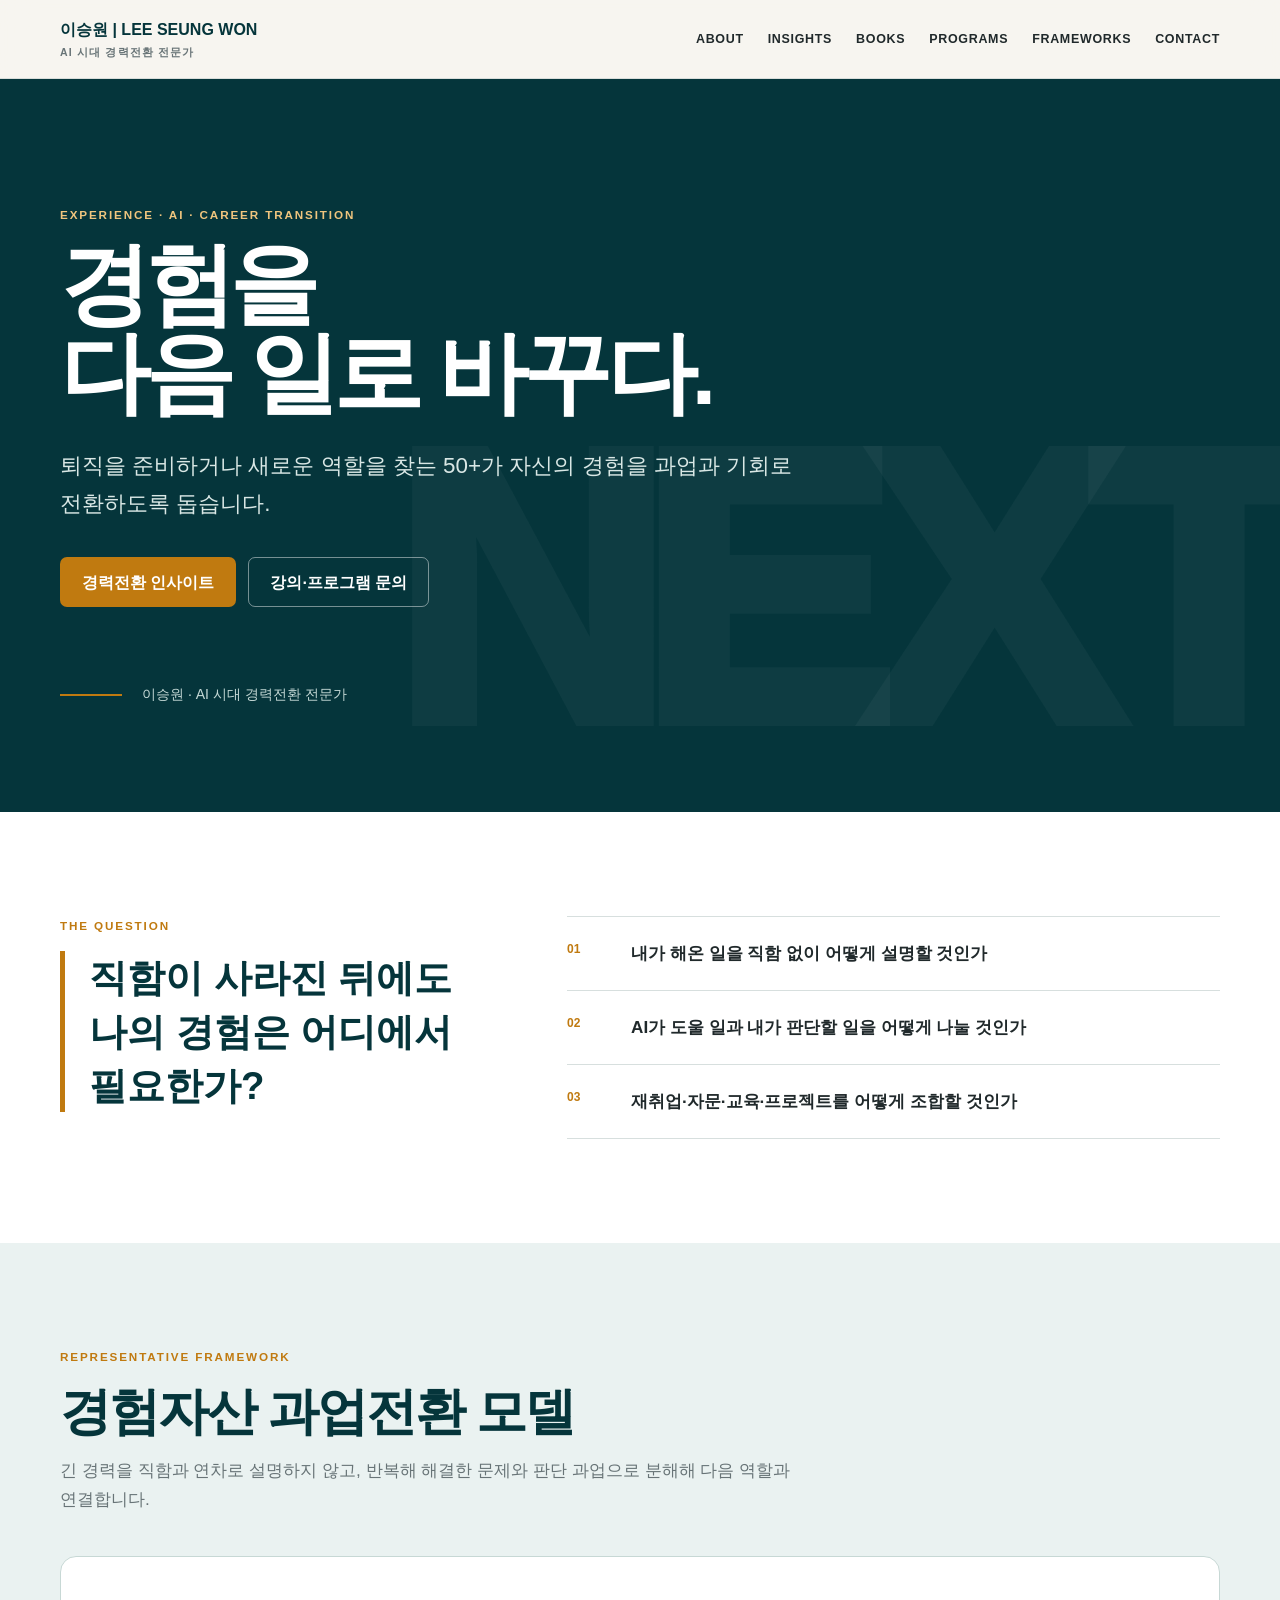
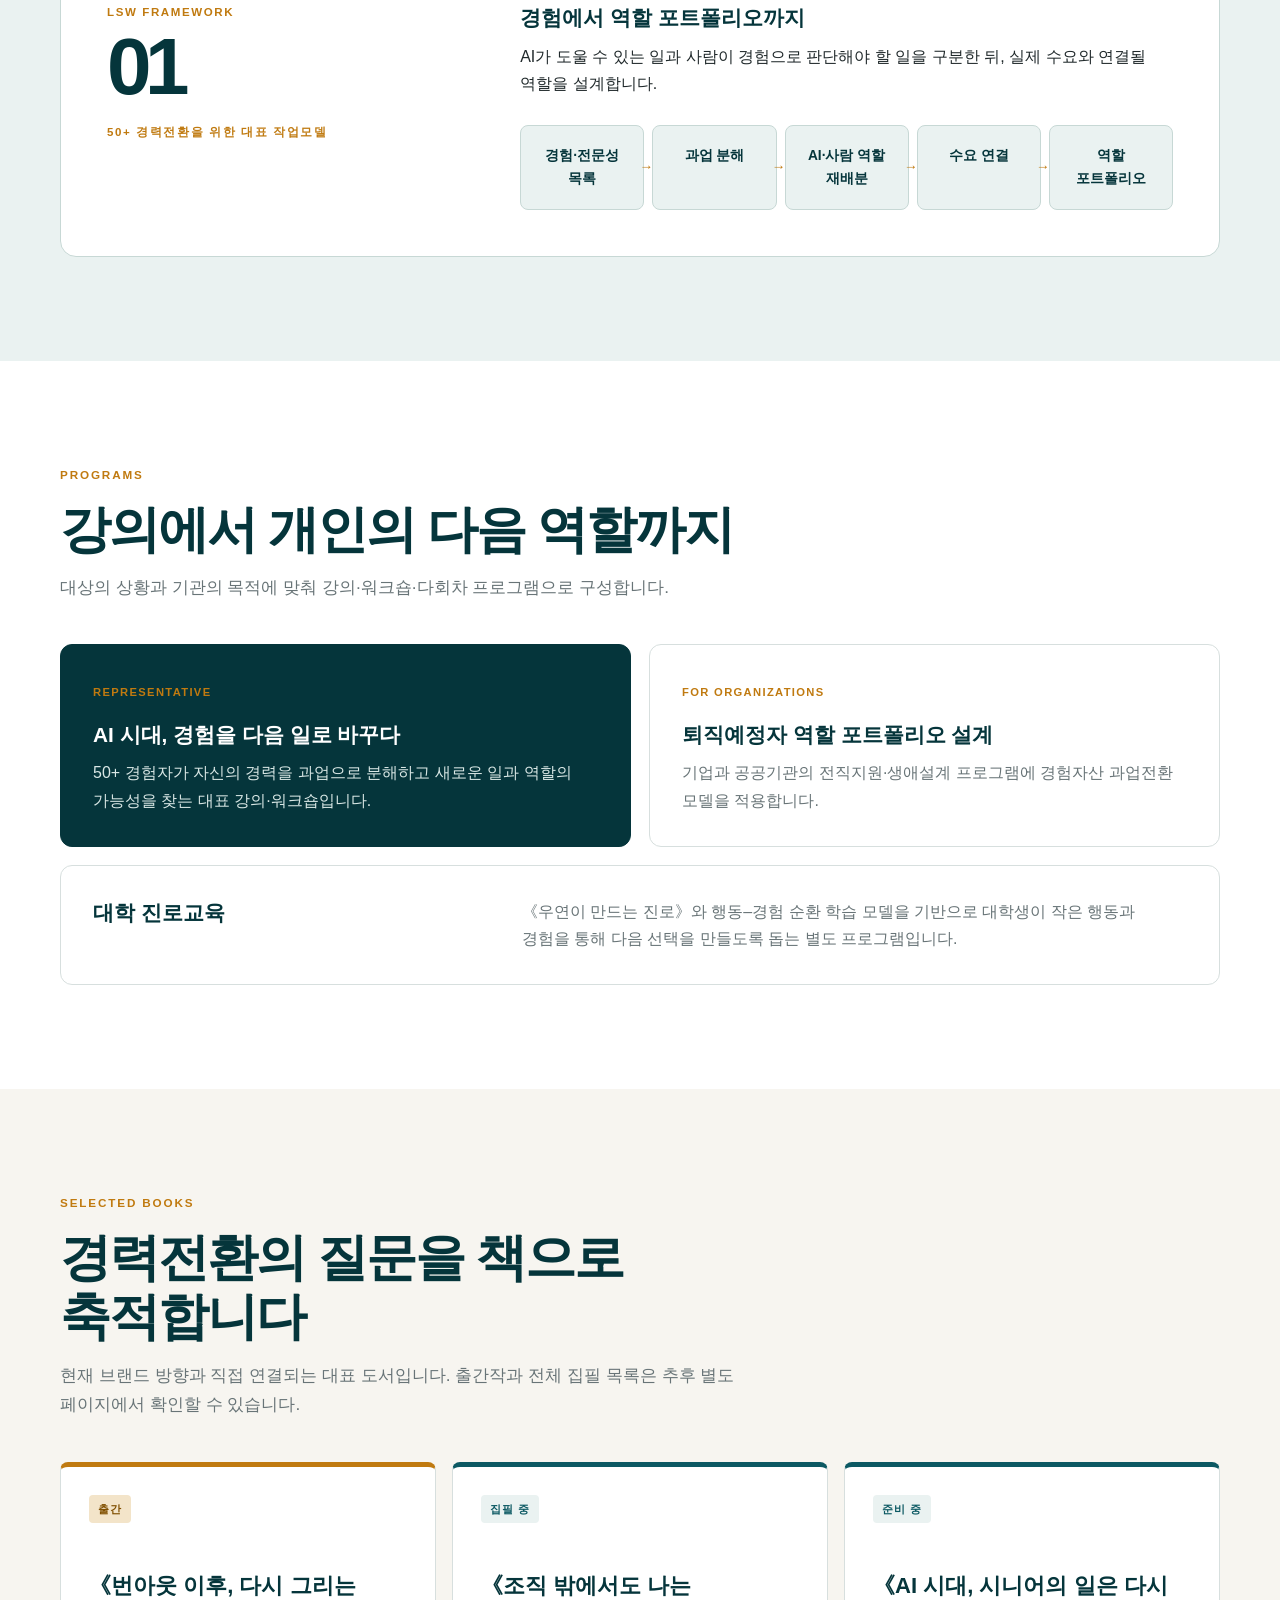
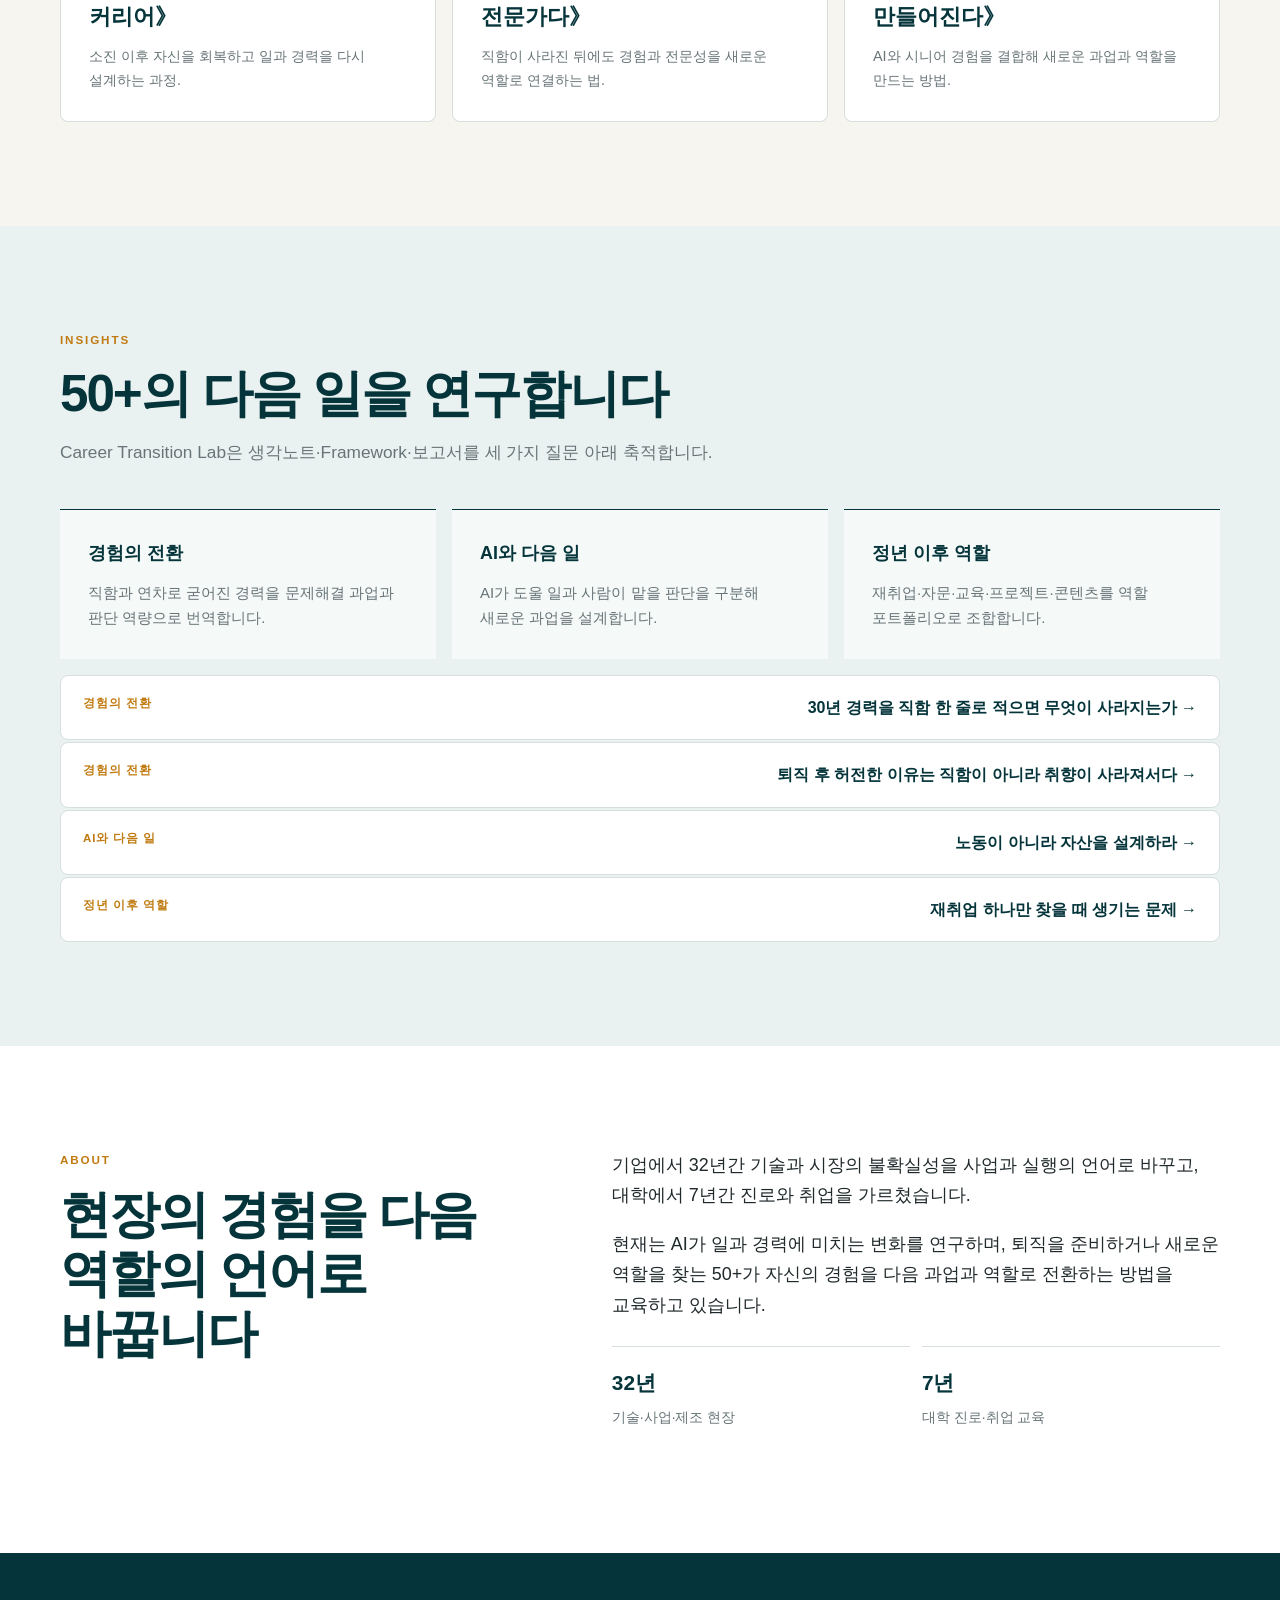
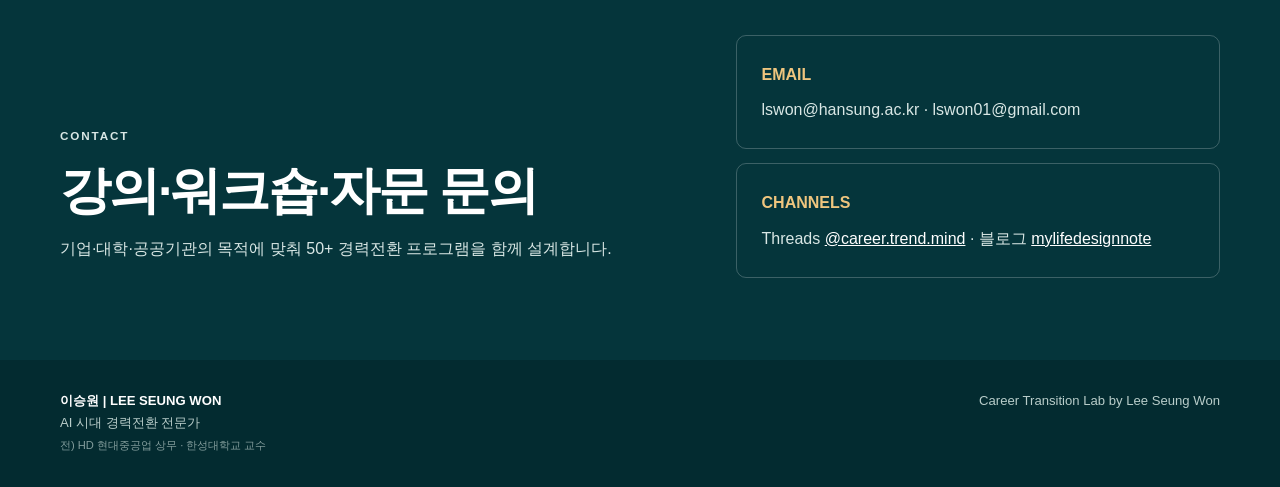
==== index.html @ f0398867 "Add confirmed contact channels to homepage Co-Authored-By: Claude Sonnet 5 <noreply@anthropic.com>" ====
<!doctype html>
<html lang="ko">
<head>
  <meta charset="utf-8">
  <meta name="viewport" content="width=device-width,initial-scale=1">
  <meta name="description" content="AI 시대, 퇴직을 준비하거나 새로운 역할을 찾는 50+가 자신의 경험을 다음 일로 전환하도록 돕는 이승원의 공식 웹사이트입니다.">
  <meta name="theme-color" content="#05353B">
  <title>이승원 | AI 시대 경력전환 전문가</title>
  <style>
    :root{--deep:#032b30;--teal:#05353b;--teal2:#0c5963;--mint:#eaf2f1;--amber:#c07a10;--amber2:#f3e4c9;--bg:#f7f5f0;--paper:#fff;--ink:#20292b;--muted:#687477;--line:#d7dfde;--max:1160px}
    *{box-sizing:border-box}html{scroll-behavior:smooth;scroll-padding-top:82px}body{margin:0;background:var(--bg);color:var(--ink);font-family:"Pretendard","Noto Sans KR","Malgun Gothic",Arial,sans-serif;line-height:1.7;word-break:keep-all}a{color:inherit;text-decoration:none}button{font:inherit}.wrap{width:min(var(--max),calc(100% - 48px));margin:auto}.skip{position:absolute;left:-9999px}.skip:focus{left:16px;top:16px;z-index:100;background:#fff;padding:10px 14px}
    header{position:sticky;top:0;z-index:20;background:rgba(247,245,240,.94);border-bottom:1px solid rgba(5,53,59,.12);backdrop-filter:blur(16px)}.nav{min-height:78px;display:flex;align-items:center;justify-content:space-between;gap:28px}.brand{color:var(--teal);font-weight:900}.brand small{display:block;color:var(--muted);font-size:.66rem;letter-spacing:.11em}nav{display:flex;gap:24px;font-size:.78rem;font-weight:800;letter-spacing:.055em}nav a{padding:28px 0 24px;border-bottom:3px solid transparent}nav a:hover,nav a:focus-visible{color:var(--teal2);border-color:var(--amber)}.menu{display:none;border:1px solid var(--line);border-radius:7px;background:transparent;padding:8px 11px;color:var(--teal);font-weight:800}
    h1,h2,h3,p{margin-top:0}h1{max-width:900px;margin-bottom:28px;font-size:clamp(3rem,7vw,6.2rem);line-height:1;letter-spacing:-.06em}h2{margin-bottom:14px;color:var(--teal);font-size:clamp(2rem,4vw,3.2rem);line-height:1.16;letter-spacing:-.04em}h3{margin-bottom:10px;color:var(--teal);font-size:1.3rem;line-height:1.4}.eyebrow{margin-bottom:15px;color:var(--amber);font-size:.73rem;font-weight:900;letter-spacing:.16em;text-transform:uppercase}.lead{max-width:760px;color:var(--muted);font-size:1.08rem}.section{padding:104px 0}.section.white{background:var(--paper)}.section.soft{background:var(--mint)}.section-head{max-width:780px;margin-bottom:42px}
    .hero{position:relative;overflow:hidden;background:var(--teal);color:#fff}.hero:after{content:"NEXT";position:absolute;right:-.02em;bottom:-.28em;color:rgba(255,255,255,.035);font-size:min(30vw,410px);font-weight:950;letter-spacing:-.08em}.hero .wrap{position:relative;z-index:1;padding-top:126px;padding-bottom:105px}.hero .eyebrow{color:#efc57e}.hero-copy{max-width:780px;margin-bottom:34px;color:#d9e7e5;font-size:clamp(1.1rem,2vw,1.4rem)}.actions{display:flex;flex-wrap:wrap;gap:12px}.btn{display:inline-flex;min-height:50px;align-items:center;justify-content:center;padding:0 21px;border:1px solid transparent;border-radius:7px;font-weight:850}.btn.primary{background:var(--amber);color:#fff}.btn.primary:hover{background:#a9670d}.btn.ghost{border-color:rgba(255,255,255,.45);color:#fff}.btn.ghost:hover{background:rgba(255,255,255,.08)}.identity{display:flex;gap:20px;align-items:center;margin-top:76px;color:#c4d8d5;font-size:.88rem}.identity:before{content:"";width:62px;height:2px;background:var(--amber)}
    .questions{display:grid;grid-template-columns:.78fr 1.22fr;gap:clamp(40px,7vw,100px);align-items:start}.big-question{padding-left:24px;border-left:5px solid var(--amber);color:var(--teal);font-size:clamp(1.7rem,3vw,2.55rem);font-weight:900;line-height:1.4}.question-list{display:grid;border-top:1px solid var(--line)}.question{display:grid;grid-template-columns:48px 1fr;gap:16px;padding:22px 0;border-bottom:1px solid var(--line)}.question b{color:var(--amber);font-size:.75rem}.question span{font-size:1.07rem;font-weight:700}
    .framework{padding:46px;background:var(--paper);border:1px solid #c7d8d5;border-radius:16px}.framework-grid{display:grid;grid-template-columns:.72fr 1.28fr;gap:46px}.framework-no{color:var(--amber);font-size:.72rem;font-weight:900;letter-spacing:.14em}.framework-no strong{display:block;margin:8px 0 20px;color:var(--teal);font-size:5rem;line-height:.9;letter-spacing:-.08em}.flow{display:grid;grid-template-columns:repeat(5,1fr);gap:8px;margin-top:28px}.step{position:relative;padding:18px 13px;background:var(--mint);border:1px solid #c7d8d5;border-radius:8px;color:var(--teal);font-size:.86rem;font-weight:850;text-align:center}.step:not(:last-child):after{content:"→";position:absolute;right:-10px;top:50%;z-index:2;transform:translateY(-50%);color:var(--amber)}
    .program-grid{display:grid;grid-template-columns:repeat(2,1fr);gap:18px}.card{padding:32px;background:var(--paper);border:1px solid var(--line);border-radius:12px}.card.primary-program{background:var(--teal);border-color:var(--teal);color:#fff}.card.primary-program h3{color:#fff}.card p{margin-bottom:0;color:var(--muted)}.card.primary-program p{color:#d9e7e5}.label{display:inline-block;margin-bottom:18px;color:var(--amber);font-size:.7rem;font-weight:900;letter-spacing:.12em}.program-wide{grid-column:1/-1;display:grid;grid-template-columns:.75fr 1.25fr;gap:30px}.program-wide h3,.program-wide p{margin:0}
    .book-grid{display:grid;grid-template-columns:repeat(3,1fr);gap:16px}.book{display:flex;min-height:260px;flex-direction:column;justify-content:space-between;padding:28px;background:var(--paper);border:1px solid var(--line);border-top:5px solid var(--teal2);border-radius:8px}.book.published{border-top-color:var(--amber)}.status{align-self:flex-start;padding:5px 9px;background:var(--mint);border-radius:4px;color:var(--teal2);font-size:.68rem;font-weight:900;letter-spacing:.08em}.published .status{background:var(--amber2);color:#815000}.book h3{margin:34px 0 0;font-size:1.38rem}.book p{margin:11px 0 0;color:var(--muted);font-size:.9rem}
    .insight-grid{display:grid;grid-template-columns:repeat(3,1fr);gap:16px}.insight{padding:28px;border-top:1px solid var(--teal);background:rgba(255,255,255,.55)}.insight b{display:block;margin-bottom:12px;color:var(--teal);font-size:1.12rem}.insight p{margin-bottom:0;color:var(--muted);font-size:.93rem}
    .insight-posts{display:grid;gap:2px;margin-top:16px}.insight-post{display:flex;justify-content:space-between;gap:16px;padding:18px 22px;background:var(--paper);border:1px solid var(--line);border-radius:8px;font-weight:800;color:var(--teal)}.insight-post span{color:var(--amber);font-weight:900;font-size:.72rem;letter-spacing:.08em}.insight-post:hover{border-color:var(--amber)}
    .about{display:grid;grid-template-columns:.85fr 1.15fr;gap:clamp(48px,8vw,110px)}.about-copy{font-size:1.12rem}.proof{display:grid;grid-template-columns:repeat(2,1fr);gap:12px;margin-top:26px}.proof div{padding:18px 0;border-top:1px solid var(--line)}.proof b{display:block;color:var(--teal);font-size:1.3rem}.proof span{color:var(--muted);font-size:.86rem}
    .contact{padding:82px 0;background:var(--teal);color:#fff}.contact-grid{display:grid;grid-template-columns:1fr .8fr;gap:70px;align-items:end}.contact h2{color:#fff}.contact p{color:#d9e7e5}.contact-box{padding:25px;border:1px solid rgba(255,255,255,.22);border-radius:10px}.contact-box b{display:block;margin-bottom:8px;color:#efc57e}.contact-box span{color:#d9e7e5}footer{padding:30px 0;background:var(--deep);color:#b9cdca;font-size:.82rem}.foot{display:flex;justify-content:space-between;gap:20px}.foot strong{color:#fff}
    @media(max-width:900px){nav{position:absolute;left:0;right:0;top:78px;display:none;flex-direction:column;gap:0;padding:12px 24px 20px;background:var(--bg);border-bottom:1px solid var(--line)}nav.open{display:flex}nav a{padding:12px 0;border-bottom:1px solid var(--line)}.menu{display:block}.questions,.framework-grid,.about,.contact-grid{grid-template-columns:1fr}.flow{grid-template-columns:1fr}.step:not(:last-child):after{content:"↓";right:auto;left:50%;top:auto;bottom:-19px;transform:translateX(-50%)}.book-grid,.insight-grid{grid-template-columns:repeat(2,1fr)}}
    @media(max-width:620px){.wrap{width:min(var(--max),calc(100% - 32px))}.section{padding:76px 0}.hero .wrap{padding-top:88px;padding-bottom:82px}.program-grid,.book-grid,.insight-grid,.proof{grid-template-columns:1fr}.program-wide{grid-column:auto;grid-template-columns:1fr}.framework{padding:27px}.framework-no strong{font-size:3.4rem}.foot{display:block}.identity{margin-top:54px}}
  </style>
</head>
<body>
  <a class="skip" href="#main">본문으로 이동</a>
  <header><div class="wrap nav">
    <a class="brand" href="#home">이승원 | LEE SEUNG WON<small>AI 시대 경력전환 전문가</small></a>
    <button class="menu" type="button" aria-controls="site-nav" aria-expanded="false">메뉴</button>
    <nav id="site-nav" aria-label="주요 메뉴"><a href="#about">ABOUT</a><a href="#insights">INSIGHTS</a><a href="#books">BOOKS</a><a href="#programs">PROGRAMS</a><a href="#framework">FRAMEWORKS</a><a href="#contact">CONTACT</a></nav>
  </div></header>
  <main id="main">
    <section class="hero" id="home"><div class="wrap">
      <p class="eyebrow">Experience · AI · Career Transition</p>
      <h1>경험을<br>다음 일로 바꾸다.</h1>
      <p class="hero-copy">퇴직을 준비하거나 새로운 역할을 찾는 50+가 자신의 경험을 과업과 기회로 전환하도록 돕습니다.</p>
      <div class="actions"><a class="btn primary" href="#insights">경력전환 인사이트</a><a class="btn ghost" href="#contact">강의·프로그램 문의</a></div>
      <div class="identity">이승원 · AI 시대 경력전환 전문가</div>
    </div></section>
    <section class="section white"><div class="wrap questions">
      <div><p class="eyebrow">The Question</p><div class="big-question">직함이 사라진 뒤에도<br>나의 경험은 어디에서 필요한가?</div></div>
      <div class="question-list">
        <div class="question"><b>01</b><span>내가 해온 일을 직함 없이 어떻게 설명할 것인가</span></div>
        <div class="question"><b>02</b><span>AI가 도울 일과 내가 판단할 일을 어떻게 나눌 것인가</span></div>
        <div class="question"><b>03</b><span>재취업·자문·교육·프로젝트를 어떻게 조합할 것인가</span></div>
      </div>
    </div></section>
    <section class="section soft" id="framework"><div class="wrap">
      <div class="section-head"><p class="eyebrow">Representative Framework</p><h2>경험자산 과업전환 모델</h2><p class="lead">긴 경력을 직함과 연차로 설명하지 않고, 반복해 해결한 문제와 판단 과업으로 분해해 다음 역할과 연결합니다.</p></div>
      <article class="framework"><div class="framework-grid"><div class="framework-no">LSW FRAMEWORK<strong>01</strong><p>50+ 경력전환을 위한 대표 작업모델</p></div><div><h3>경험에서 역할 포트폴리오까지</h3><p>AI가 도울 수 있는 일과 사람이 경험으로 판단해야 할 일을 구분한 뒤, 실제 수요와 연결될 역할을 설계합니다.</p><div class="flow"><span class="step">경험·전문성 목록</span><span class="step">과업 분해</span><span class="step">AI·사람 역할 재배분</span><span class="step">수요 연결</span><span class="step">역할 포트폴리오</span></div></div></div></article>
    </div></section>
    <section class="section white" id="programs"><div class="wrap">
      <div class="section-head"><p class="eyebrow">Programs</p><h2>강의에서 개인의 다음 역할까지</h2><p class="lead">대상의 상황과 기관의 목적에 맞춰 강의·워크숍·다회차 프로그램으로 구성합니다.</p></div>
      <div class="program-grid">
        <article class="card primary-program"><span class="label">REPRESENTATIVE</span><h3>AI 시대, 경험을 다음 일로 바꾸다</h3><p>50+ 경험자가 자신의 경력을 과업으로 분해하고 새로운 일과 역할의 가능성을 찾는 대표 강의·워크숍입니다.</p></article>
        <article class="card"><span class="label">FOR ORGANIZATIONS</span><h3>퇴직예정자 역할 포트폴리오 설계</h3><p>기업과 공공기관의 전직지원·생애설계 프로그램에 경험자산 과업전환 모델을 적용합니다.</p></article>
        <article class="card program-wide"><h3>대학 진로교육</h3><p>《우연이 만드는 진로》와 행동–경험 순환 학습 모델을 기반으로 대학생이 작은 행동과 경험을 통해 다음 선택을 만들도록 돕는 별도 프로그램입니다.</p></article>
      </div>
    </div></section>
    <section class="section" id="books"><div class="wrap">
      <div class="section-head"><p class="eyebrow">Selected Books</p><h2>경력전환의 질문을 책으로 축적합니다</h2><p class="lead">현재 브랜드 방향과 직접 연결되는 대표 도서입니다. 출간작과 전체 집필 목록은 추후 별도 페이지에서 확인할 수 있습니다.</p></div>
      <div class="book-grid">
        <article class="book published"><span class="status">출간</span><div><h3>《번아웃 이후, 다시 그리는 커리어》</h3><p>소진 이후 자신을 회복하고 일과 경력을 다시 설계하는 과정.</p></div></article>
        <article class="book"><span class="status">집필 중</span><div><h3>《조직 밖에서도 나는 전문가다》</h3><p>직함이 사라진 뒤에도 경험과 전문성을 새로운 역할로 연결하는 법.</p></div></article>
        <article class="book"><span class="status">준비 중</span><div><h3>《AI 시대, 시니어의 일은 다시 만들어진다》</h3><p>AI와 시니어 경험을 결합해 새로운 과업과 역할을 만드는 방법.</p></div></article>
      </div>
    </div></section>
    <section class="section soft" id="insights"><div class="wrap">
      <div class="section-head"><p class="eyebrow">Insights</p><h2>50+의 다음 일을 연구합니다</h2><p class="lead">Career Transition Lab은 생각노트·Framework·보고서를 세 가지 질문 아래 축적합니다.</p></div>
      <div class="insight-grid">
        <article class="insight"><b>경험의 전환</b><p>직함과 연차로 굳어진 경력을 문제해결 과업과 판단 역량으로 번역합니다.</p></article>
        <article class="insight"><b>AI와 다음 일</b><p>AI가 도울 일과 사람이 맡을 판단을 구분해 새로운 과업을 설계합니다.</p></article>
        <article class="insight"><b>정년 이후 역할</b><p>재취업·자문·교육·프로젝트·콘텐츠를 역할 포트폴리오로 조합합니다.</p></article>
      </div>
      <div class="insight-posts">
        <a class="insight-post" href="insights/career-beyond-job-title.html"><span>경험의 전환</span>30년 경력을 직함 한 줄로 적으면 무엇이 사라지는가 →</a>
        <a class="insight-post" href="insights/taste-not-title.html"><span>경험의 전환</span>퇴직 후 허전한 이유는 직함이 아니라 취향이 사라져서다 →</a>
        <a class="insight-post" href="insights/labor-to-asset.html"><span>AI와 다음 일</span>노동이 아니라 자산을 설계하라 →</a>
        <a class="insight-post" href="insights/role-portfolio.html"><span>정년 이후 역할</span>재취업 하나만 찾을 때 생기는 문제 →</a>
      </div>
    </div></section>
    <section class="section white" id="about"><div class="wrap about">
      <div><p class="eyebrow">About</p><h2>현장의 경험을 다음 역할의 언어로 바꿉니다</h2></div>
      <div class="about-copy"><p>기업에서 32년간 기술과 시장의 불확실성을 사업과 실행의 언어로 바꾸고, 대학에서 7년간 진로와 취업을 가르쳤습니다.</p><p>현재는 AI가 일과 경력에 미치는 변화를 연구하며, 퇴직을 준비하거나 새로운 역할을 찾는 50+가 자신의 경험을 다음 과업과 역할로 전환하는 방법을 교육하고 있습니다.</p><div class="proof"><div><b>32년</b><span>기술·사업·제조 현장</span></div><div><b>7년</b><span>대학 진로·취업 교육</span></div></div></div>
    </div></section>
    <section class="contact" id="contact"><div class="wrap contact-grid">
      <div><p class="eyebrow">Contact</p><h2>강의·워크숍·자문 문의</h2><p>기업·대학·공공기관의 목적에 맞춰 50+ 경력전환 프로그램을 함께 설계합니다.</p></div>
      <div style="display:grid;gap:14px">
        <div class="contact-box"><b>EMAIL</b><span>lswon@hansung.ac.kr · lswon01@gmail.com</span></div>
        <div class="contact-box"><b>CHANNELS</b><span>Threads <a href="https://www.threads.com/@career.trend.mind" style="color:#fff;text-decoration:underline">@career.trend.mind</a> · 블로그 <a href="https://blog.naver.com/mylifedesignnote" style="color:#fff;text-decoration:underline">mylifedesignnote</a></span></div>
      </div>
    </div></section>
  </main>
  <footer><div class="wrap foot"><div><strong>이승원 | LEE SEUNG WON</strong><br>AI 시대 경력전환 전문가<br><span style="opacity:.7;font-size:.85em">전) HD 현대중공업 상무 · 한성대학교 교수</span></div><div>Career Transition Lab by Lee Seung Won</div></div></footer>
  <script>
    const button=document.querySelector('.menu');const nav=document.querySelector('#site-nav');
    button.addEventListener('click',()=>{const open=nav.classList.toggle('open');button.setAttribute('aria-expanded',String(open));});
    nav.addEventListener('click',e=>{if(e.target.tagName==='A'){nav.classList.remove('open');button.setAttribute('aria-expanded','false');}});
  </script>
</body>
</html>
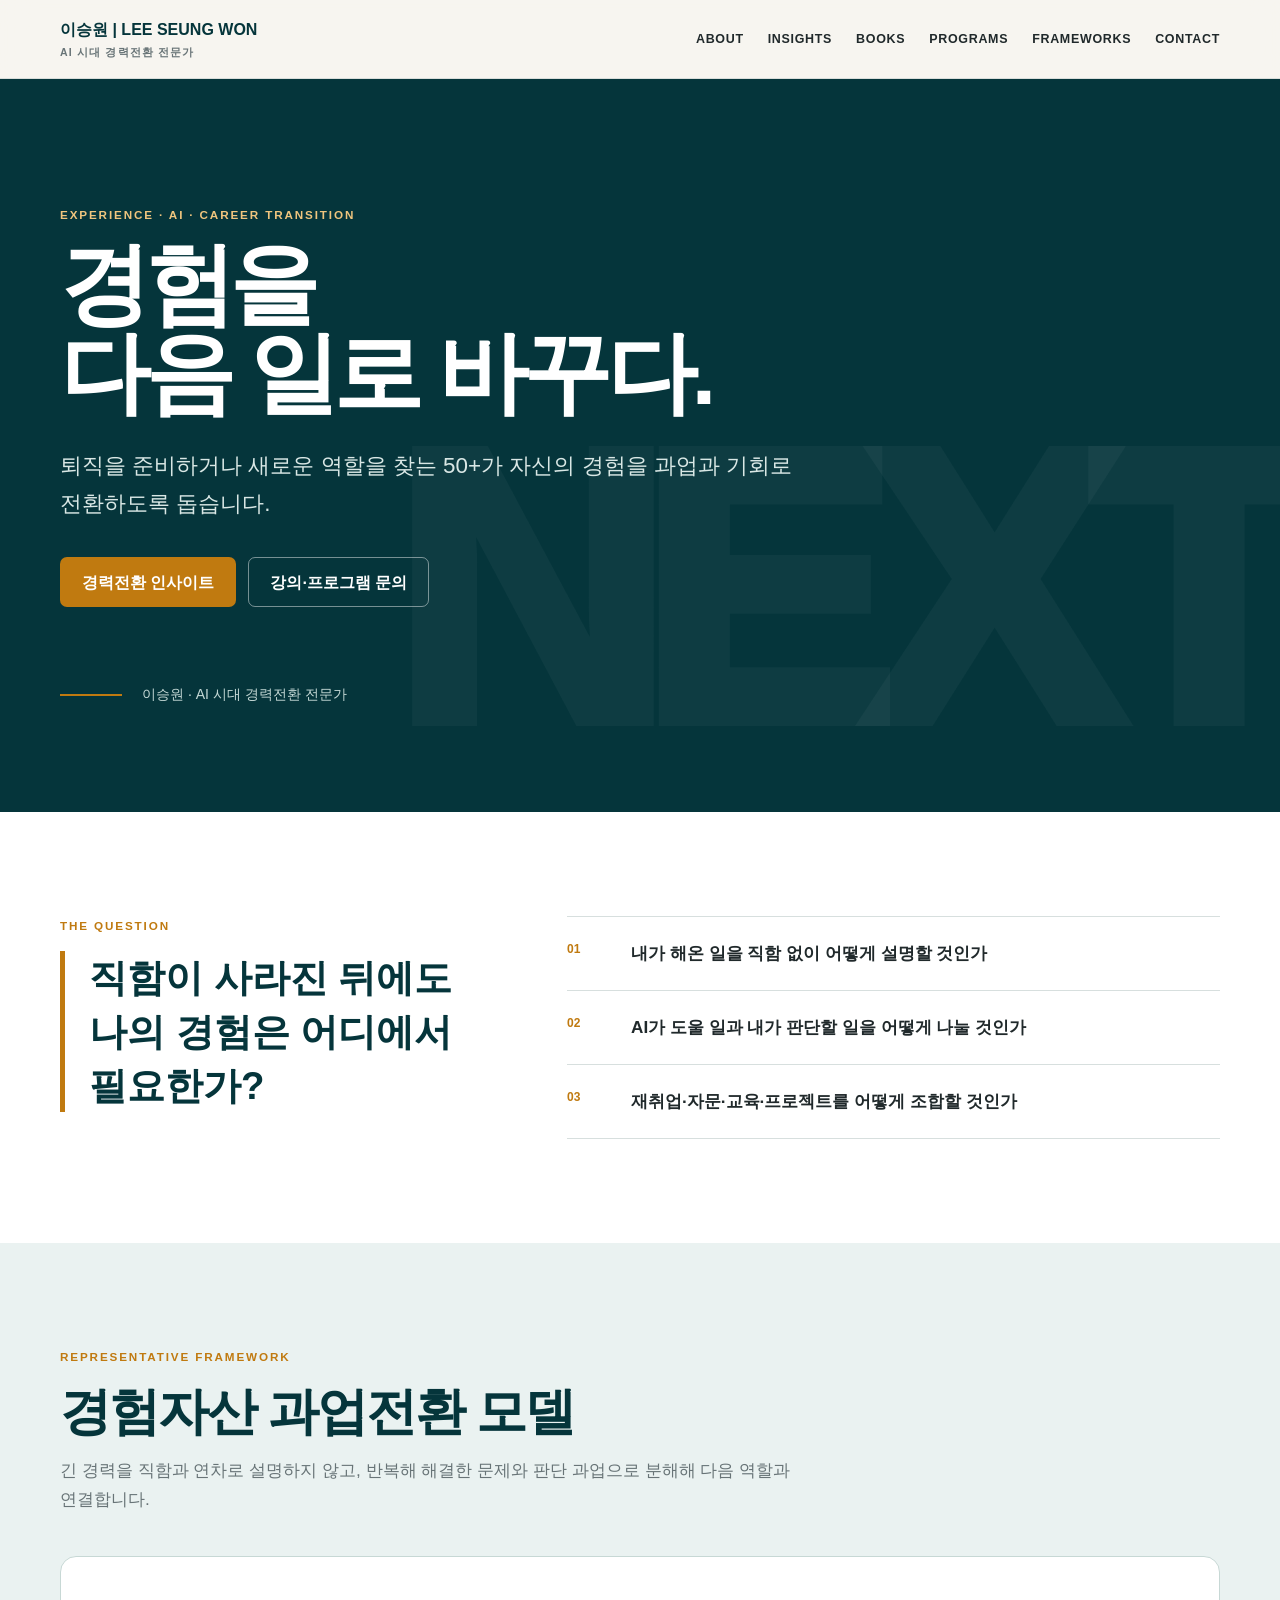
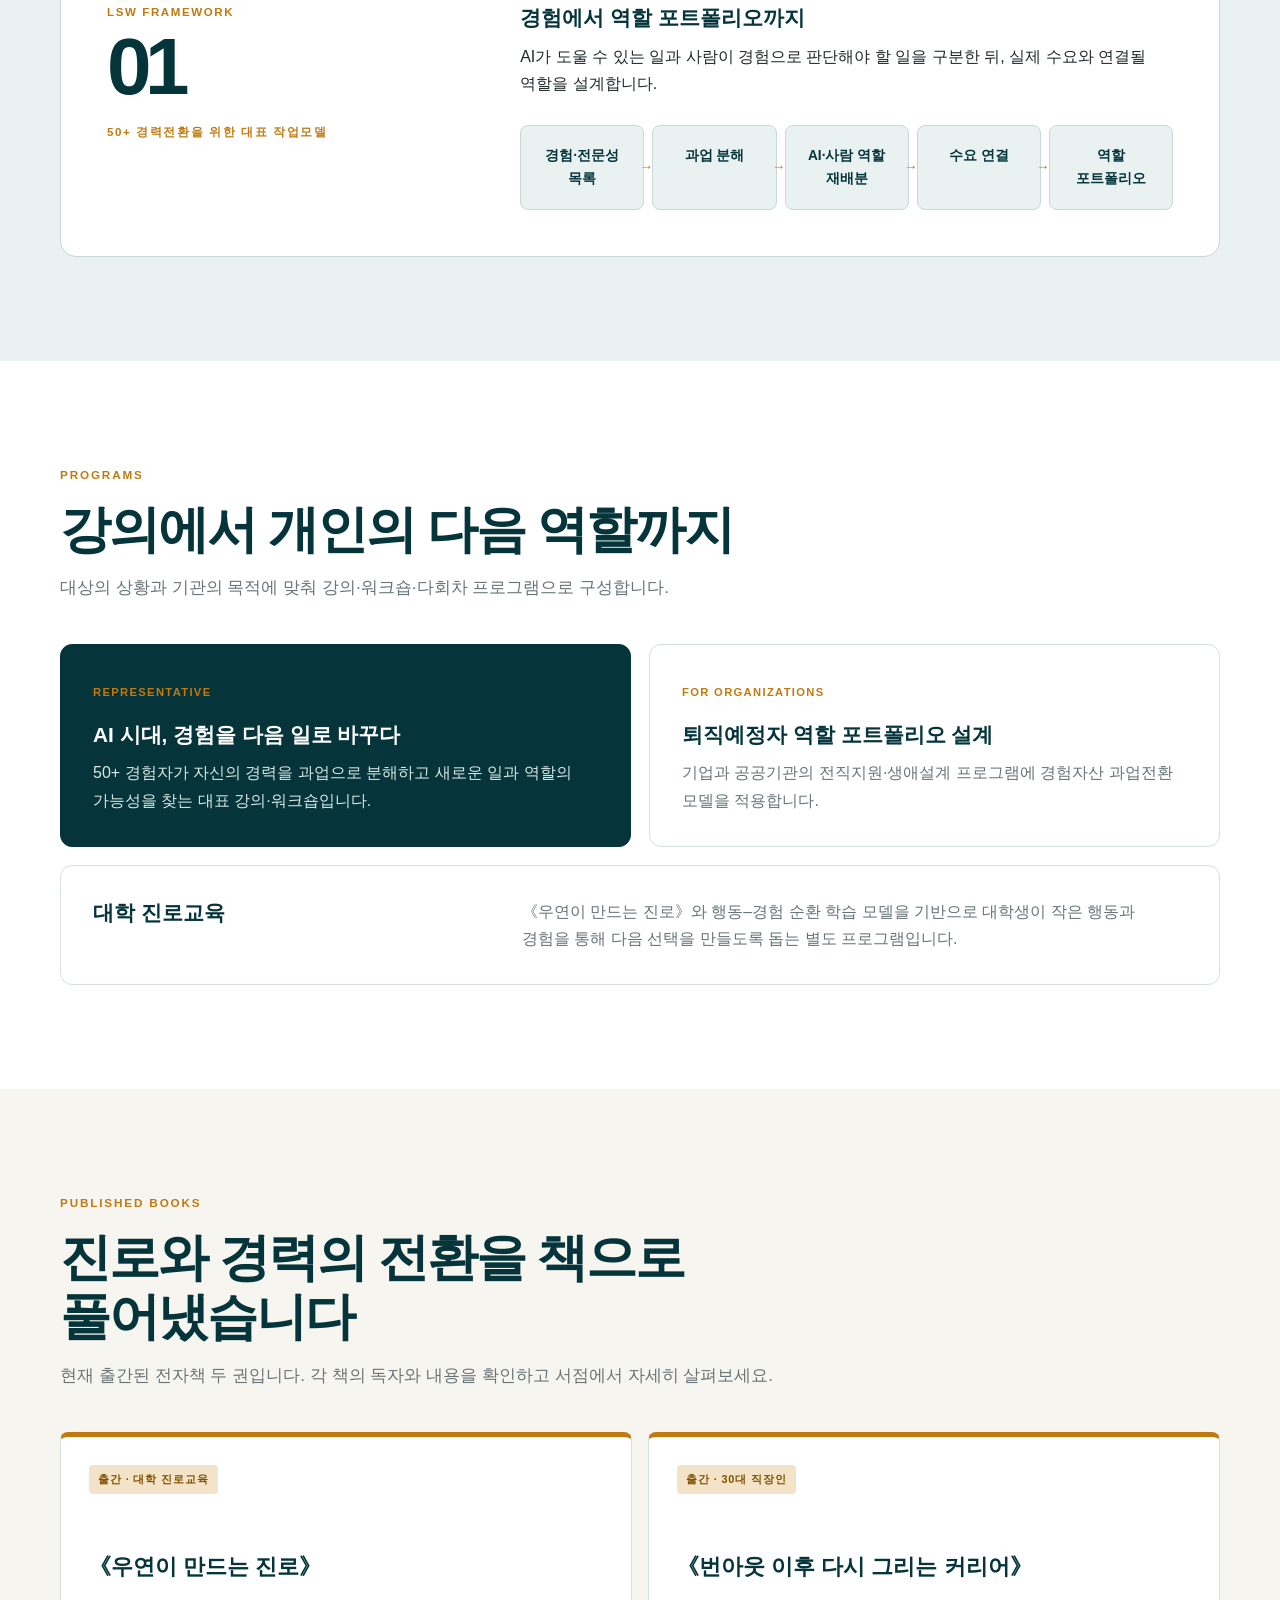
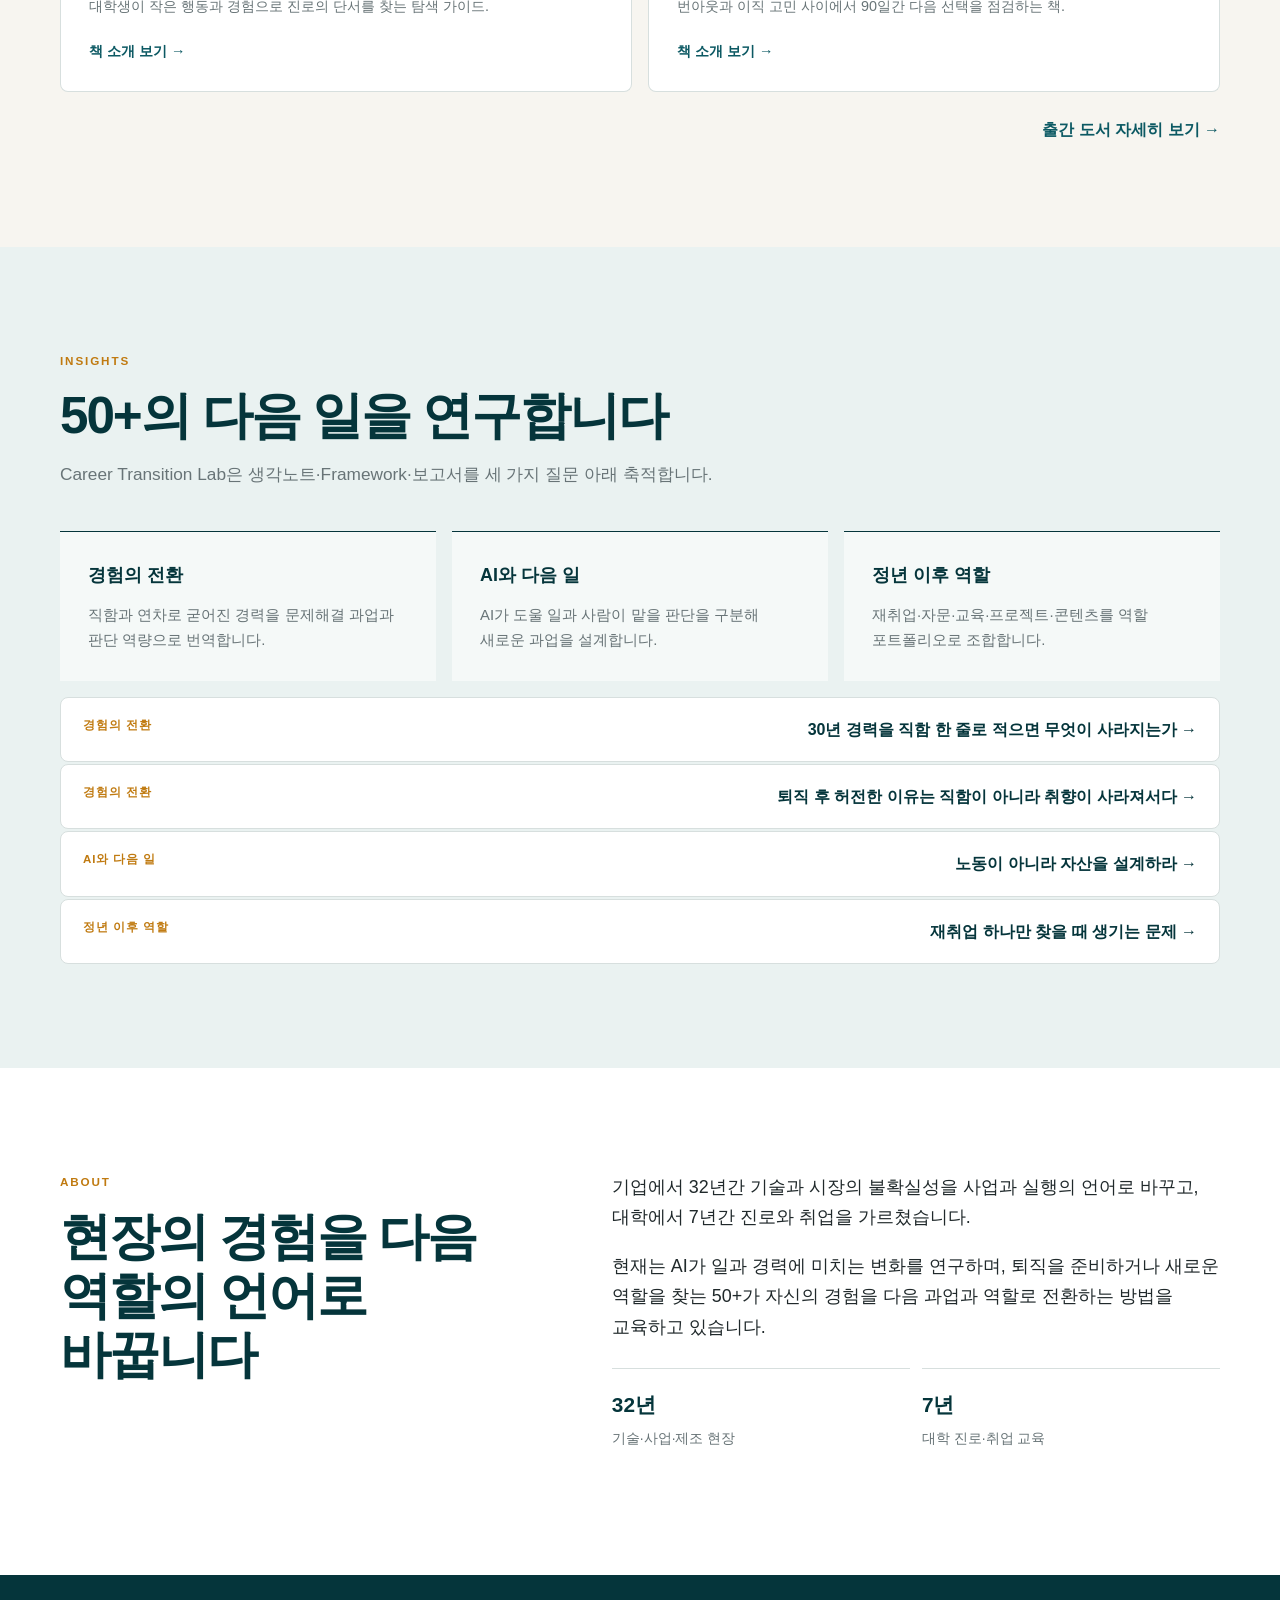
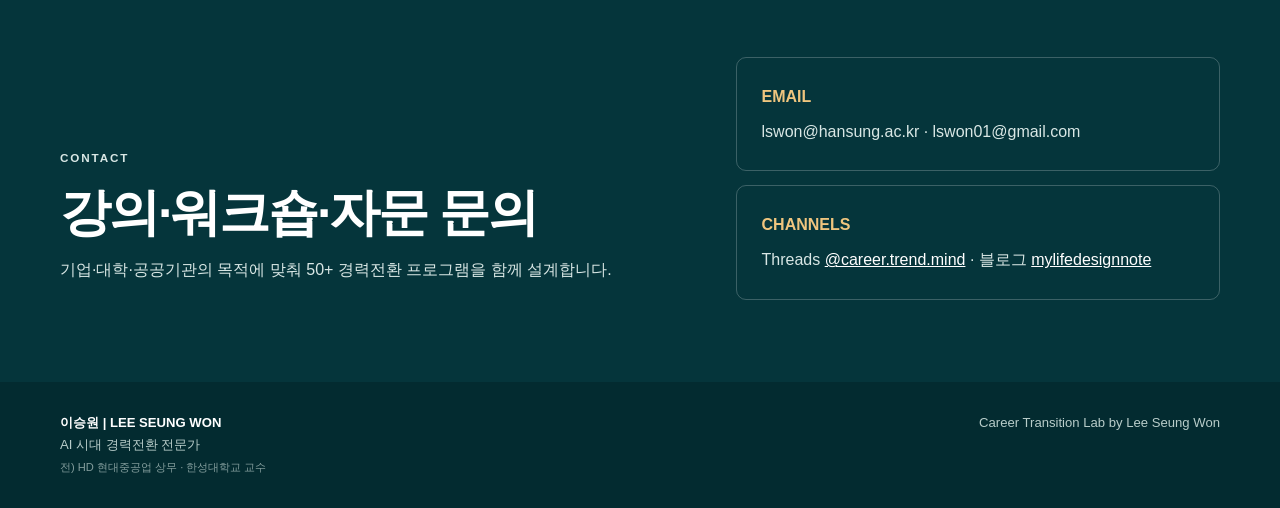
==== commit 869bea98: "Add published book pages and purchase links" ====
--- a/index.html
+++ b/index.html
@@ -15,7 +15,7 @@
     .questions{display:grid;grid-template-columns:.78fr 1.22fr;gap:clamp(40px,7vw,100px);align-items:start}.big-question{padding-left:24px;border-left:5px solid var(--amber);color:var(--teal);font-size:clamp(1.7rem,3vw,2.55rem);font-weight:900;line-height:1.4}.question-list{display:grid;border-top:1px solid var(--line)}.question{display:grid;grid-template-columns:48px 1fr;gap:16px;padding:22px 0;border-bottom:1px solid var(--line)}.question b{color:var(--amber);font-size:.75rem}.question span{font-size:1.07rem;font-weight:700}
     .framework{padding:46px;background:var(--paper);border:1px solid #c7d8d5;border-radius:16px}.framework-grid{display:grid;grid-template-columns:.72fr 1.28fr;gap:46px}.framework-no{color:var(--amber);font-size:.72rem;font-weight:900;letter-spacing:.14em}.framework-no strong{display:block;margin:8px 0 20px;color:var(--teal);font-size:5rem;line-height:.9;letter-spacing:-.08em}.flow{display:grid;grid-template-columns:repeat(5,1fr);gap:8px;margin-top:28px}.step{position:relative;padding:18px 13px;background:var(--mint);border:1px solid #c7d8d5;border-radius:8px;color:var(--teal);font-size:.86rem;font-weight:850;text-align:center}.step:not(:last-child):after{content:"→";position:absolute;right:-10px;top:50%;z-index:2;transform:translateY(-50%);color:var(--amber)}
     .program-grid{display:grid;grid-template-columns:repeat(2,1fr);gap:18px}.card{padding:32px;background:var(--paper);border:1px solid var(--line);border-radius:12px}.card.primary-program{background:var(--teal);border-color:var(--teal);color:#fff}.card.primary-program h3{color:#fff}.card p{margin-bottom:0;color:var(--muted)}.card.primary-program p{color:#d9e7e5}.label{display:inline-block;margin-bottom:18px;color:var(--amber);font-size:.7rem;font-weight:900;letter-spacing:.12em}.program-wide{grid-column:1/-1;display:grid;grid-template-columns:.75fr 1.25fr;gap:30px}.program-wide h3,.program-wide p{margin:0}
-    .book-grid{display:grid;grid-template-columns:repeat(3,1fr);gap:16px}.book{display:flex;min-height:260px;flex-direction:column;justify-content:space-between;padding:28px;background:var(--paper);border:1px solid var(--line);border-top:5px solid var(--teal2);border-radius:8px}.book.published{border-top-color:var(--amber)}.status{align-self:flex-start;padding:5px 9px;background:var(--mint);border-radius:4px;color:var(--teal2);font-size:.68rem;font-weight:900;letter-spacing:.08em}.published .status{background:var(--amber2);color:#815000}.book h3{margin:34px 0 0;font-size:1.38rem}.book p{margin:11px 0 0;color:var(--muted);font-size:.9rem}
+    .book-grid{display:grid;grid-template-columns:repeat(2,1fr);gap:16px}.book{display:flex;min-height:260px;flex-direction:column;justify-content:space-between;padding:28px;background:var(--paper);border:1px solid var(--line);border-top:5px solid var(--teal2);border-radius:8px}.book.published{border-top-color:var(--amber)}.status{align-self:flex-start;padding:5px 9px;background:var(--mint);border-radius:4px;color:var(--teal2);font-size:.68rem;font-weight:900;letter-spacing:.08em}.published .status{background:var(--amber2);color:#815000}.book h3{margin:34px 0 0;font-size:1.38rem}.book p{margin:11px 0 0;color:var(--muted);font-size:.9rem}.book strong{display:block;margin-top:20px;color:var(--teal2);font-size:.9rem}.book:hover,.book:focus-visible{border-color:var(--amber);box-shadow:0 8px 24px #032b3014}.books-more{margin:24px 0 0;text-align:right;color:var(--teal2);font-weight:850}.books-more a:hover,.books-more a:focus-visible{text-decoration:underline}
     .insight-grid{display:grid;grid-template-columns:repeat(3,1fr);gap:16px}.insight{padding:28px;border-top:1px solid var(--teal);background:rgba(255,255,255,.55)}.insight b{display:block;margin-bottom:12px;color:var(--teal);font-size:1.12rem}.insight p{margin-bottom:0;color:var(--muted);font-size:.93rem}
     .insight-posts{display:grid;gap:2px;margin-top:16px}.insight-post{display:flex;justify-content:space-between;gap:16px;padding:18px 22px;background:var(--paper);border:1px solid var(--line);border-radius:8px;font-weight:800;color:var(--teal)}.insight-post span{color:var(--amber);font-weight:900;font-size:.72rem;letter-spacing:.08em}.insight-post:hover{border-color:var(--amber)}
     .about{display:grid;grid-template-columns:.85fr 1.15fr;gap:clamp(48px,8vw,110px)}.about-copy{font-size:1.12rem}.proof{display:grid;grid-template-columns:repeat(2,1fr);gap:12px;margin-top:26px}.proof div{padding:18px 0;border-top:1px solid var(--line)}.proof b{display:block;color:var(--teal);font-size:1.3rem}.proof span{color:var(--muted);font-size:.86rem}
@@ -29,7 +29,7 @@
   <header><div class="wrap nav">
     <a class="brand" href="#home">이승원 | LEE SEUNG WON<small>AI 시대 경력전환 전문가</small></a>
     <button class="menu" type="button" aria-controls="site-nav" aria-expanded="false">메뉴</button>
-    <nav id="site-nav" aria-label="주요 메뉴"><a href="#about">ABOUT</a><a href="#insights">INSIGHTS</a><a href="#books">BOOKS</a><a href="#programs">PROGRAMS</a><a href="#framework">FRAMEWORKS</a><a href="#contact">CONTACT</a></nav>
+    <nav id="site-nav" aria-label="주요 메뉴"><a href="#about">ABOUT</a><a href="#insights">INSIGHTS</a><a href="books/index.html">BOOKS</a><a href="#programs">PROGRAMS</a><a href="#framework">FRAMEWORKS</a><a href="#contact">CONTACT</a></nav>
   </div></header>
   <main id="main">
     <section class="hero" id="home"><div class="wrap">
@@ -60,12 +60,12 @@
       </div>
     </div></section>
     <section class="section" id="books"><div class="wrap">
-      <div class="section-head"><p class="eyebrow">Selected Books</p><h2>경력전환의 질문을 책으로 축적합니다</h2><p class="lead">현재 브랜드 방향과 직접 연결되는 대표 도서입니다. 출간작과 전체 집필 목록은 추후 별도 페이지에서 확인할 수 있습니다.</p></div>
+      <div class="section-head"><p class="eyebrow">Published Books</p><h2>진로와 경력의 전환을 책으로 풀어냈습니다</h2><p class="lead">현재 출간된 전자책 두 권입니다. 각 책의 독자와 내용을 확인하고 서점에서 자세히 살펴보세요.</p></div>
       <div class="book-grid">
-        <article class="book published"><span class="status">출간</span><div><h3>《번아웃 이후, 다시 그리는 커리어》</h3><p>소진 이후 자신을 회복하고 일과 경력을 다시 설계하는 과정.</p></div></article>
-        <article class="book"><span class="status">집필 중</span><div><h3>《조직 밖에서도 나는 전문가다》</h3><p>직함이 사라진 뒤에도 경험과 전문성을 새로운 역할로 연결하는 법.</p></div></article>
-        <article class="book"><span class="status">준비 중</span><div><h3>《AI 시대, 시니어의 일은 다시 만들어진다》</h3><p>AI와 시니어 경험을 결합해 새로운 과업과 역할을 만드는 방법.</p></div></article>
+        <a class="book published" href="books/serendipity-career.html"><span class="status">출간 · 대학 진로교육</span><div><h3>《우연이 만드는 진로》</h3><p>대학생이 작은 행동과 경험으로 진로의 단서를 찾는 탐색 가이드.</p><strong>책 소개 보기 →</strong></div></a>
+        <a class="book published" href="books/career-after-burnout.html"><span class="status">출간 · 30대 직장인</span><div><h3>《번아웃 이후 다시 그리는 커리어》</h3><p>번아웃과 이직 고민 사이에서 90일간 다음 선택을 점검하는 책.</p><strong>책 소개 보기 →</strong></div></a>
       </div>
+      <p class="books-more"><a href="books/index.html">출간 도서 자세히 보기 →</a></p>
     </div></section>
     <section class="section soft" id="insights"><div class="wrap">
       <div class="section-head"><p class="eyebrow">Insights</p><h2>50+의 다음 일을 연구합니다</h2><p class="lead">Career Transition Lab은 생각노트·Framework·보고서를 세 가지 질문 아래 축적합니다.</p></div>
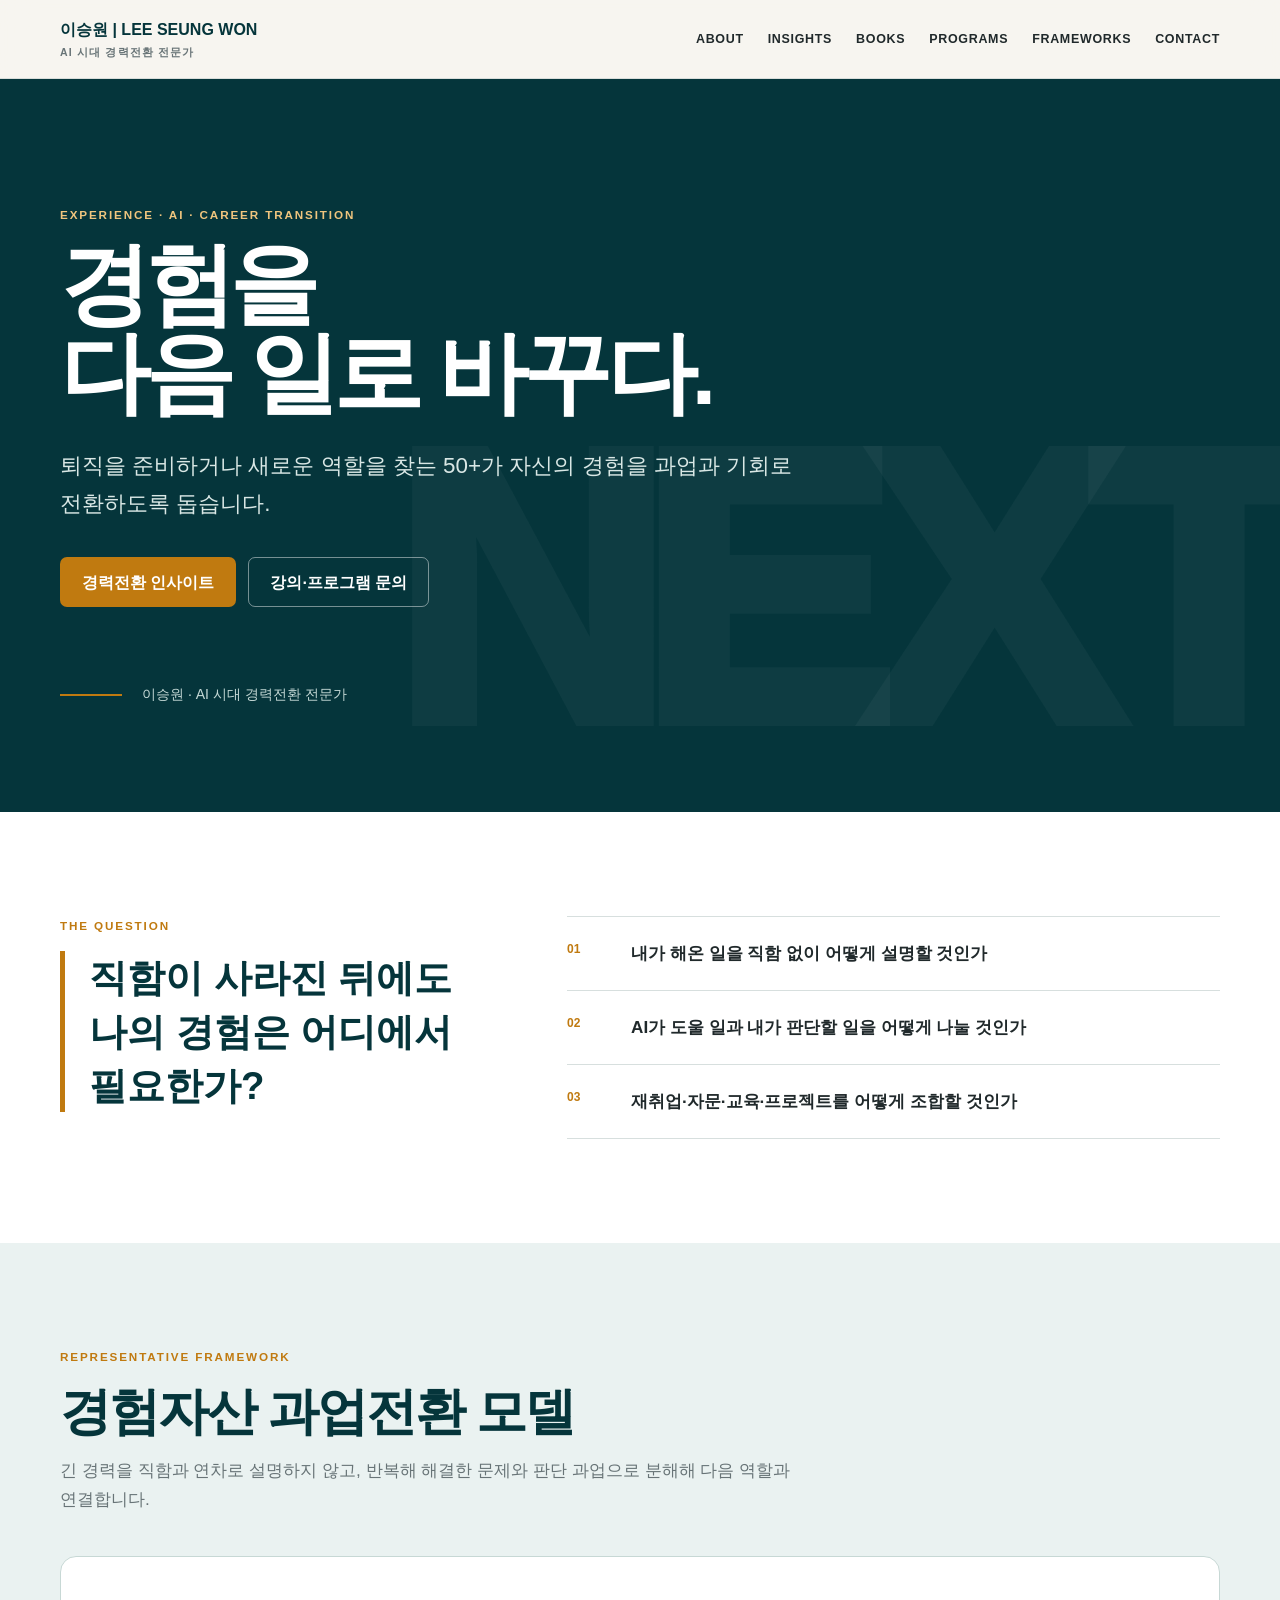
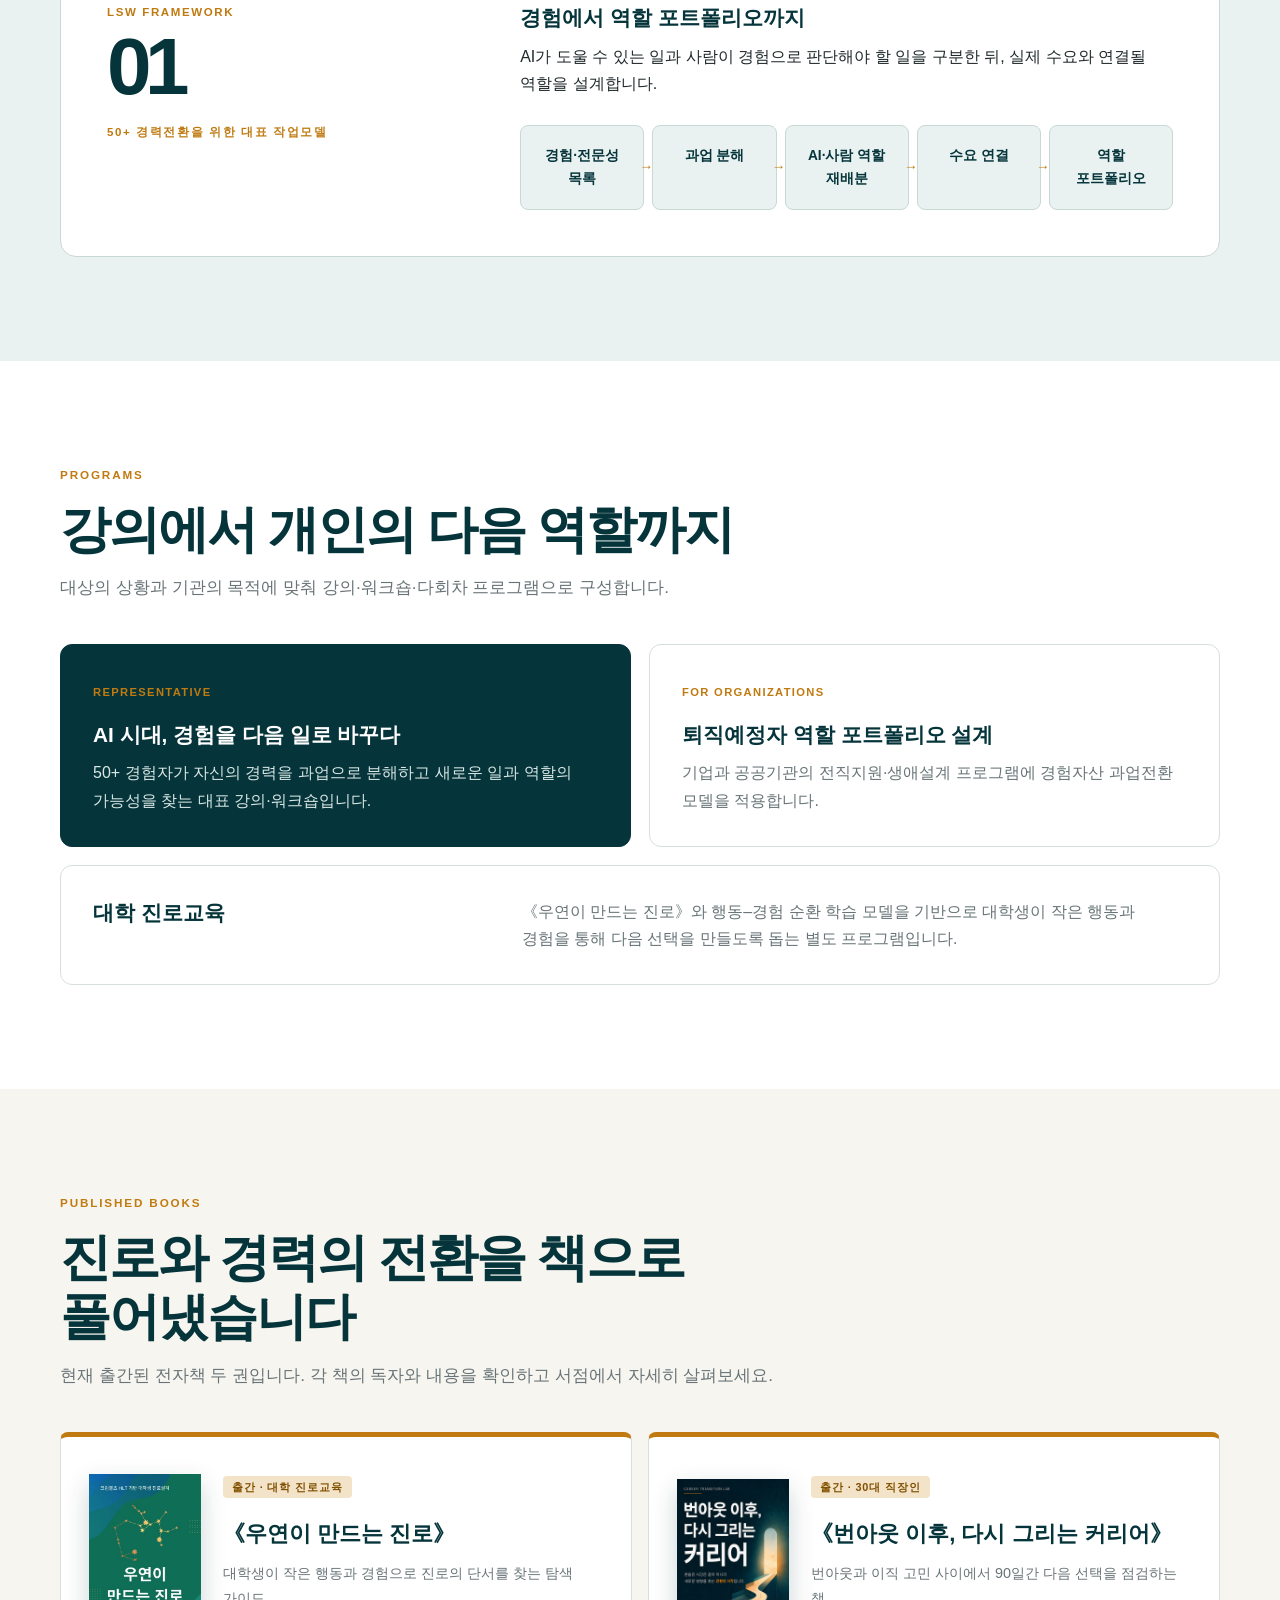
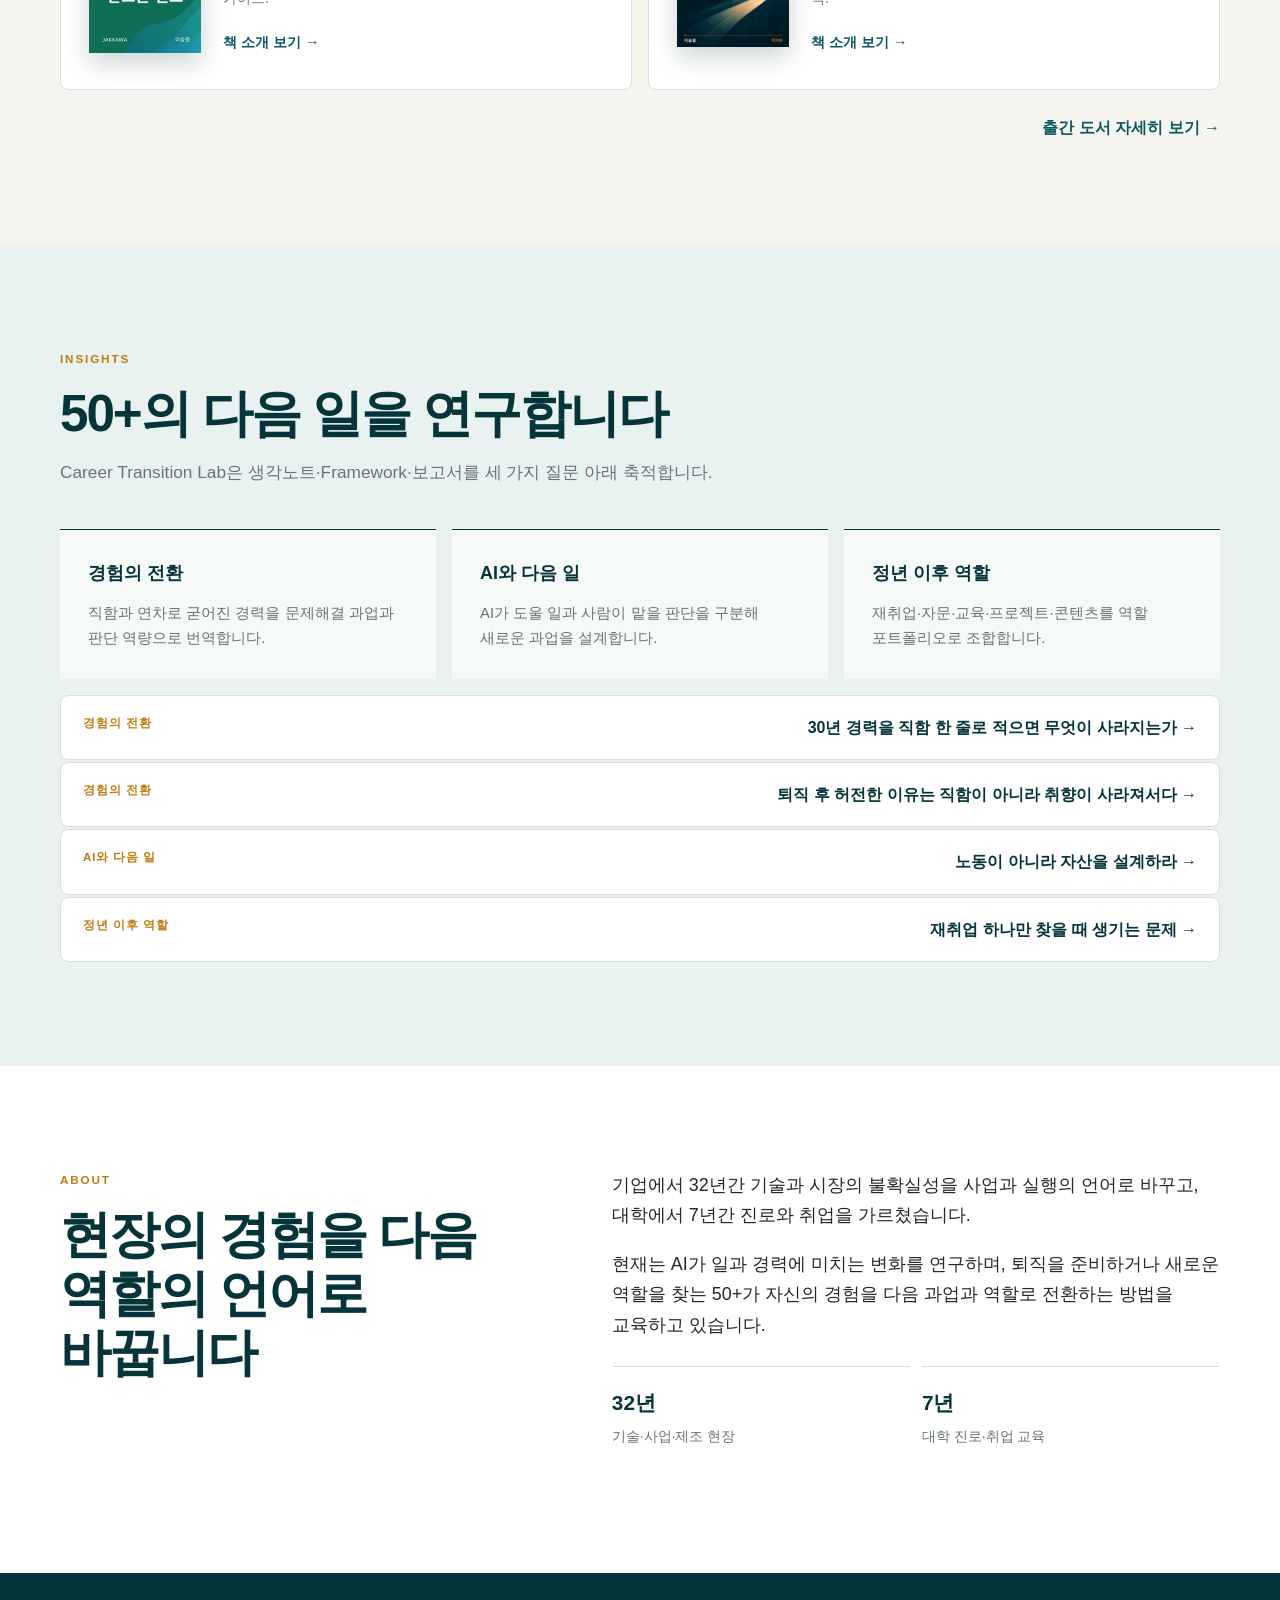
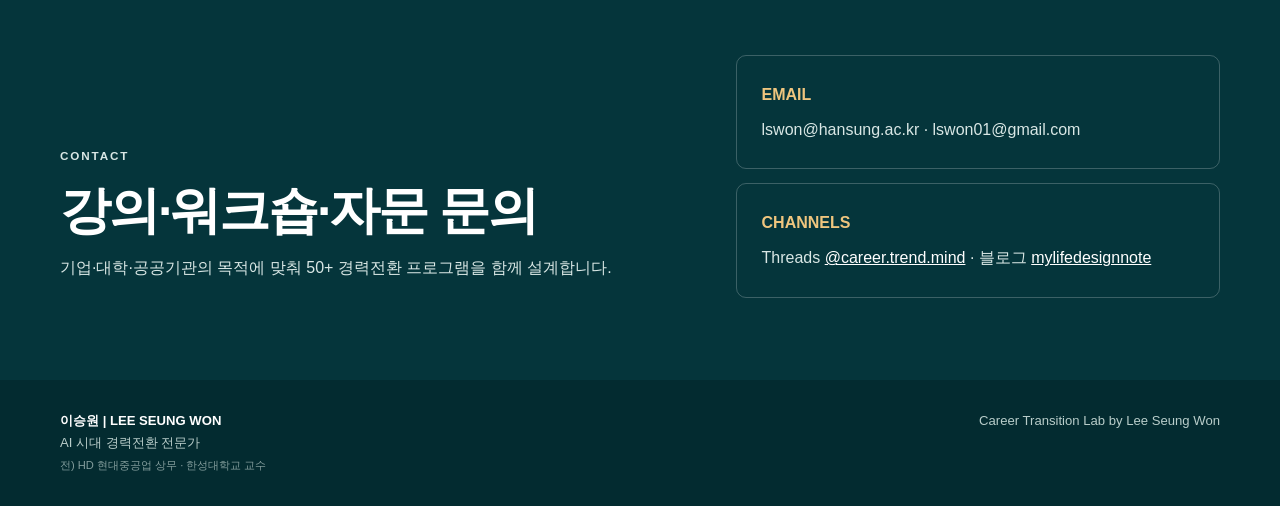
==== commit 7e0a4a74: "Add published book covers to website" ====
--- a/index.html
+++ b/index.html
@@ -22,7 +22,7 @@
     .contact{padding:82px 0;background:var(--teal);color:#fff}.contact-grid{display:grid;grid-template-columns:1fr .8fr;gap:70px;align-items:end}.contact h2{color:#fff}.contact p{color:#d9e7e5}.contact-box{padding:25px;border:1px solid rgba(255,255,255,.22);border-radius:10px}.contact-box b{display:block;margin-bottom:8px;color:#efc57e}.contact-box span{color:#d9e7e5}footer{padding:30px 0;background:var(--deep);color:#b9cdca;font-size:.82rem}.foot{display:flex;justify-content:space-between;gap:20px}.foot strong{color:#fff}
     @media(max-width:900px){nav{position:absolute;left:0;right:0;top:78px;display:none;flex-direction:column;gap:0;padding:12px 24px 20px;background:var(--bg);border-bottom:1px solid var(--line)}nav.open{display:flex}nav a{padding:12px 0;border-bottom:1px solid var(--line)}.menu{display:block}.questions,.framework-grid,.about,.contact-grid{grid-template-columns:1fr}.flow{grid-template-columns:1fr}.step:not(:last-child):after{content:"↓";right:auto;left:50%;top:auto;bottom:-19px;transform:translateX(-50%)}.book-grid,.insight-grid{grid-template-columns:repeat(2,1fr)}}
     @media(max-width:620px){.wrap{width:min(var(--max),calc(100% - 32px))}.section{padding:76px 0}.hero .wrap{padding-top:88px;padding-bottom:82px}.program-grid,.book-grid,.insight-grid,.proof{grid-template-columns:1fr}.program-wide{grid-column:auto;grid-template-columns:1fr}.framework{padding:27px}.framework-no strong{font-size:3.4rem}.foot{display:block}.identity{margin-top:54px}}
-  </style>
+  .book.published{display:grid;grid-template-columns:112px minmax(0,1fr);gap:22px;align-items:center;min-height:258px}.book-cover{display:block;width:112px;height:auto;box-shadow:0 10px 24px #032b3033}.book h3{margin-top:20px}@media(max-width:620px){.book.published{grid-template-columns:92px minmax(0,1fr);gap:15px;padding:20px}.book-cover{width:92px}.book h3{font-size:1.16rem;margin-top:16px}.book p{font-size:.82rem}}</style>
 </head>
 <body>
   <a class="skip" href="#main">본문으로 이동</a>
@@ -62,8 +62,8 @@
     <section class="section" id="books"><div class="wrap">
       <div class="section-head"><p class="eyebrow">Published Books</p><h2>진로와 경력의 전환을 책으로 풀어냈습니다</h2><p class="lead">현재 출간된 전자책 두 권입니다. 각 책의 독자와 내용을 확인하고 서점에서 자세히 살펴보세요.</p></div>
       <div class="book-grid">
-        <a class="book published" href="books/serendipity-career.html"><span class="status">출간 · 대학 진로교육</span><div><h3>《우연이 만드는 진로》</h3><p>대학생이 작은 행동과 경험으로 진로의 단서를 찾는 탐색 가이드.</p><strong>책 소개 보기 →</strong></div></a>
-        <a class="book published" href="books/career-after-burnout.html"><span class="status">출간 · 30대 직장인</span><div><h3>《번아웃 이후 다시 그리는 커리어》</h3><p>번아웃과 이직 고민 사이에서 90일간 다음 선택을 점검하는 책.</p><strong>책 소개 보기 →</strong></div></a>
+        <a class="book published" href="books/serendipity-career.html"><img class="book-cover" src="books/img/serendipity-career.jpg" alt="《우연이 만드는 진로》 표지" width="370" height="590"><div><span class="status">출간 · 대학 진로교육</span><h3>《우연이 만드는 진로》</h3><p>대학생이 작은 행동과 경험으로 진로의 단서를 찾는 탐색 가이드.</p><strong>책 소개 보기 →</strong></div></a>
+        <a class="book published" href="books/career-after-burnout.html"><img class="book-cover" src="books/img/career-after-burnout.jpg" alt="《번아웃 이후, 다시 그리는 커리어》 표지" width="480" height="720"><div><span class="status">출간 · 30대 직장인</span><h3>《번아웃 이후, 다시 그리는 커리어》</h3><p>번아웃과 이직 고민 사이에서 90일간 다음 선택을 점검하는 책.</p><strong>책 소개 보기 →</strong></div></a>
       </div>
       <p class="books-more"><a href="books/index.html">출간 도서 자세히 보기 →</a></p>
     </div></section>
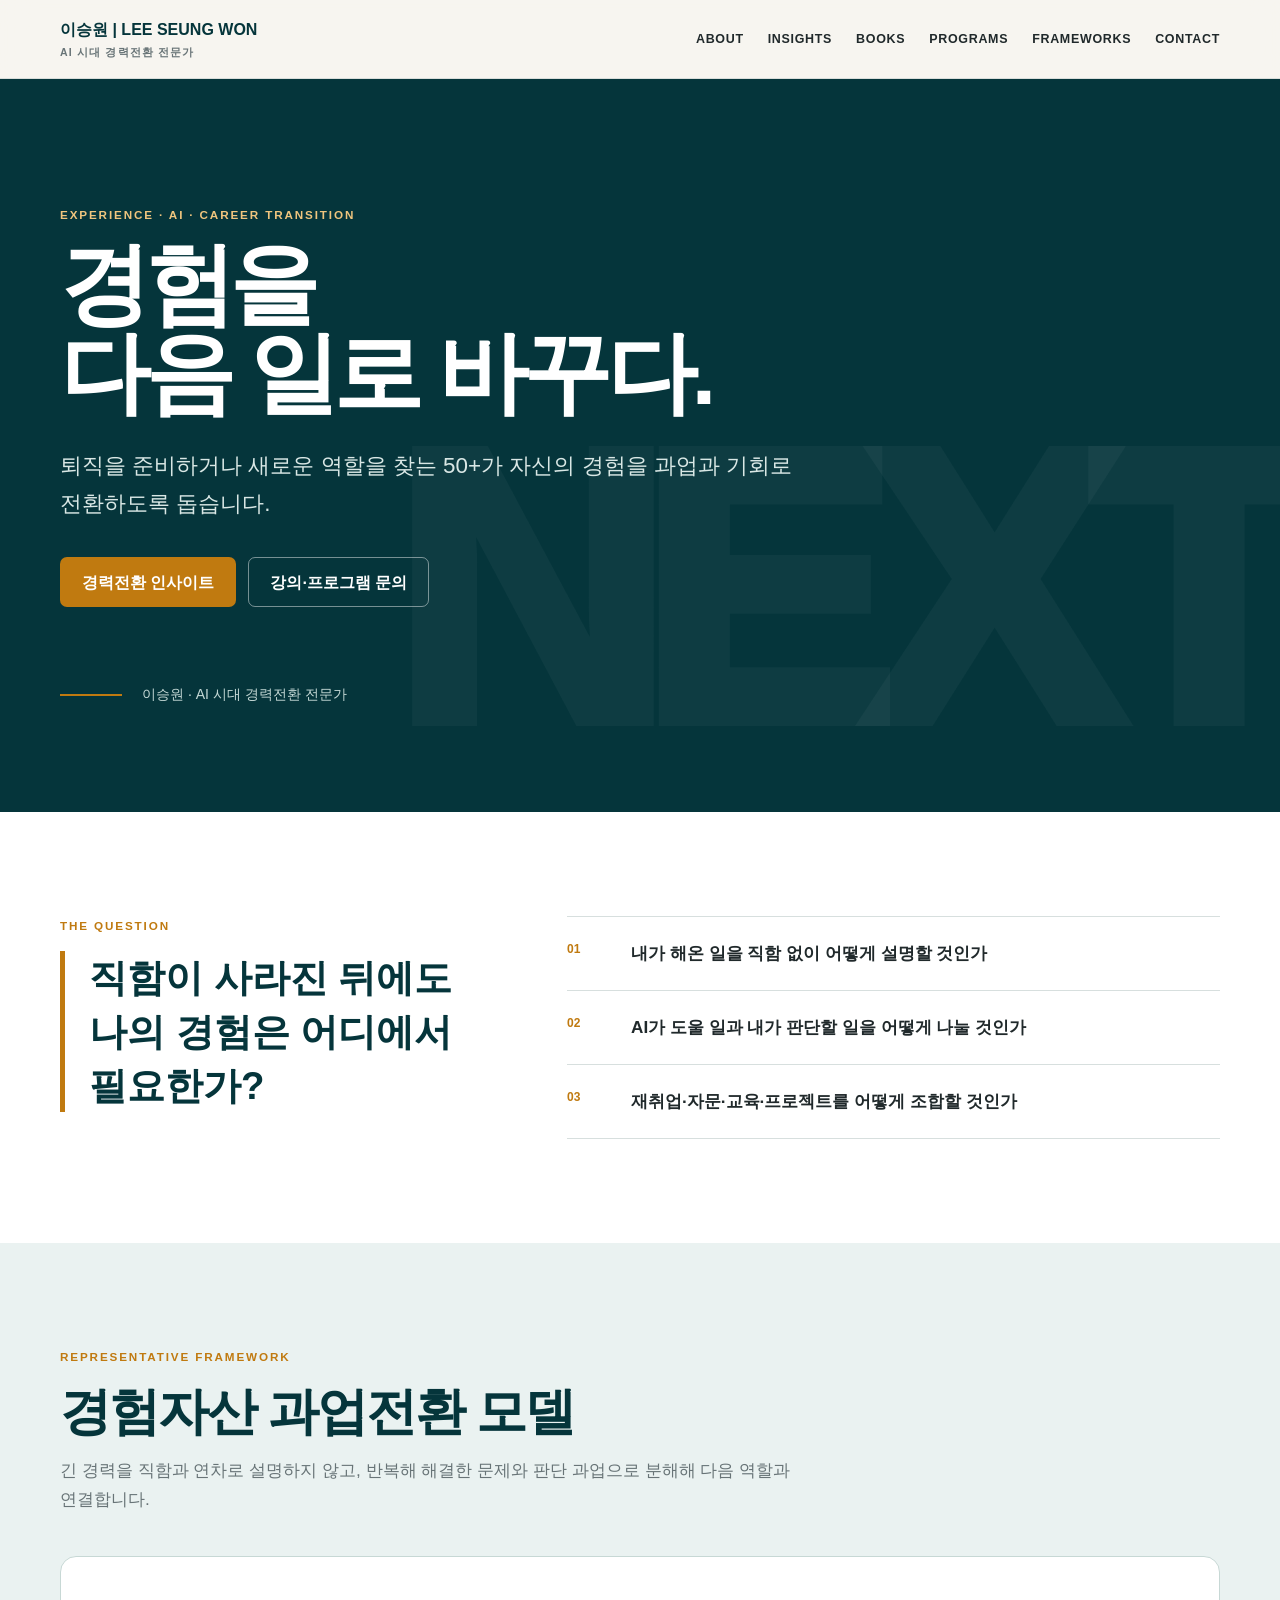
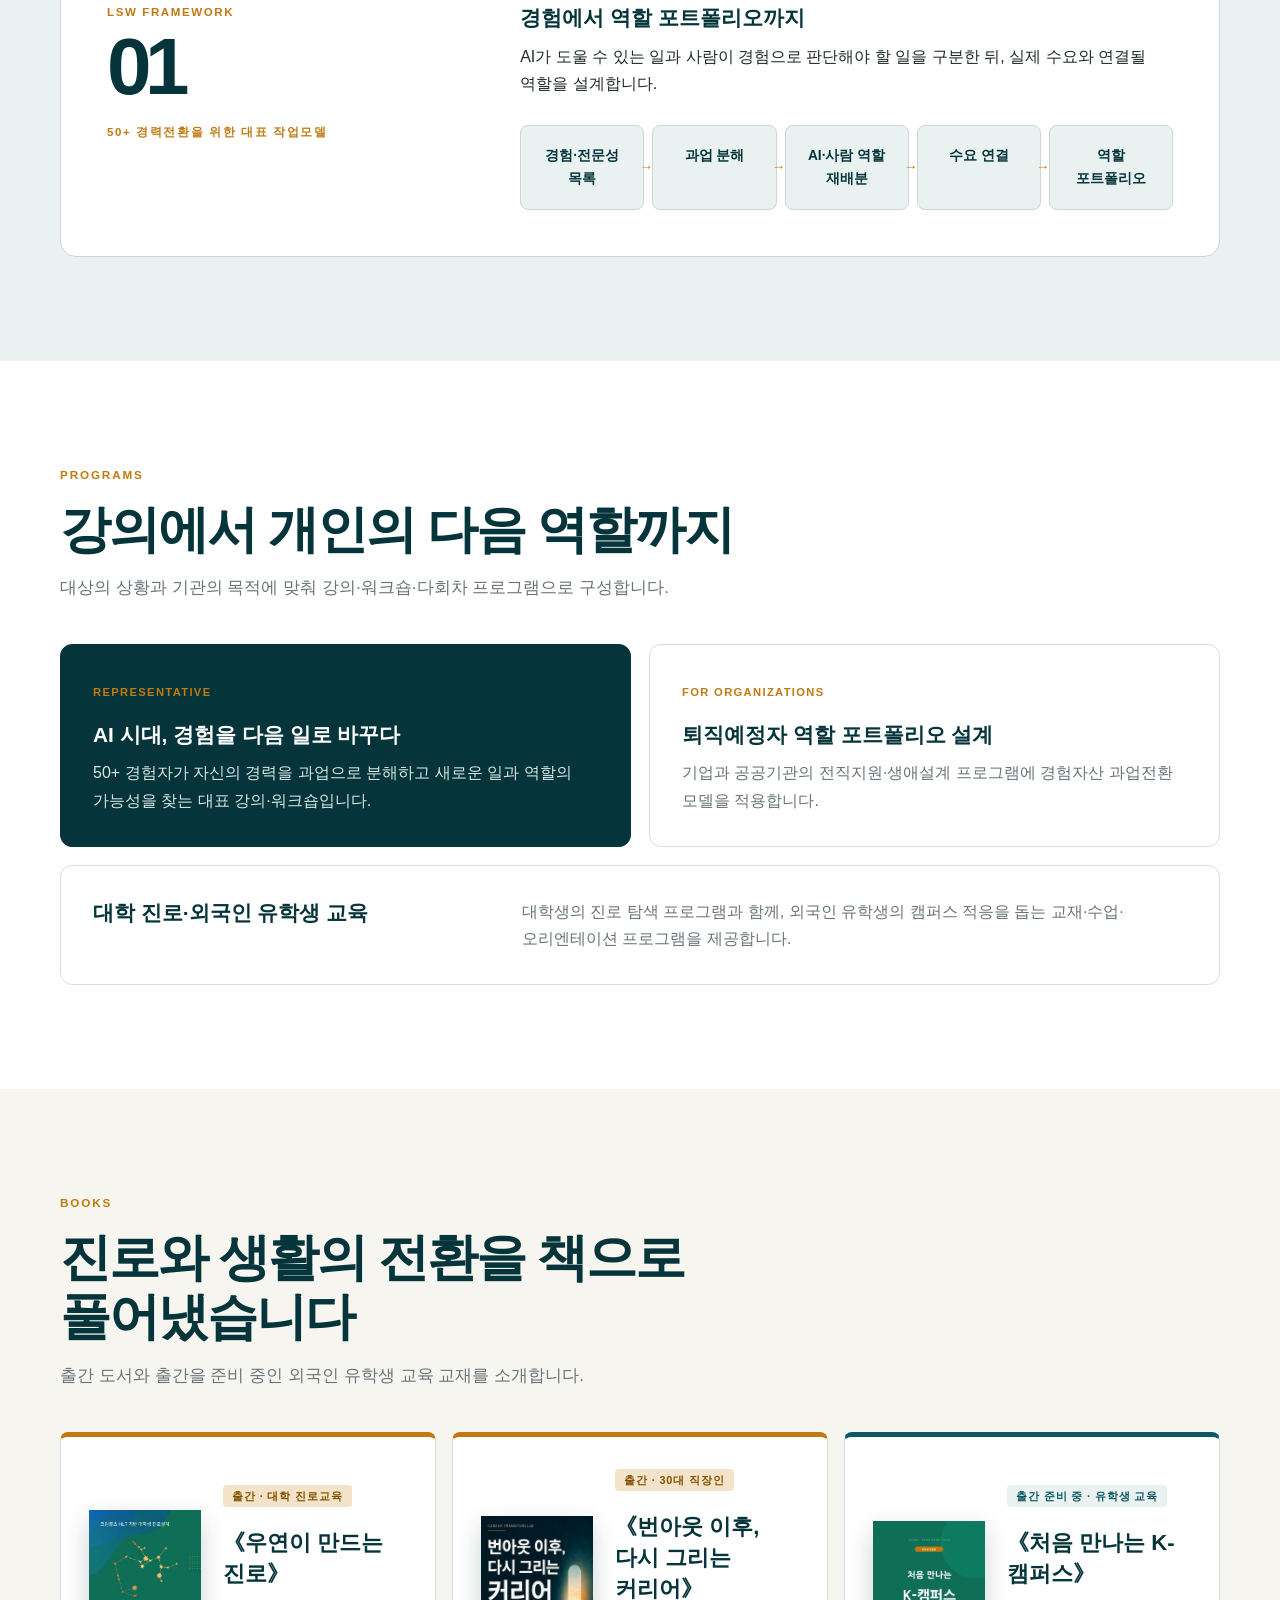
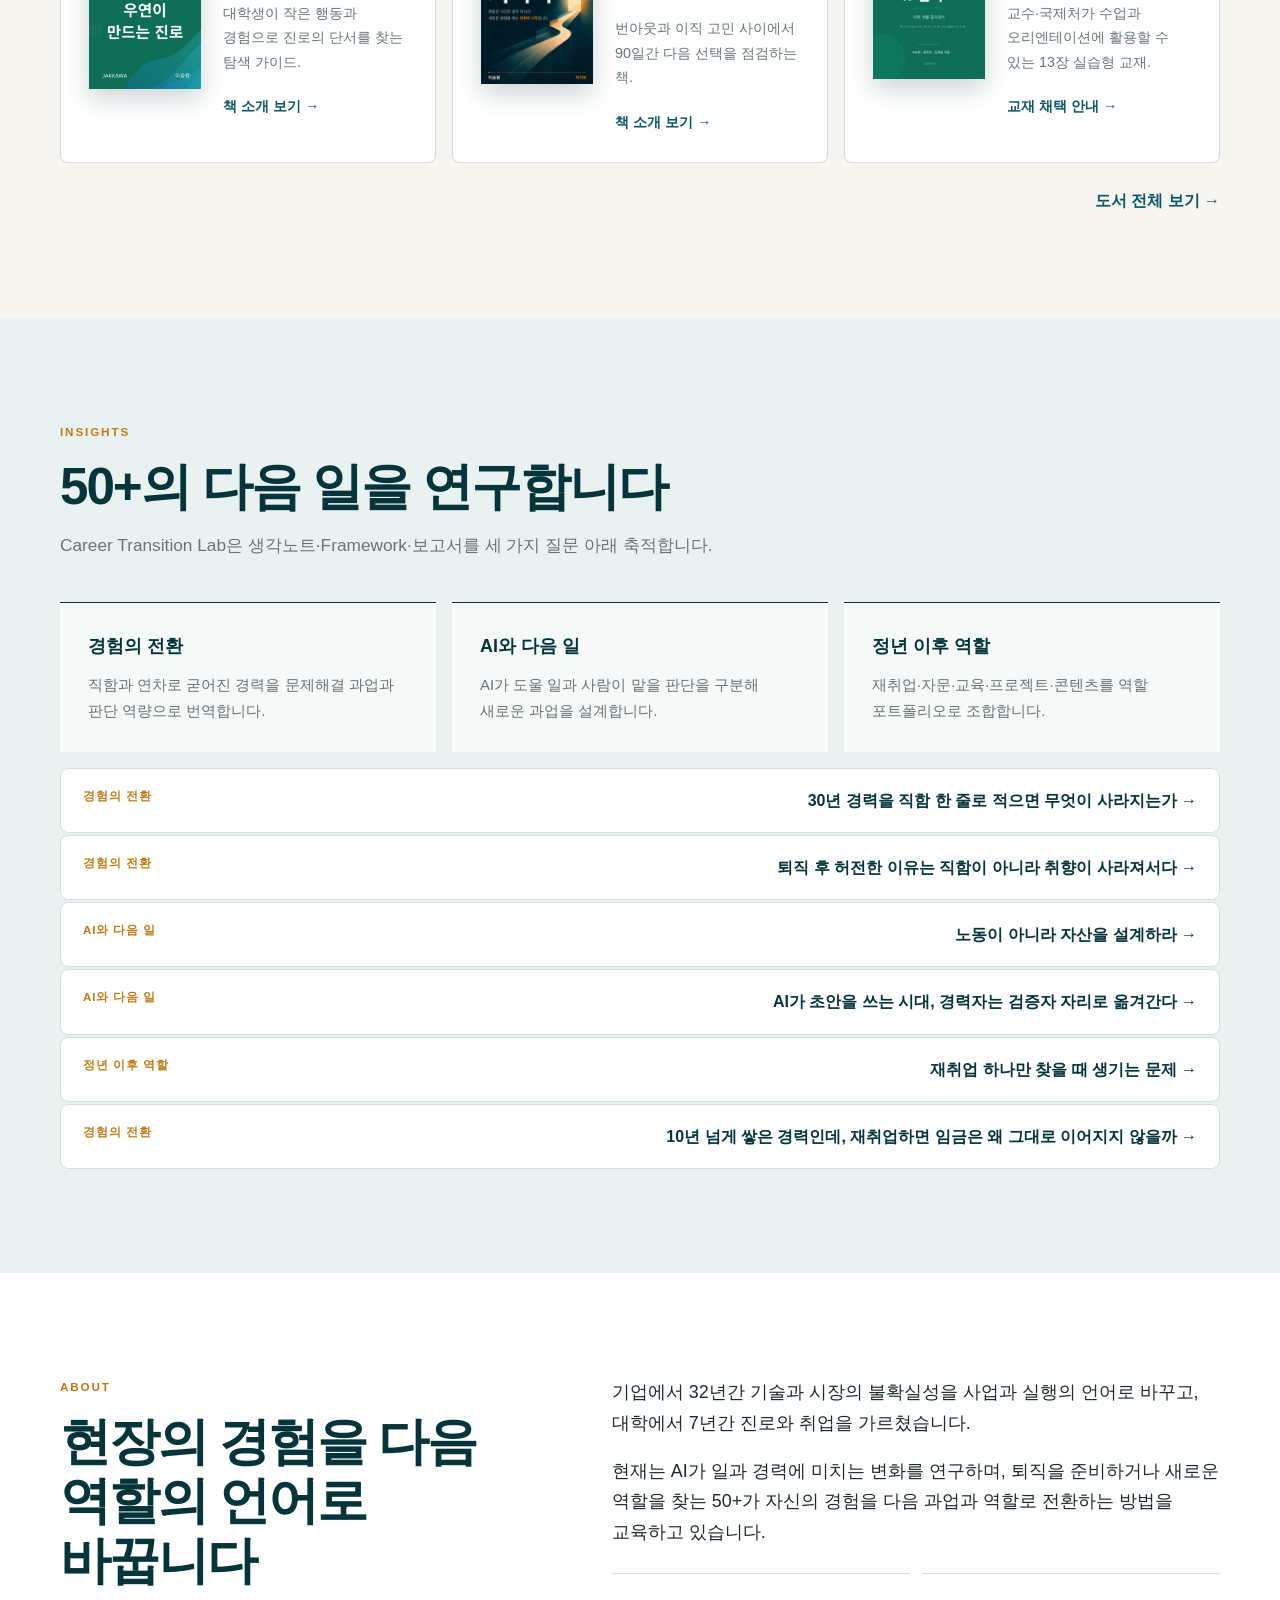
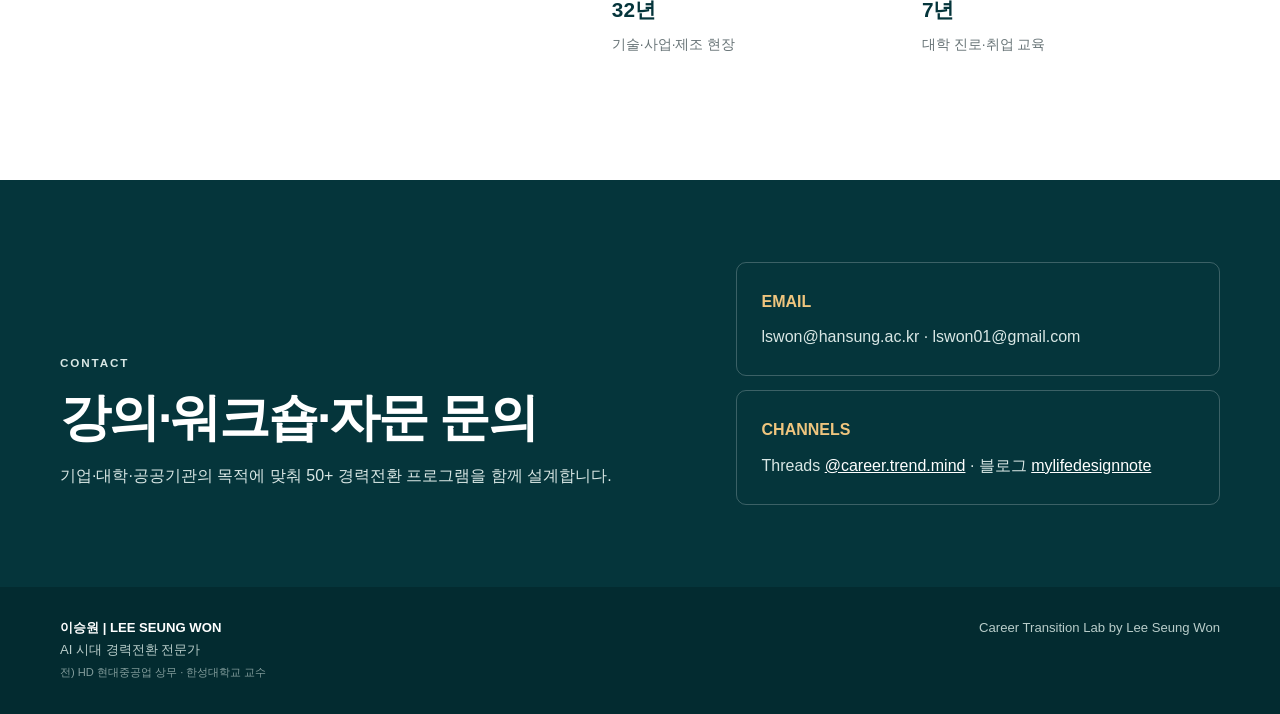
==== commit e19ac5ed: "Add two new Insights and international student guide details - Insights: "AI가 초안을 쓰는 시대, 경력자는 검증자 자리" ====
--- a/index.html
+++ b/index.html
@@ -15,14 +15,14 @@
     .questions{display:grid;grid-template-columns:.78fr 1.22fr;gap:clamp(40px,7vw,100px);align-items:start}.big-question{padding-left:24px;border-left:5px solid var(--amber);color:var(--teal);font-size:clamp(1.7rem,3vw,2.55rem);font-weight:900;line-height:1.4}.question-list{display:grid;border-top:1px solid var(--line)}.question{display:grid;grid-template-columns:48px 1fr;gap:16px;padding:22px 0;border-bottom:1px solid var(--line)}.question b{color:var(--amber);font-size:.75rem}.question span{font-size:1.07rem;font-weight:700}
     .framework{padding:46px;background:var(--paper);border:1px solid #c7d8d5;border-radius:16px}.framework-grid{display:grid;grid-template-columns:.72fr 1.28fr;gap:46px}.framework-no{color:var(--amber);font-size:.72rem;font-weight:900;letter-spacing:.14em}.framework-no strong{display:block;margin:8px 0 20px;color:var(--teal);font-size:5rem;line-height:.9;letter-spacing:-.08em}.flow{display:grid;grid-template-columns:repeat(5,1fr);gap:8px;margin-top:28px}.step{position:relative;padding:18px 13px;background:var(--mint);border:1px solid #c7d8d5;border-radius:8px;color:var(--teal);font-size:.86rem;font-weight:850;text-align:center}.step:not(:last-child):after{content:"→";position:absolute;right:-10px;top:50%;z-index:2;transform:translateY(-50%);color:var(--amber)}
     .program-grid{display:grid;grid-template-columns:repeat(2,1fr);gap:18px}.card{padding:32px;background:var(--paper);border:1px solid var(--line);border-radius:12px}.card.primary-program{background:var(--teal);border-color:var(--teal);color:#fff}.card.primary-program h3{color:#fff}.card p{margin-bottom:0;color:var(--muted)}.card.primary-program p{color:#d9e7e5}.label{display:inline-block;margin-bottom:18px;color:var(--amber);font-size:.7rem;font-weight:900;letter-spacing:.12em}.program-wide{grid-column:1/-1;display:grid;grid-template-columns:.75fr 1.25fr;gap:30px}.program-wide h3,.program-wide p{margin:0}
-    .book-grid{display:grid;grid-template-columns:repeat(2,1fr);gap:16px}.book{display:flex;min-height:260px;flex-direction:column;justify-content:space-between;padding:28px;background:var(--paper);border:1px solid var(--line);border-top:5px solid var(--teal2);border-radius:8px}.book.published{border-top-color:var(--amber)}.status{align-self:flex-start;padding:5px 9px;background:var(--mint);border-radius:4px;color:var(--teal2);font-size:.68rem;font-weight:900;letter-spacing:.08em}.published .status{background:var(--amber2);color:#815000}.book h3{margin:34px 0 0;font-size:1.38rem}.book p{margin:11px 0 0;color:var(--muted);font-size:.9rem}.book strong{display:block;margin-top:20px;color:var(--teal2);font-size:.9rem}.book:hover,.book:focus-visible{border-color:var(--amber);box-shadow:0 8px 24px #032b3014}.books-more{margin:24px 0 0;text-align:right;color:var(--teal2);font-weight:850}.books-more a:hover,.books-more a:focus-visible{text-decoration:underline}
+    .book-grid{display:grid;grid-template-columns:repeat(3,1fr);gap:16px}.book{display:flex;min-height:260px;flex-direction:column;justify-content:space-between;padding:28px;background:var(--paper);border:1px solid var(--line);border-top:5px solid var(--teal2);border-radius:8px}.book.published{border-top-color:var(--amber)}.status{align-self:flex-start;padding:5px 9px;background:var(--mint);border-radius:4px;color:var(--teal2);font-size:.68rem;font-weight:900;letter-spacing:.08em}.published .status{background:var(--amber2);color:#815000}.book h3{margin:34px 0 0;font-size:1.38rem}.book p{margin:11px 0 0;color:var(--muted);font-size:.9rem}.book strong{display:block;margin-top:20px;color:var(--teal2);font-size:.9rem}.book:hover,.book:focus-visible{border-color:var(--amber);box-shadow:0 8px 24px #032b3014}.books-more{margin:24px 0 0;text-align:right;color:var(--teal2);font-weight:850}.books-more a:hover,.books-more a:focus-visible{text-decoration:underline}
     .insight-grid{display:grid;grid-template-columns:repeat(3,1fr);gap:16px}.insight{padding:28px;border-top:1px solid var(--teal);background:rgba(255,255,255,.55)}.insight b{display:block;margin-bottom:12px;color:var(--teal);font-size:1.12rem}.insight p{margin-bottom:0;color:var(--muted);font-size:.93rem}
     .insight-posts{display:grid;gap:2px;margin-top:16px}.insight-post{display:flex;justify-content:space-between;gap:16px;padding:18px 22px;background:var(--paper);border:1px solid var(--line);border-radius:8px;font-weight:800;color:var(--teal)}.insight-post span{color:var(--amber);font-weight:900;font-size:.72rem;letter-spacing:.08em}.insight-post:hover{border-color:var(--amber)}
     .about{display:grid;grid-template-columns:.85fr 1.15fr;gap:clamp(48px,8vw,110px)}.about-copy{font-size:1.12rem}.proof{display:grid;grid-template-columns:repeat(2,1fr);gap:12px;margin-top:26px}.proof div{padding:18px 0;border-top:1px solid var(--line)}.proof b{display:block;color:var(--teal);font-size:1.3rem}.proof span{color:var(--muted);font-size:.86rem}
     .contact{padding:82px 0;background:var(--teal);color:#fff}.contact-grid{display:grid;grid-template-columns:1fr .8fr;gap:70px;align-items:end}.contact h2{color:#fff}.contact p{color:#d9e7e5}.contact-box{padding:25px;border:1px solid rgba(255,255,255,.22);border-radius:10px}.contact-box b{display:block;margin-bottom:8px;color:#efc57e}.contact-box span{color:#d9e7e5}footer{padding:30px 0;background:var(--deep);color:#b9cdca;font-size:.82rem}.foot{display:flex;justify-content:space-between;gap:20px}.foot strong{color:#fff}
     @media(max-width:900px){nav{position:absolute;left:0;right:0;top:78px;display:none;flex-direction:column;gap:0;padding:12px 24px 20px;background:var(--bg);border-bottom:1px solid var(--line)}nav.open{display:flex}nav a{padding:12px 0;border-bottom:1px solid var(--line)}.menu{display:block}.questions,.framework-grid,.about,.contact-grid{grid-template-columns:1fr}.flow{grid-template-columns:1fr}.step:not(:last-child):after{content:"↓";right:auto;left:50%;top:auto;bottom:-19px;transform:translateX(-50%)}.book-grid,.insight-grid{grid-template-columns:repeat(2,1fr)}}
     @media(max-width:620px){.wrap{width:min(var(--max),calc(100% - 32px))}.section{padding:76px 0}.hero .wrap{padding-top:88px;padding-bottom:82px}.program-grid,.book-grid,.insight-grid,.proof{grid-template-columns:1fr}.program-wide{grid-column:auto;grid-template-columns:1fr}.framework{padding:27px}.framework-no strong{font-size:3.4rem}.foot{display:block}.identity{margin-top:54px}}
-  .book.published{display:grid;grid-template-columns:112px minmax(0,1fr);gap:22px;align-items:center;min-height:258px}.book-cover{display:block;width:112px;height:auto;box-shadow:0 10px 24px #032b3033}.book h3{margin-top:20px}@media(max-width:620px){.book.published{grid-template-columns:92px minmax(0,1fr);gap:15px;padding:20px}.book-cover{width:92px}.book h3{font-size:1.16rem;margin-top:16px}.book p{font-size:.82rem}}</style>
+  .book.published,.book.forthcoming{display:grid;grid-template-columns:112px minmax(0,1fr);gap:22px;align-items:center;min-height:258px}.book-cover{display:block;width:112px;height:auto;box-shadow:0 10px 24px #032b3033}.book h3{margin-top:20px}@media(max-width:620px){.book.published,.book.forthcoming{grid-template-columns:92px minmax(0,1fr);gap:15px;padding:20px}.book-cover{width:92px}.book h3{font-size:1.16rem;margin-top:16px}.book p{font-size:.82rem}}</style>
 </head>
 <body>
   <a class="skip" href="#main">본문으로 이동</a>
@@ -56,16 +56,17 @@
       <div class="program-grid">
         <article class="card primary-program"><span class="label">REPRESENTATIVE</span><h3>AI 시대, 경험을 다음 일로 바꾸다</h3><p>50+ 경험자가 자신의 경력을 과업으로 분해하고 새로운 일과 역할의 가능성을 찾는 대표 강의·워크숍입니다.</p></article>
         <article class="card"><span class="label">FOR ORGANIZATIONS</span><h3>퇴직예정자 역할 포트폴리오 설계</h3><p>기업과 공공기관의 전직지원·생애설계 프로그램에 경험자산 과업전환 모델을 적용합니다.</p></article>
-        <article class="card program-wide"><h3>대학 진로교육</h3><p>《우연이 만드는 진로》와 행동–경험 순환 학습 모델을 기반으로 대학생이 작은 행동과 경험을 통해 다음 선택을 만들도록 돕는 별도 프로그램입니다.</p></article>
+        <article class="card program-wide"><h3>대학 진로·외국인 유학생 교육</h3><p>대학생의 진로 탐색 프로그램과 함께, 외국인 유학생의 캠퍼스 적응을 돕는 교재·수업·오리엔테이션 프로그램을 제공합니다.</p></article>
       </div>
     </div></section>
     <section class="section" id="books"><div class="wrap">
-      <div class="section-head"><p class="eyebrow">Published Books</p><h2>진로와 경력의 전환을 책으로 풀어냈습니다</h2><p class="lead">현재 출간된 전자책 두 권입니다. 각 책의 독자와 내용을 확인하고 서점에서 자세히 살펴보세요.</p></div>
+      <div class="section-head"><p class="eyebrow">Books</p><h2>진로와 생활의 전환을 책으로 풀어냈습니다</h2><p class="lead">출간 도서와 출간을 준비 중인 외국인 유학생 교육 교재를 소개합니다.</p></div>
       <div class="book-grid">
         <a class="book published" href="books/serendipity-career.html"><img class="book-cover" src="books/img/serendipity-career.jpg" alt="《우연이 만드는 진로》 표지" width="370" height="590"><div><span class="status">출간 · 대학 진로교육</span><h3>《우연이 만드는 진로》</h3><p>대학생이 작은 행동과 경험으로 진로의 단서를 찾는 탐색 가이드.</p><strong>책 소개 보기 →</strong></div></a>
         <a class="book published" href="books/career-after-burnout.html"><img class="book-cover" src="books/img/career-after-burnout.jpg" alt="《번아웃 이후, 다시 그리는 커리어》 표지" width="480" height="720"><div><span class="status">출간 · 30대 직장인</span><h3>《번아웃 이후, 다시 그리는 커리어》</h3><p>번아웃과 이직 고민 사이에서 90일간 다음 선택을 점검하는 책.</p><strong>책 소개 보기 →</strong></div></a>
+        <a class="book forthcoming" href="books/international-student-guide.html"><img class="book-cover" src="books/img/k-campus-guide.jpg" alt="《처음 만나는 K-캠퍼스》 표지" width="500" height="707"><div><span class="status">출간 준비 중 · 유학생 교육</span><h3>《처음 만나는 K-캠퍼스》</h3><p>교수·국제처가 수업과 오리엔테이션에 활용할 수 있는 13장 실습형 교재.</p><strong>교재 채택 안내 →</strong></div></a>
       </div>
-      <p class="books-more"><a href="books/index.html">출간 도서 자세히 보기 →</a></p>
+      <p class="books-more"><a href="books/index.html">도서 전체 보기 →</a></p>
     </div></section>
     <section class="section soft" id="insights"><div class="wrap">
       <div class="section-head"><p class="eyebrow">Insights</p><h2>50+의 다음 일을 연구합니다</h2><p class="lead">Career Transition Lab은 생각노트·Framework·보고서를 세 가지 질문 아래 축적합니다.</p></div>
@@ -78,7 +79,9 @@
         <a class="insight-post" href="insights/career-beyond-job-title.html"><span>경험의 전환</span>30년 경력을 직함 한 줄로 적으면 무엇이 사라지는가 →</a>
         <a class="insight-post" href="insights/taste-not-title.html"><span>경험의 전환</span>퇴직 후 허전한 이유는 직함이 아니라 취향이 사라져서다 →</a>
         <a class="insight-post" href="insights/labor-to-asset.html"><span>AI와 다음 일</span>노동이 아니라 자산을 설계하라 →</a>
+        <a class="insight-post" href="insights/ai-verifier-role.html"><span>AI와 다음 일</span>AI가 초안을 쓰는 시대, 경력자는 검증자 자리로 옮겨간다 →</a>
         <a class="insight-post" href="insights/role-portfolio.html"><span>정년 이후 역할</span>재취업 하나만 찾을 때 생기는 문제 →</a>
+        <a class="insight-post" href="insights/career-wage-gap.html"><span>경험의 전환</span>10년 넘게 쌓은 경력인데, 재취업하면 임금은 왜 그대로 이어지지 않을까 →</a>
       </div>
     </div></section>
     <section class="section white" id="about"><div class="wrap about">
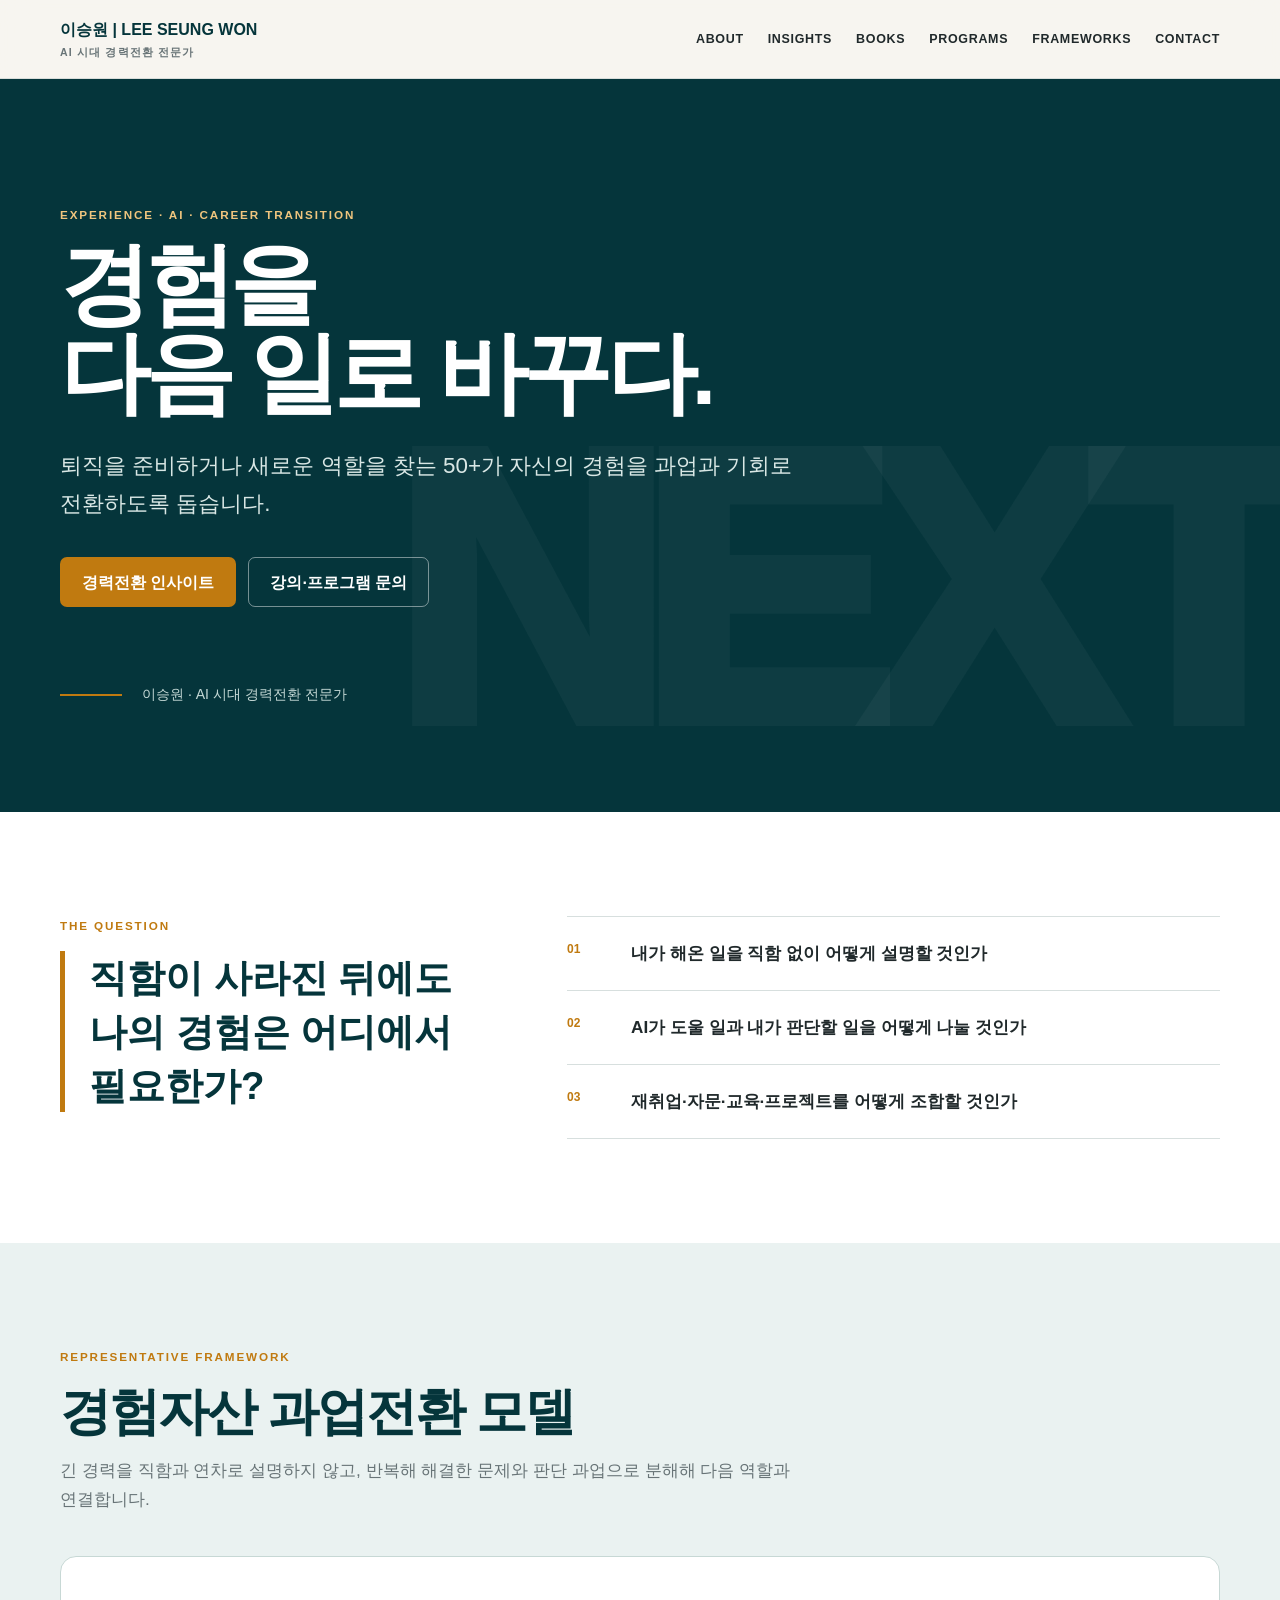
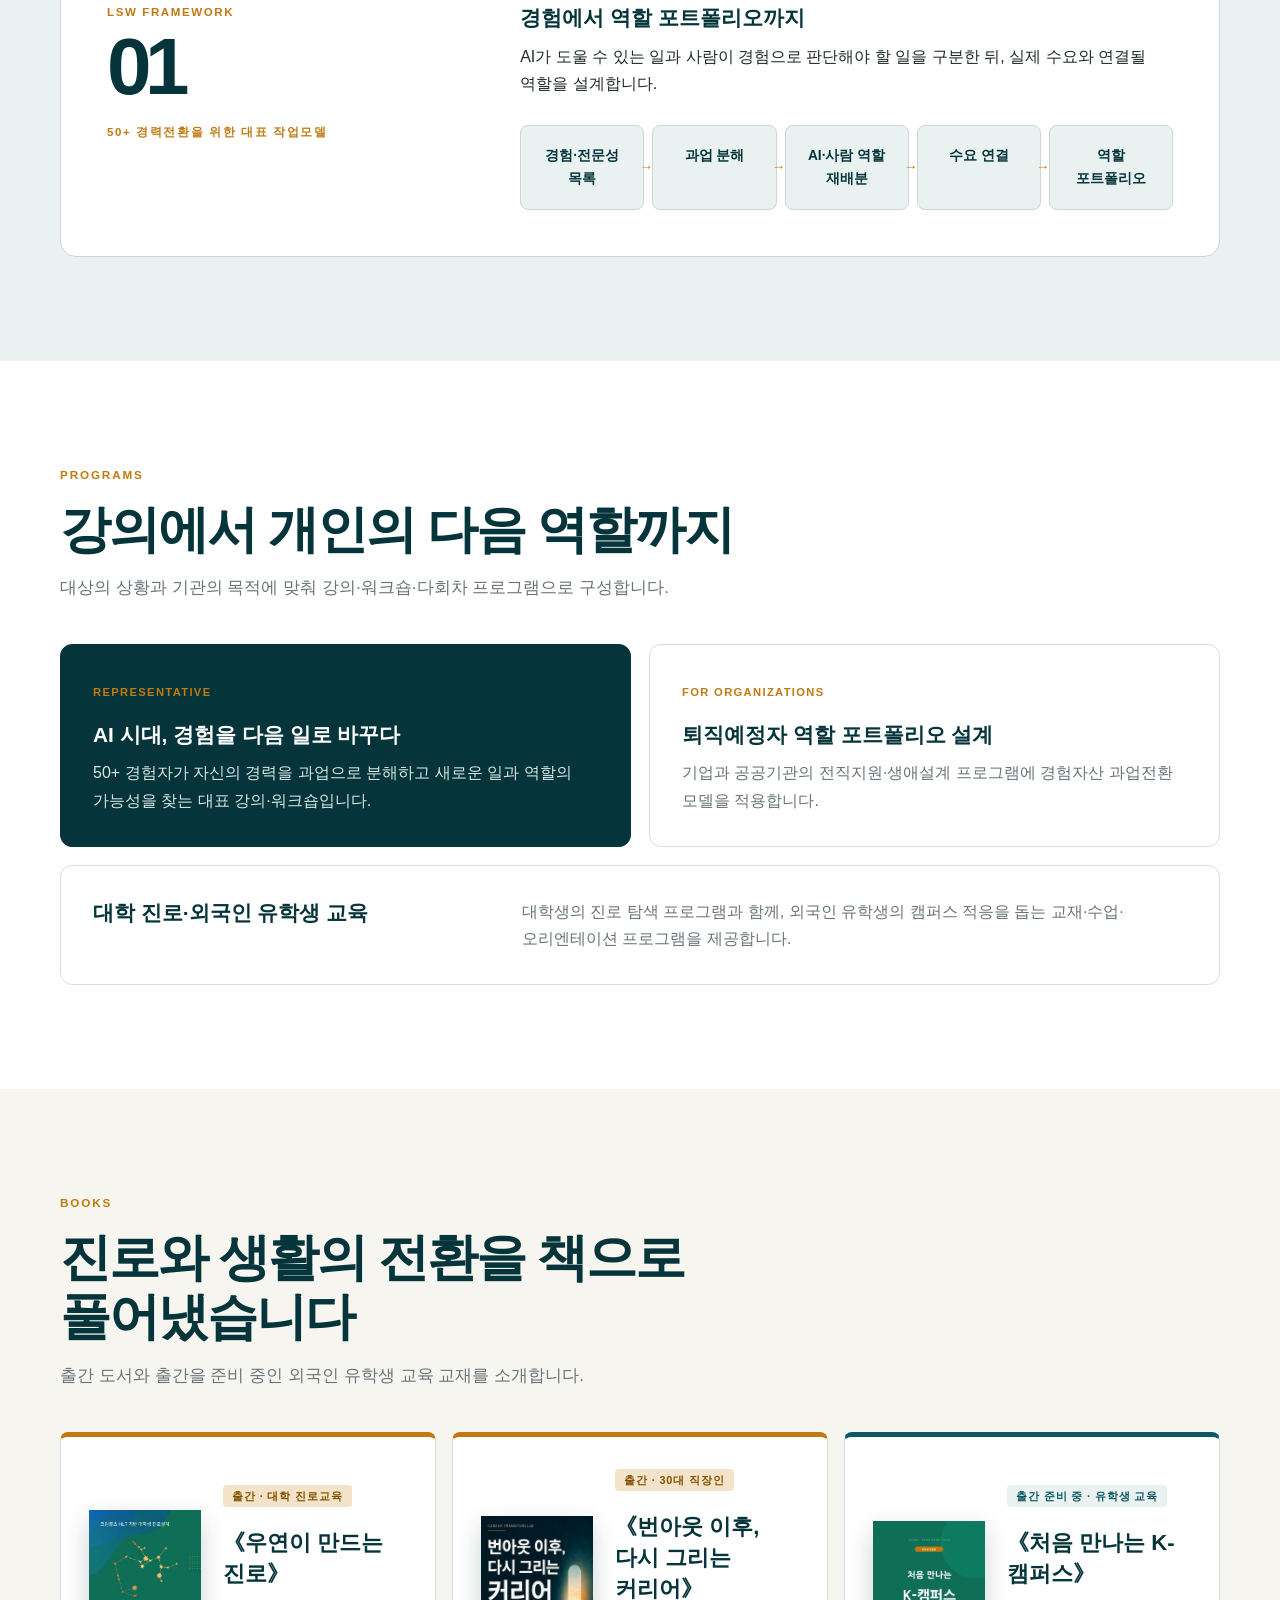
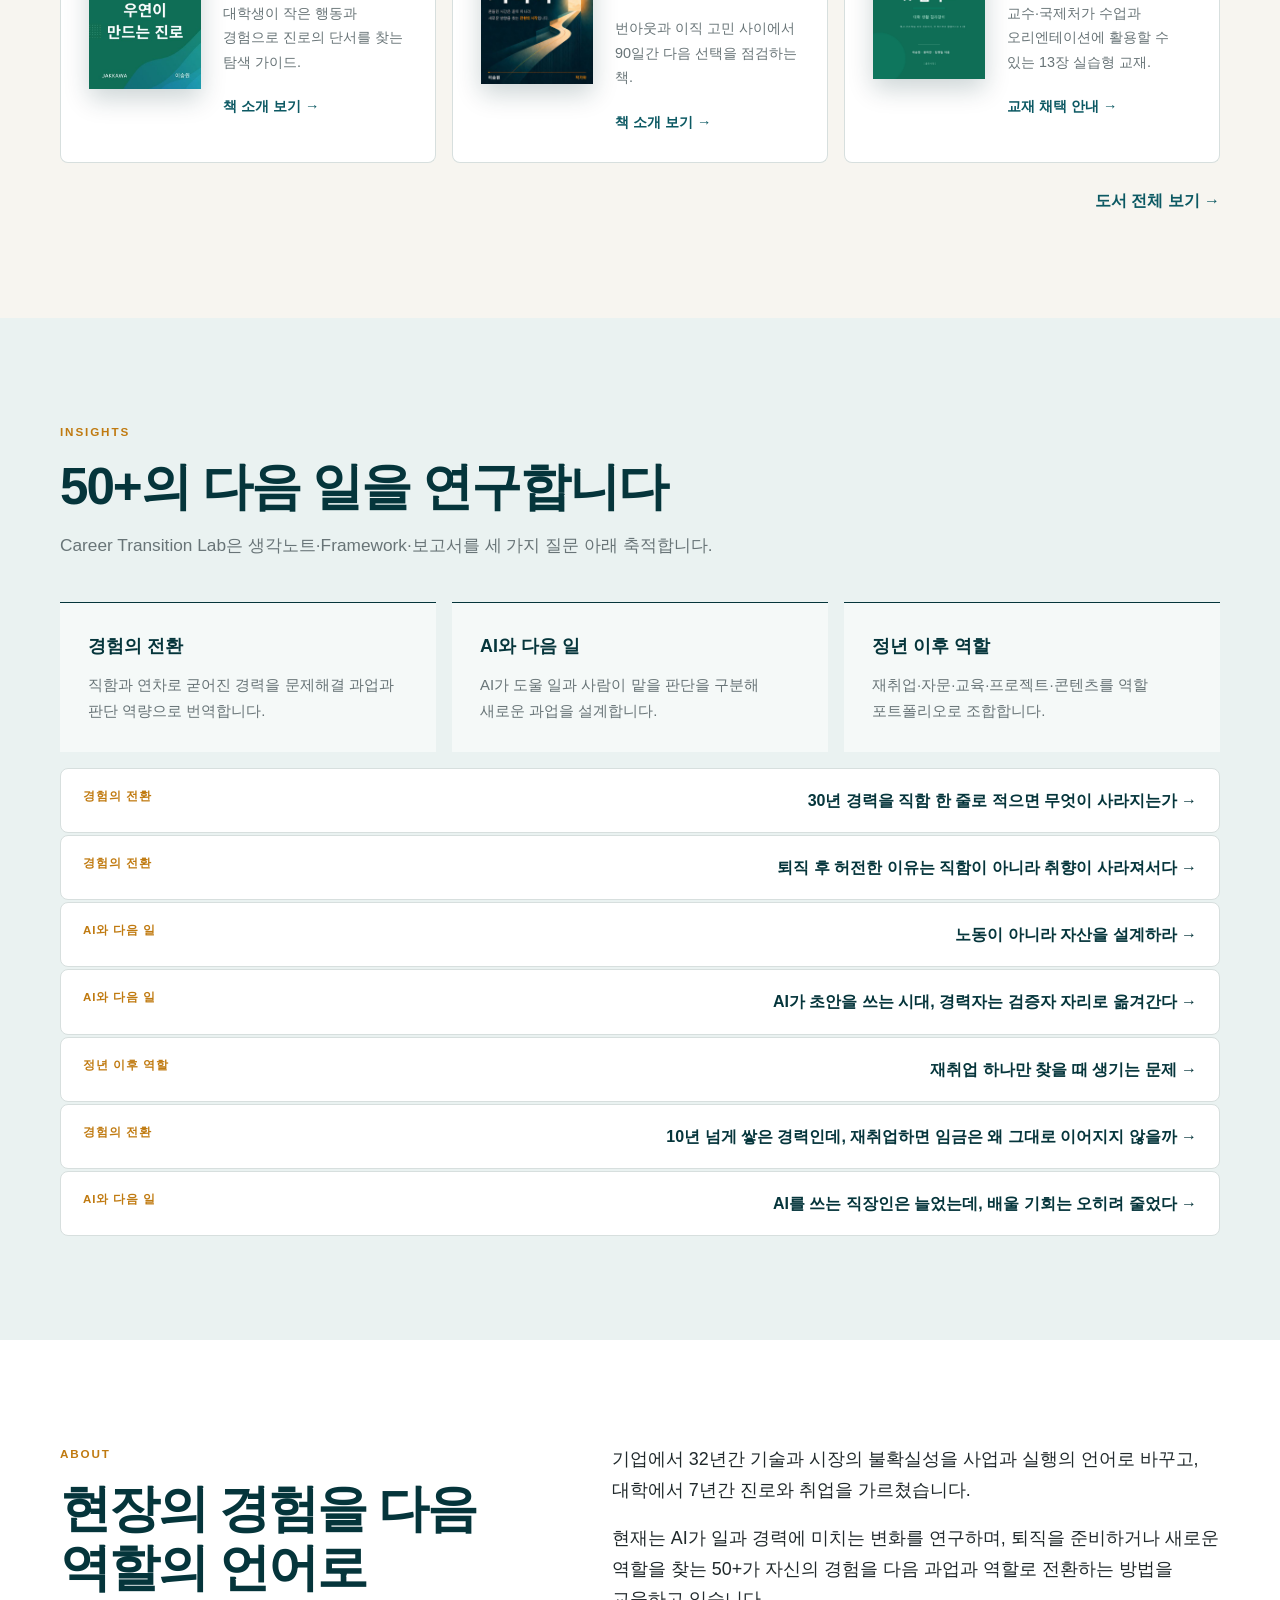
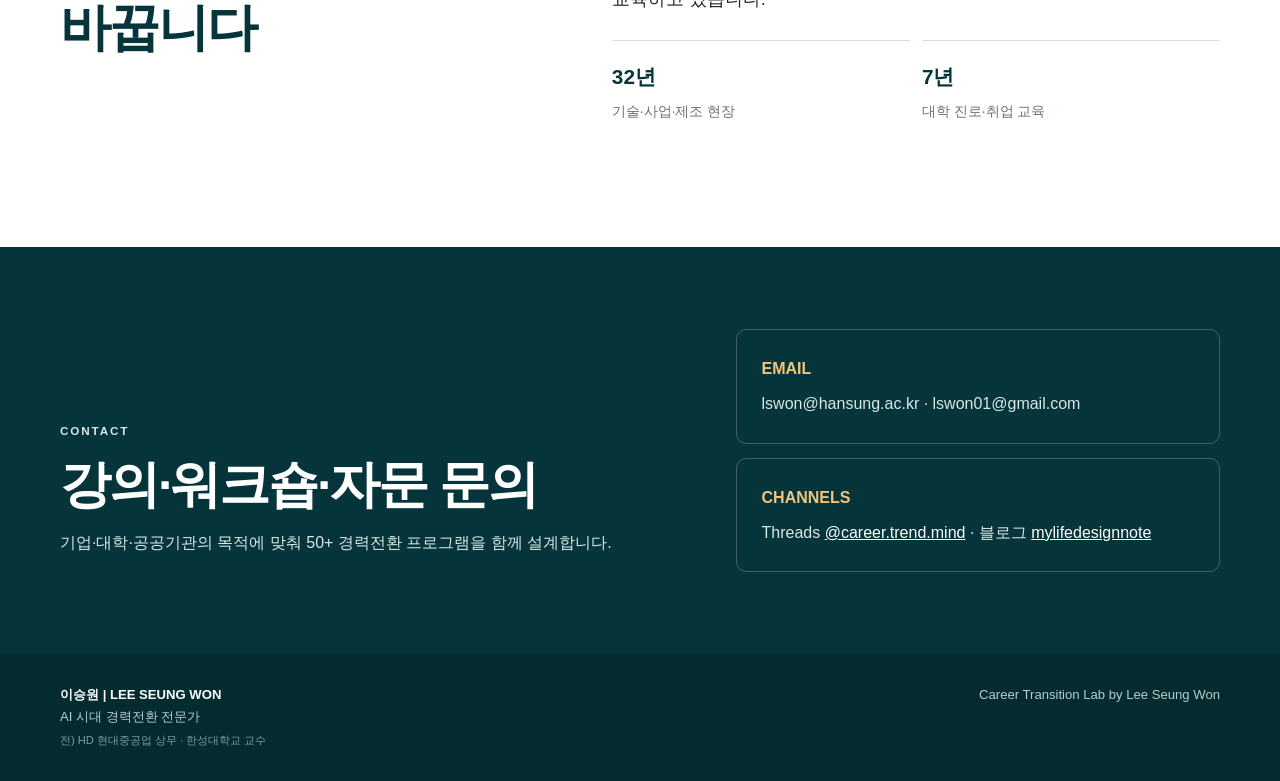
==== commit ef381b17: "Publish AI learning gap insight" ====
--- a/index.html
+++ b/index.html
@@ -82,6 +82,7 @@
         <a class="insight-post" href="insights/ai-verifier-role.html"><span>AI와 다음 일</span>AI가 초안을 쓰는 시대, 경력자는 검증자 자리로 옮겨간다 →</a>
         <a class="insight-post" href="insights/role-portfolio.html"><span>정년 이후 역할</span>재취업 하나만 찾을 때 생기는 문제 →</a>
         <a class="insight-post" href="insights/career-wage-gap.html"><span>경험의 전환</span>10년 넘게 쌓은 경력인데, 재취업하면 임금은 왜 그대로 이어지지 않을까 →</a>
+        <a class="insight-post" href="insights/261001_ai-learning-gap.html"><span>AI와 다음 일</span>AI를 쓰는 직장인은 늘었는데, 배울 기회는 오히려 줄었다 →</a>
       </div>
     </div></section>
     <section class="section white" id="about"><div class="wrap about">
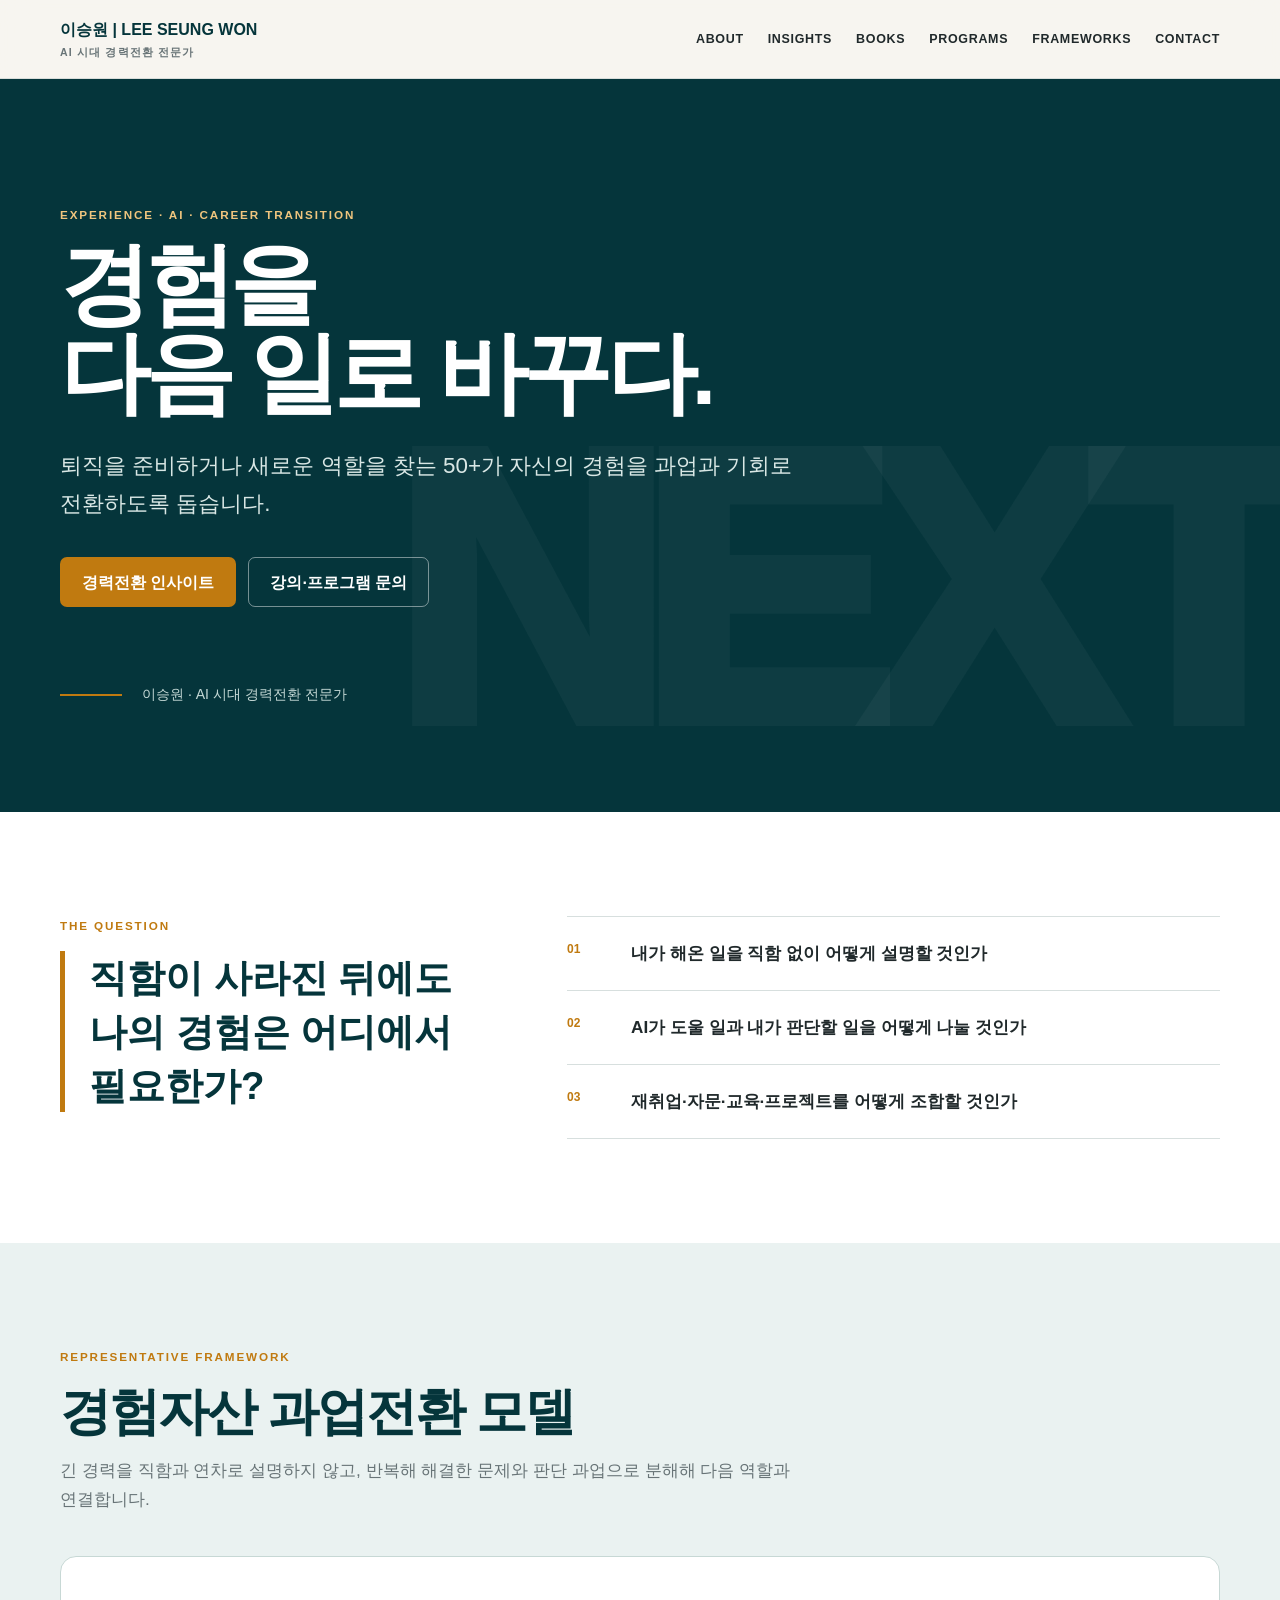
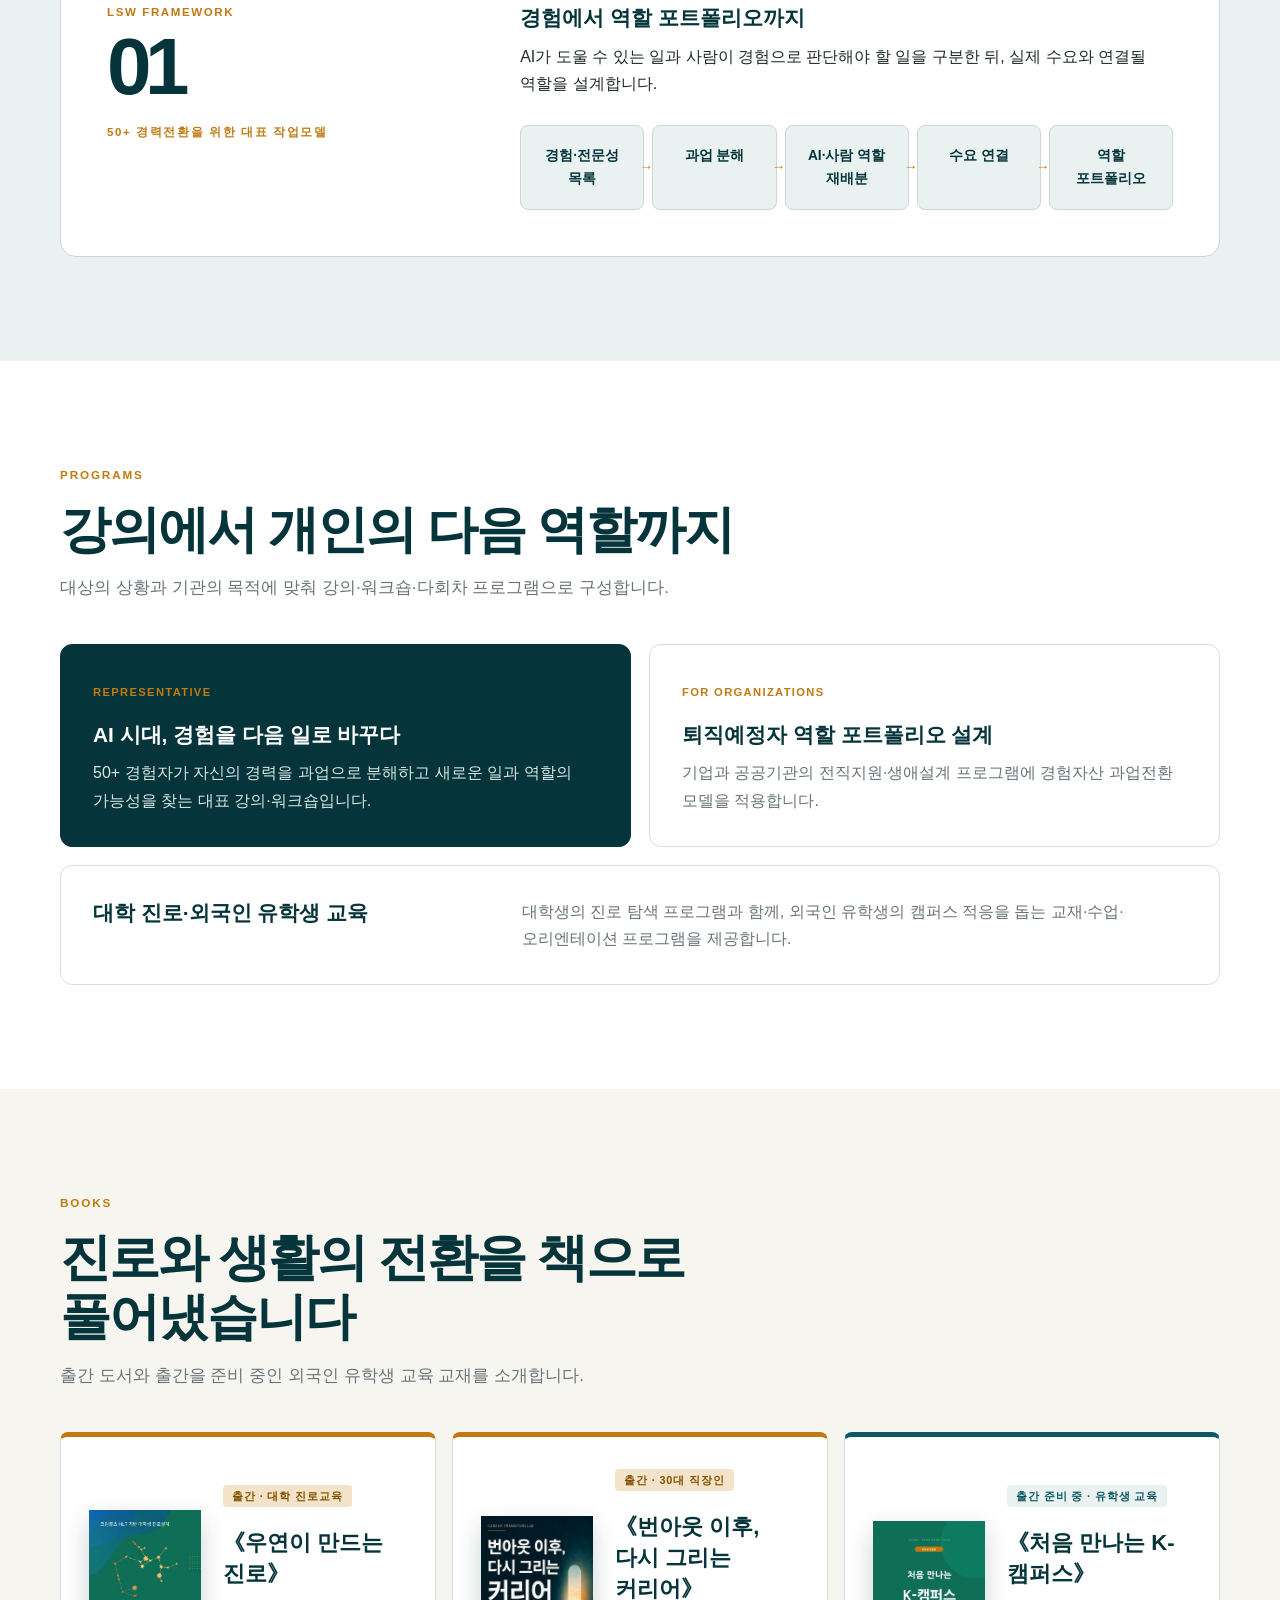
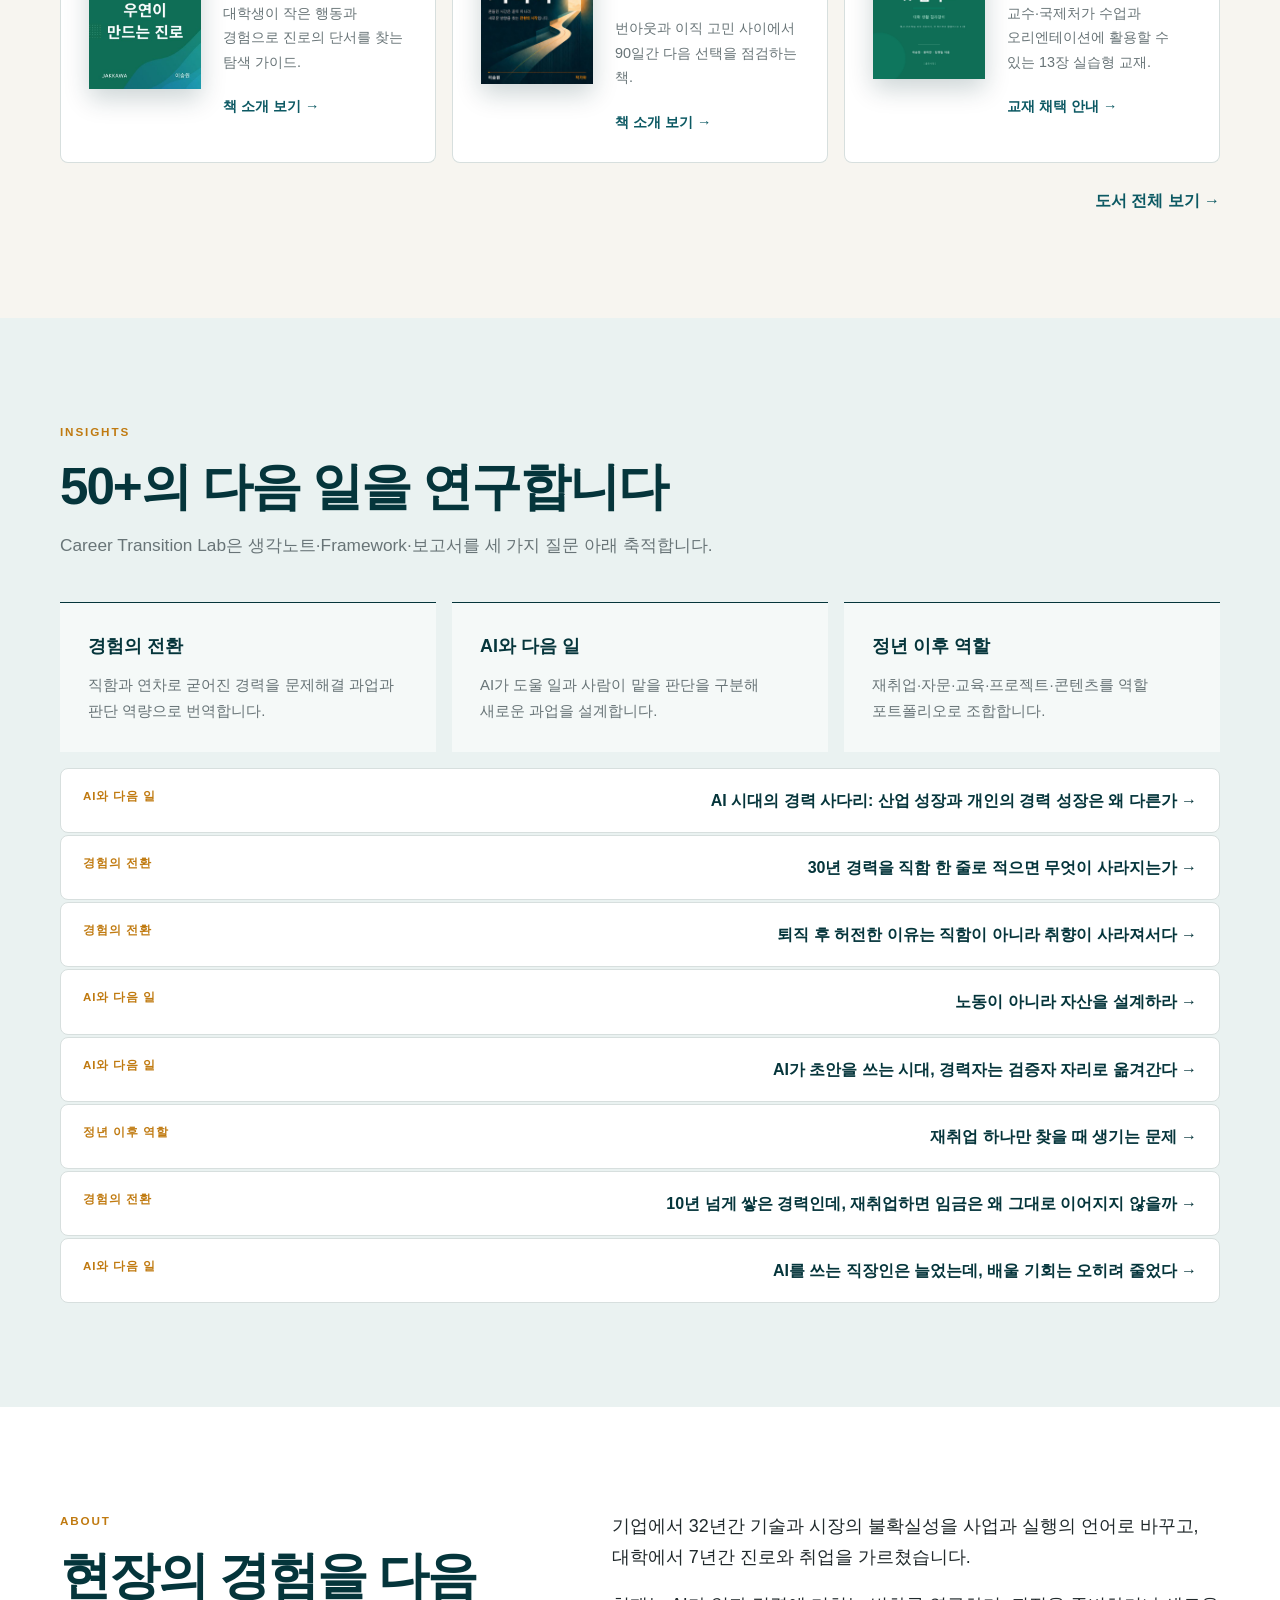
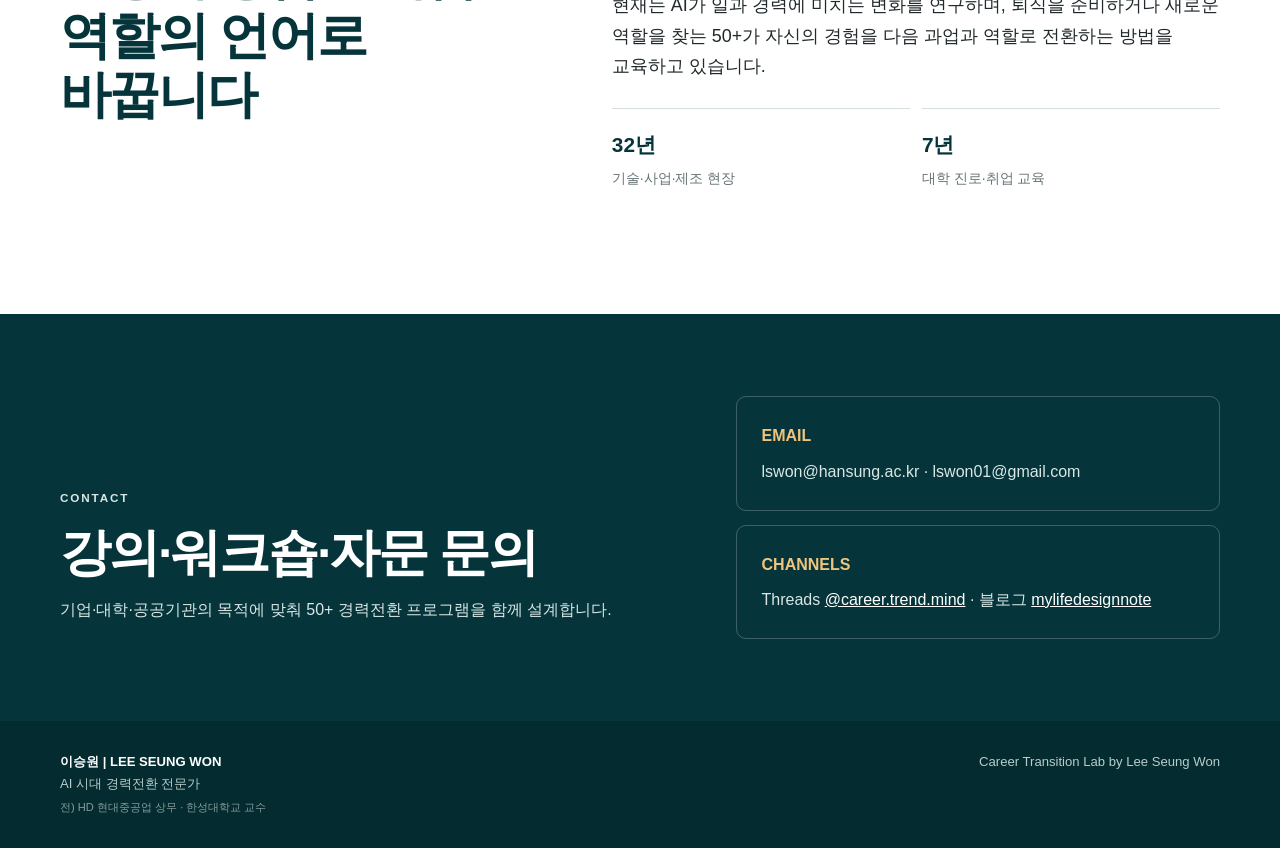
==== commit 25e65dec: "Publish insight on AI and career mobility" ====
--- a/index.html
+++ b/index.html
@@ -76,6 +76,7 @@
         <article class="insight"><b>정년 이후 역할</b><p>재취업·자문·교육·프로젝트·콘텐츠를 역할 포트폴리오로 조합합니다.</p></article>
       </div>
       <div class="insight-posts">
+        <a class="insight-post" href="insights/261027_ai-career-ladder.html"><span>AI와 다음 일</span>AI 시대의 경력 사다리: 산업 성장과 개인의 경력 성장은 왜 다른가 →</a>
         <a class="insight-post" href="insights/career-beyond-job-title.html"><span>경험의 전환</span>30년 경력을 직함 한 줄로 적으면 무엇이 사라지는가 →</a>
         <a class="insight-post" href="insights/taste-not-title.html"><span>경험의 전환</span>퇴직 후 허전한 이유는 직함이 아니라 취향이 사라져서다 →</a>
         <a class="insight-post" href="insights/labor-to-asset.html"><span>AI와 다음 일</span>노동이 아니라 자산을 설계하라 →</a>
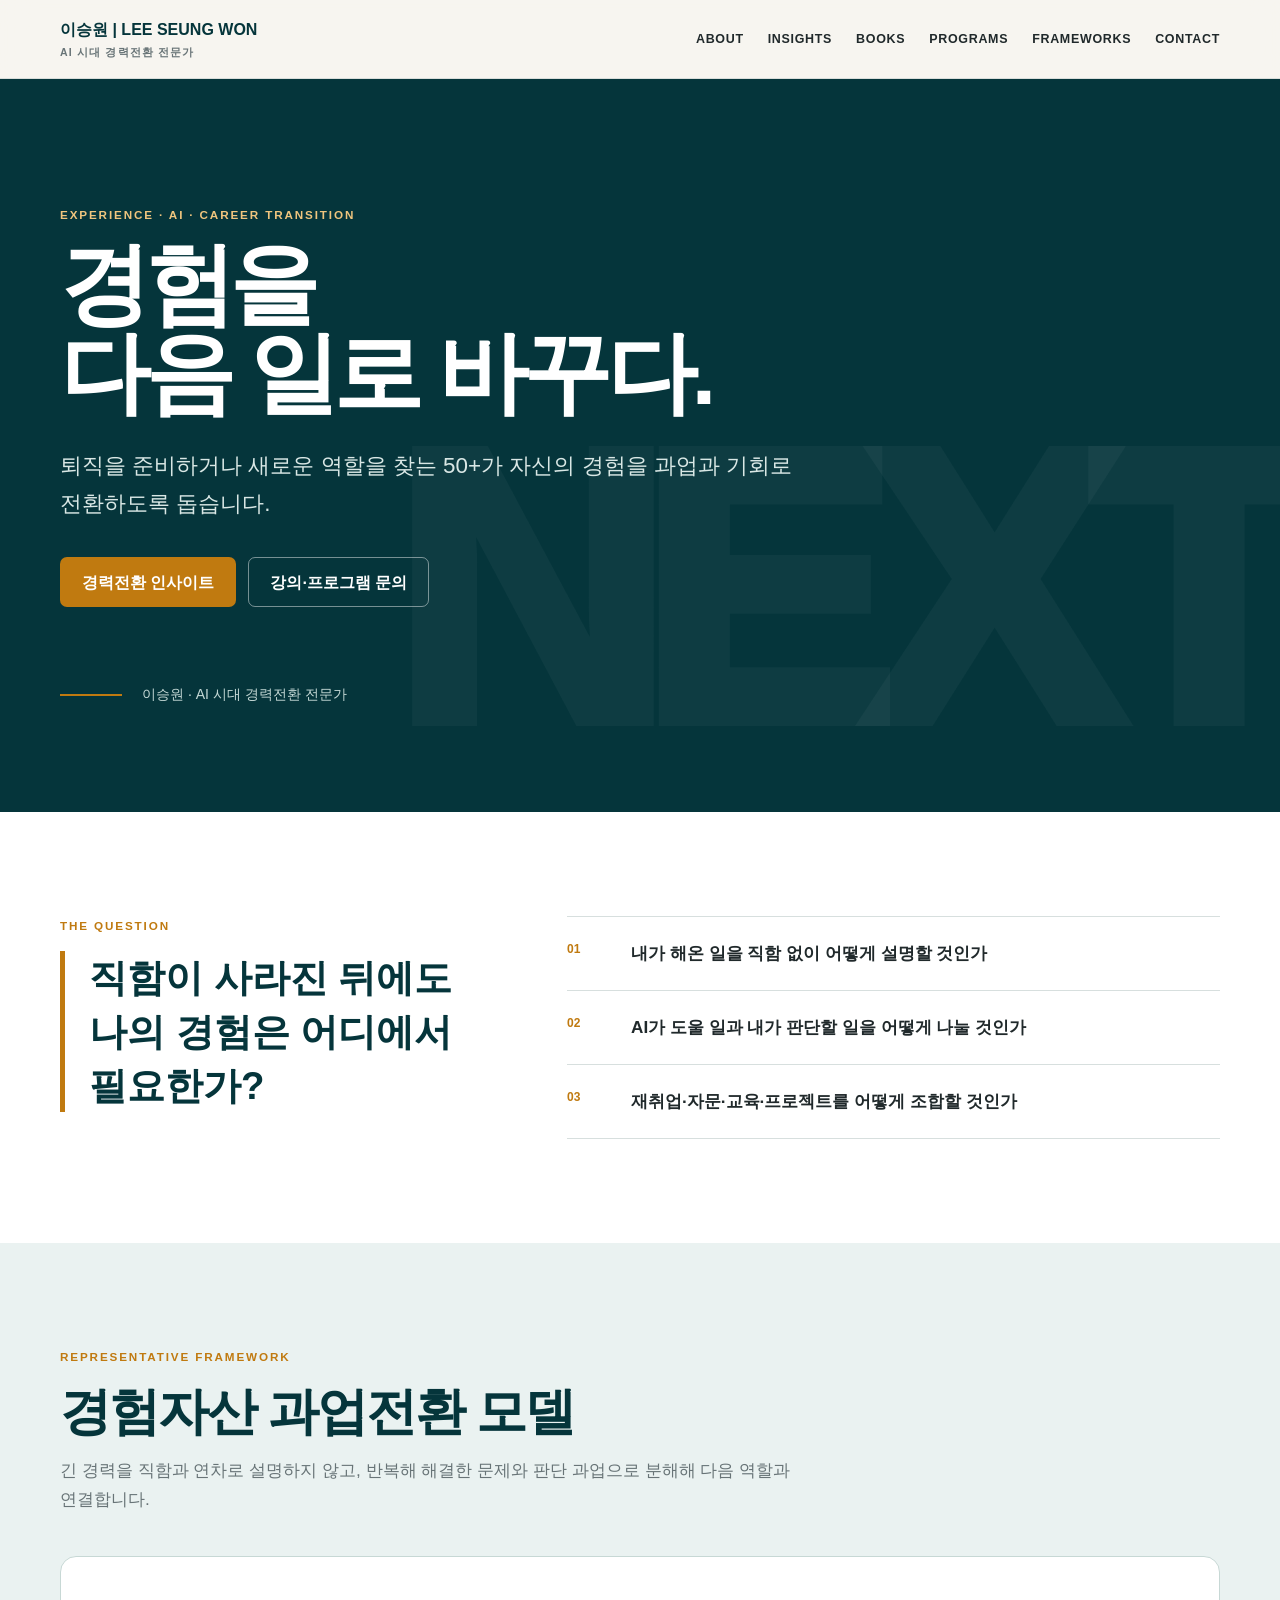
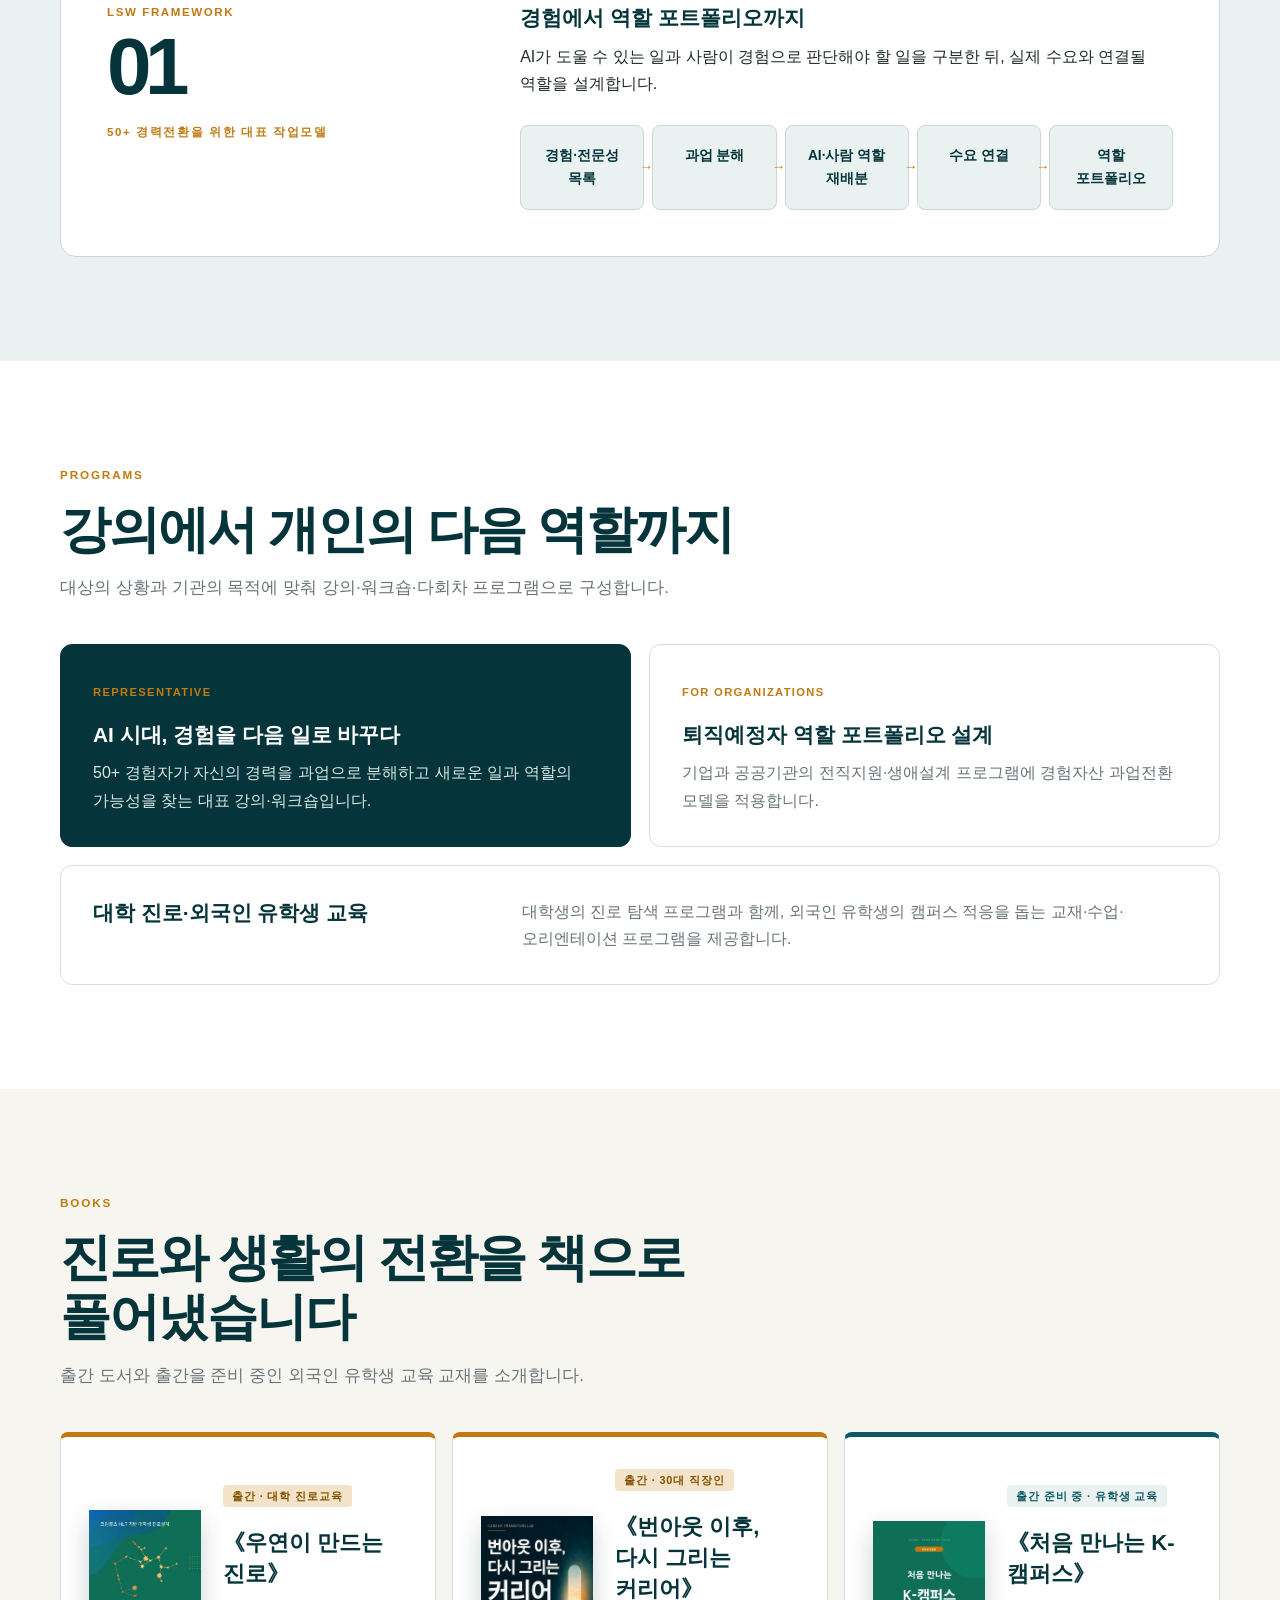
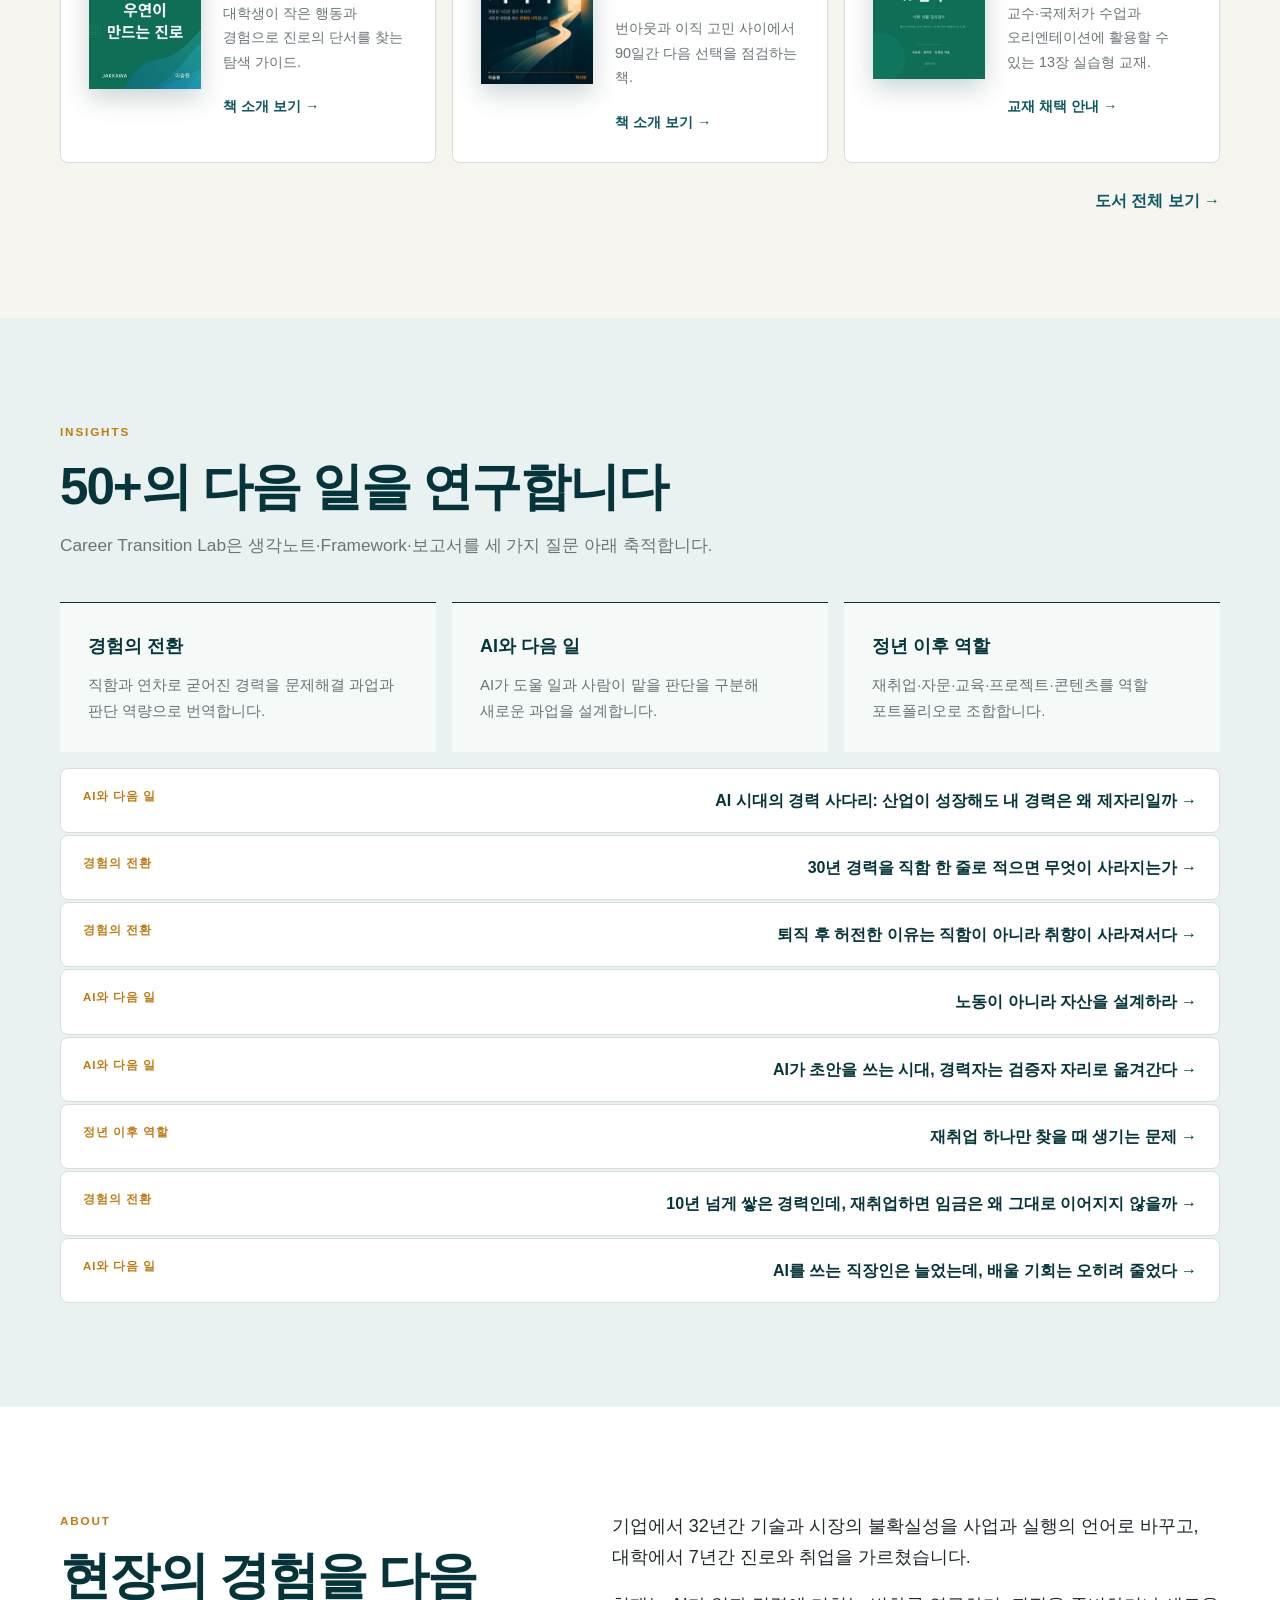
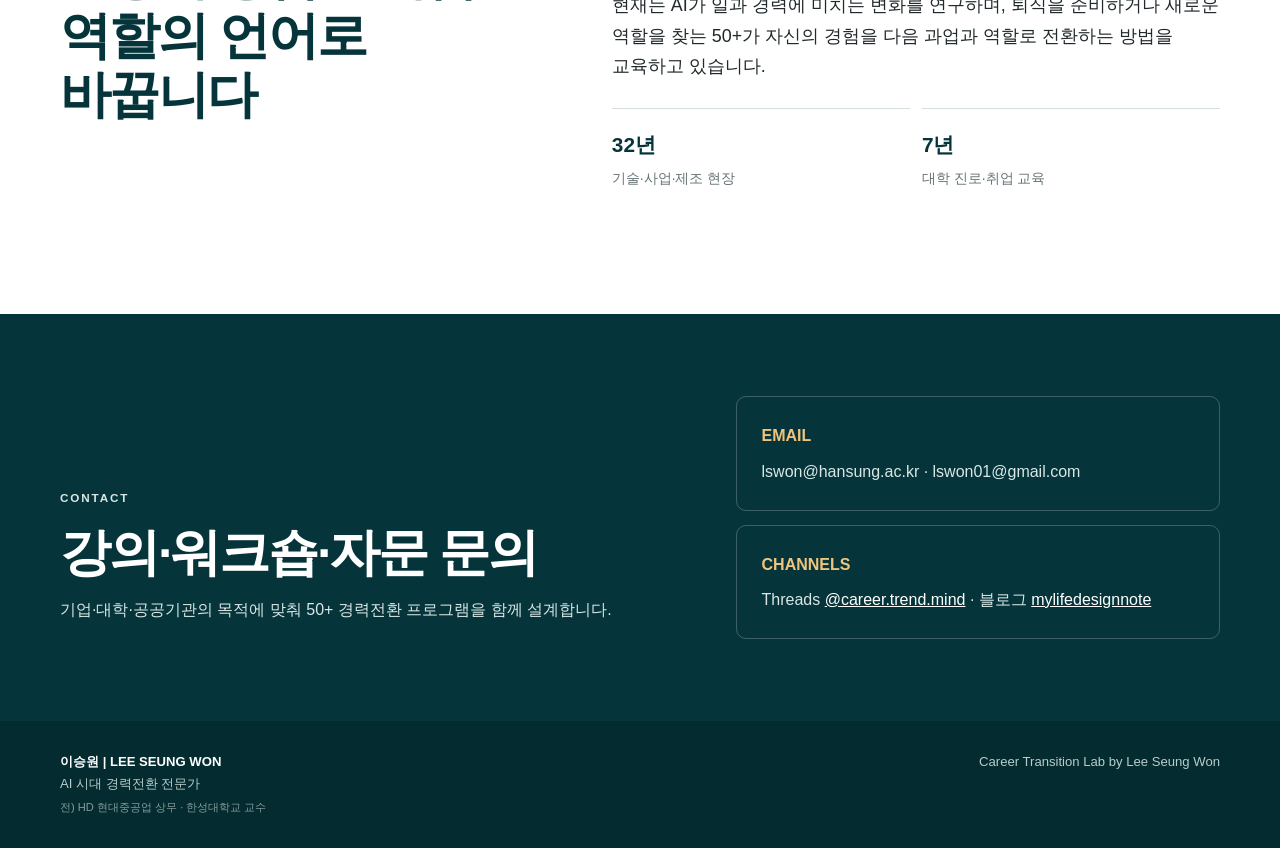
==== commit d65fc133: "Polish Korean insight for readers and update listing title" ====
--- a/index.html
+++ b/index.html
@@ -76,7 +76,7 @@
         <article class="insight"><b>정년 이후 역할</b><p>재취업·자문·교육·프로젝트·콘텐츠를 역할 포트폴리오로 조합합니다.</p></article>
       </div>
       <div class="insight-posts">
-        <a class="insight-post" href="insights/261027_ai-career-ladder.html"><span>AI와 다음 일</span>AI 시대의 경력 사다리: 산업 성장과 개인의 경력 성장은 왜 다른가 →</a>
+        <a class="insight-post" href="insights/261027_ai-career-ladder.html"><span>AI와 다음 일</span>AI 시대의 경력 사다리: 산업이 성장해도 내 경력은 왜 제자리일까 →</a>
         <a class="insight-post" href="insights/career-beyond-job-title.html"><span>경험의 전환</span>30년 경력을 직함 한 줄로 적으면 무엇이 사라지는가 →</a>
         <a class="insight-post" href="insights/taste-not-title.html"><span>경험의 전환</span>퇴직 후 허전한 이유는 직함이 아니라 취향이 사라져서다 →</a>
         <a class="insight-post" href="insights/labor-to-asset.html"><span>AI와 다음 일</span>노동이 아니라 자산을 설계하라 →</a>
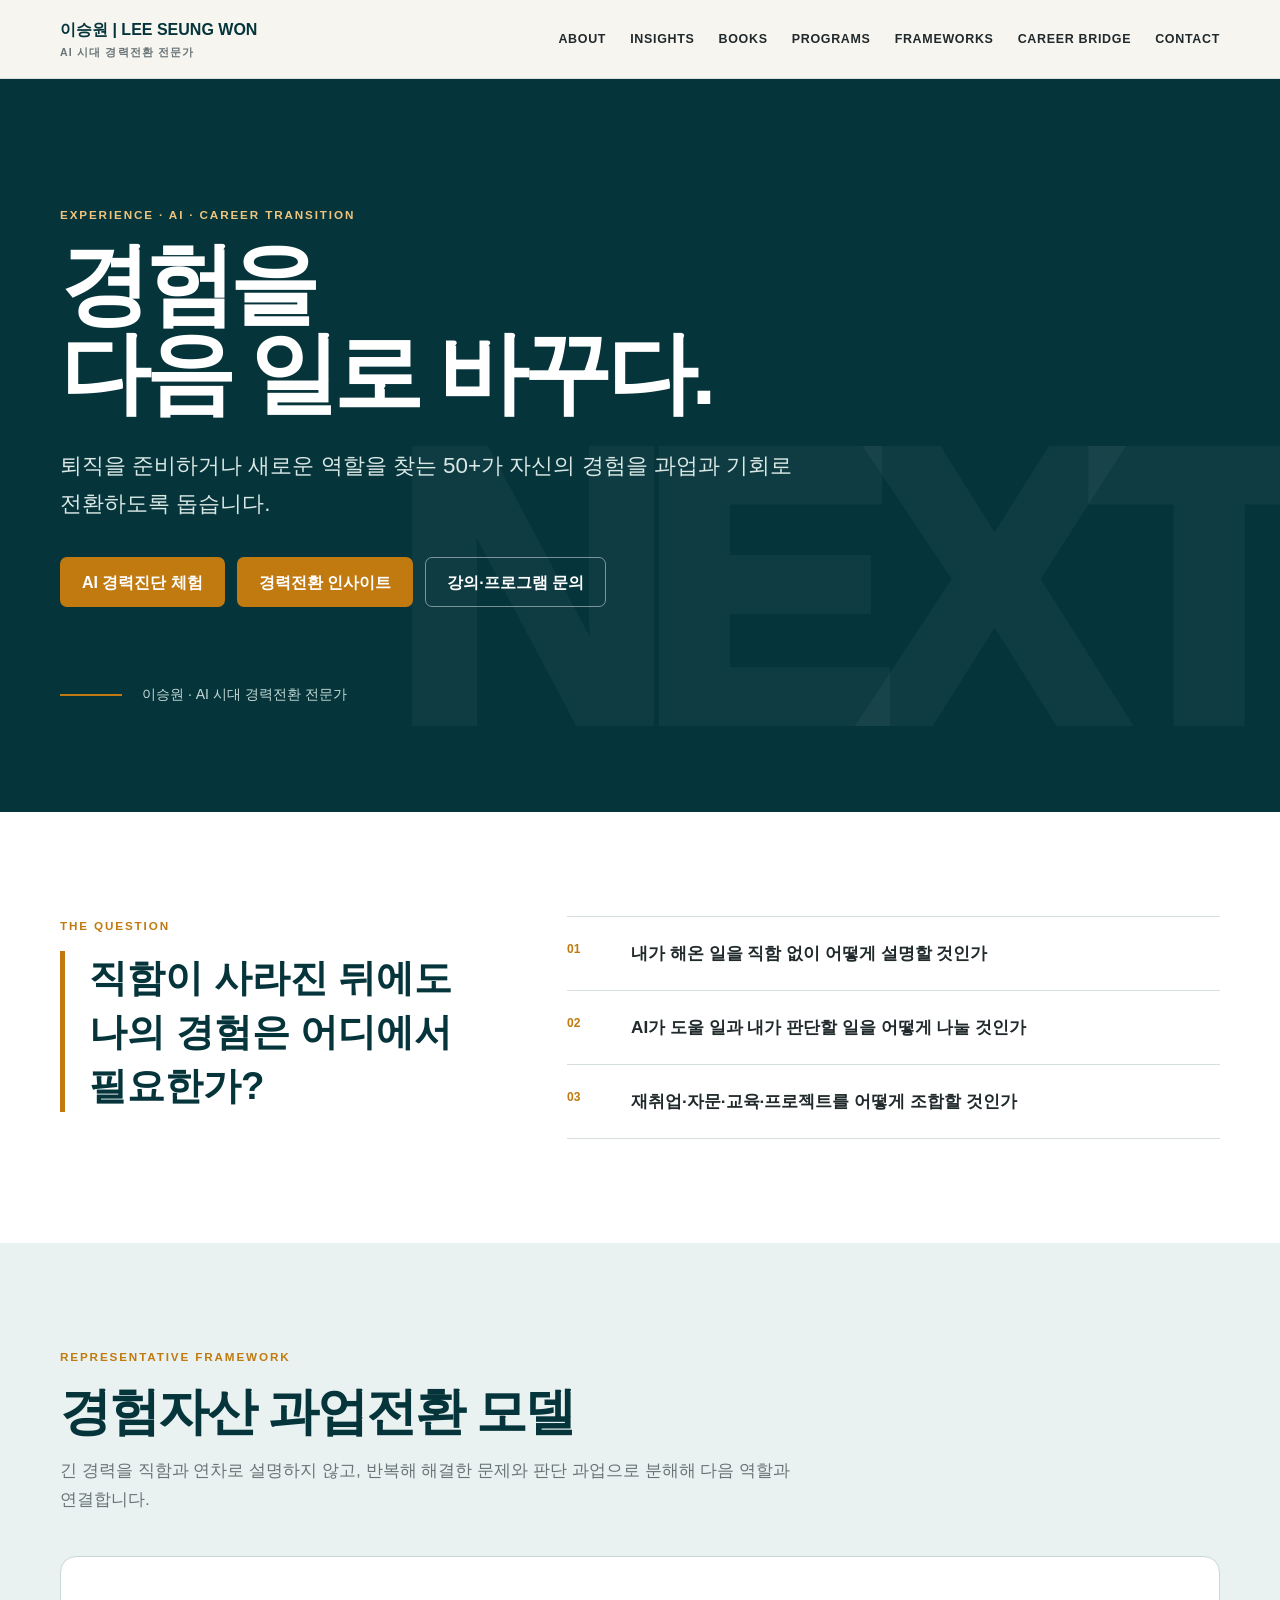
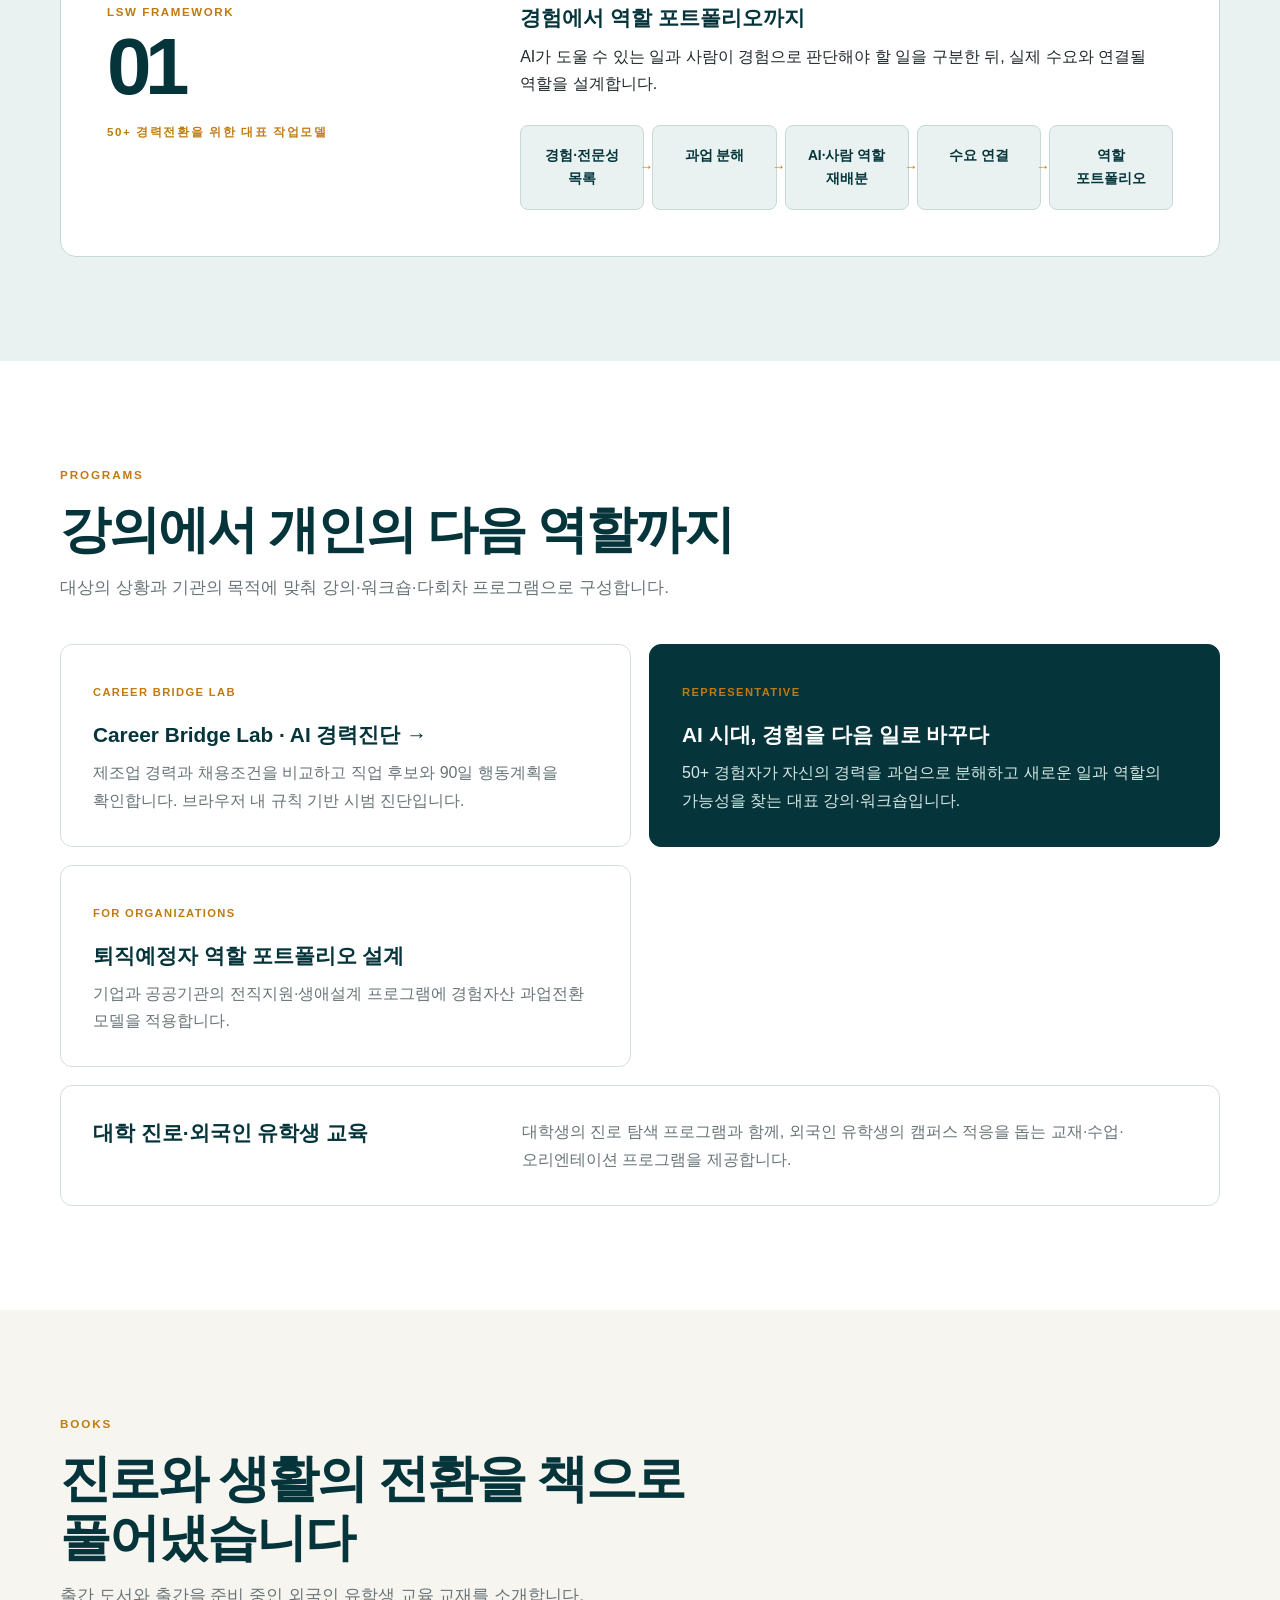
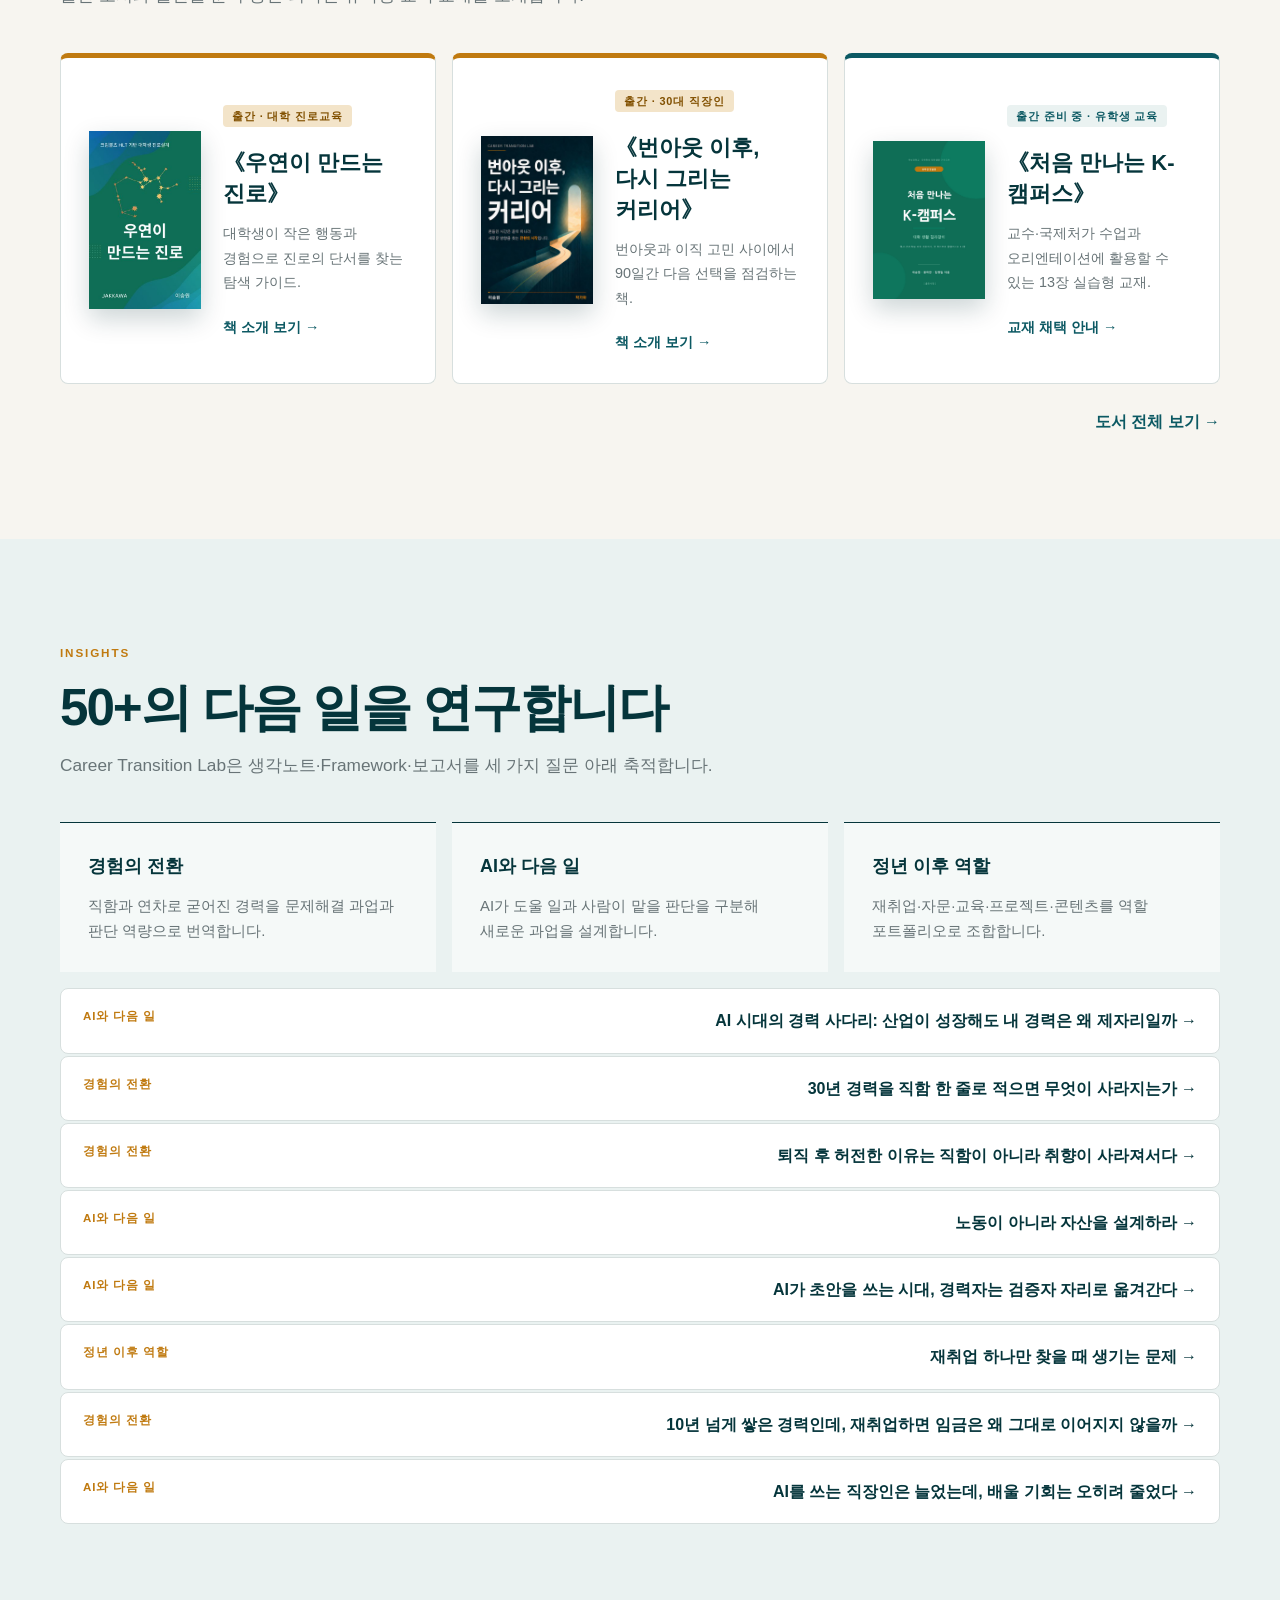
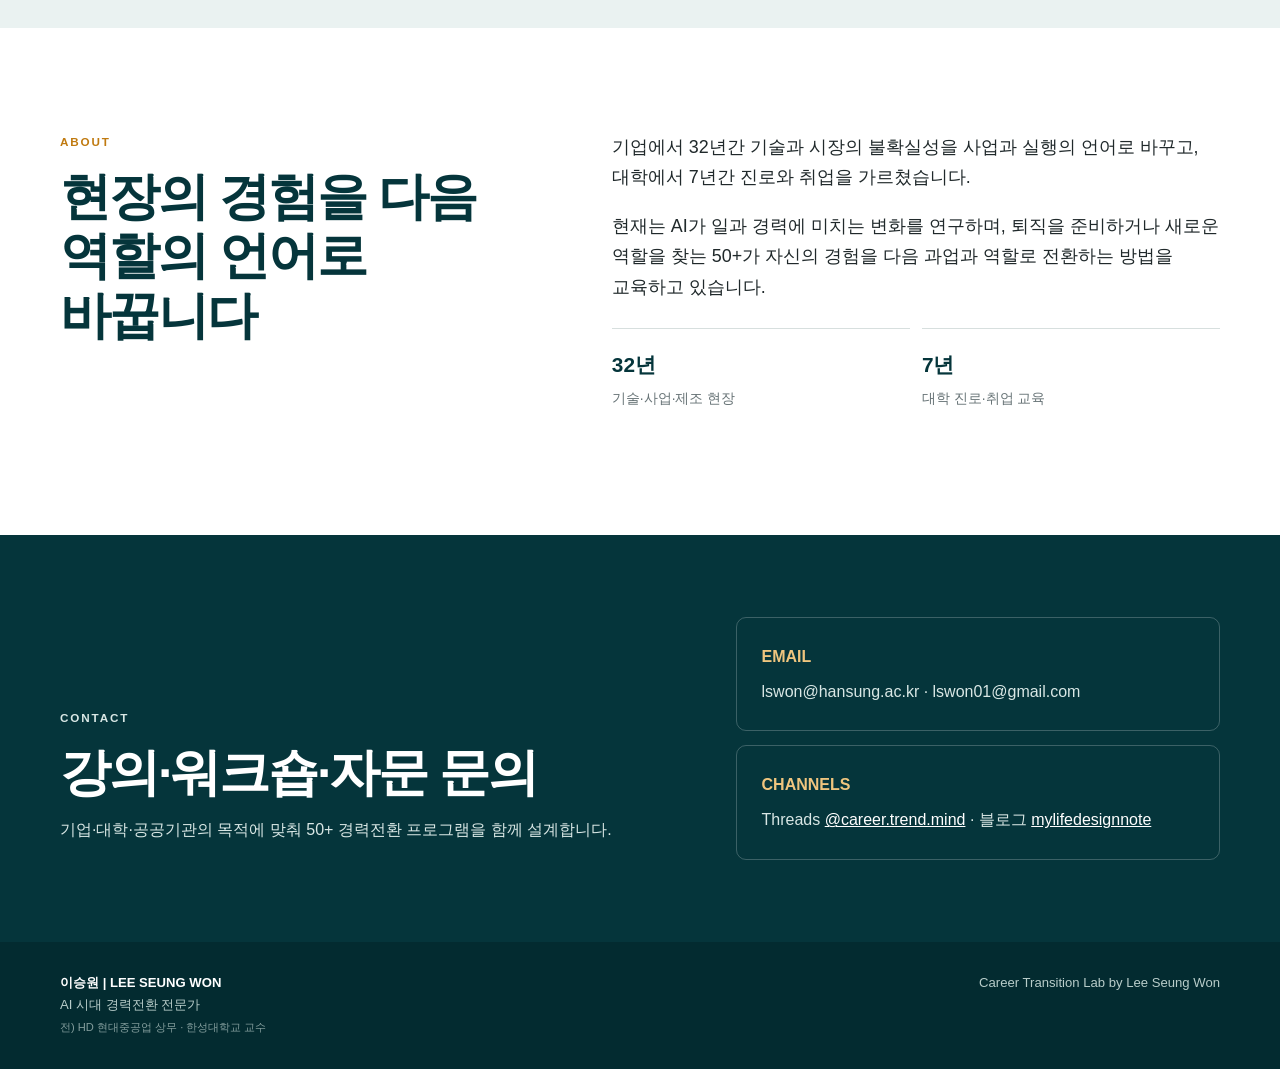
==== commit 4ec5bd5e: "Add browser-local Career Bridge diagnostic MVP" ====
--- a/index.html
+++ b/index.html
@@ -29,14 +29,14 @@
   <header><div class="wrap nav">
     <a class="brand" href="#home">이승원 | LEE SEUNG WON<small>AI 시대 경력전환 전문가</small></a>
     <button class="menu" type="button" aria-controls="site-nav" aria-expanded="false">메뉴</button>
-    <nav id="site-nav" aria-label="주요 메뉴"><a href="#about">ABOUT</a><a href="#insights">INSIGHTS</a><a href="books/index.html">BOOKS</a><a href="#programs">PROGRAMS</a><a href="#framework">FRAMEWORKS</a><a href="#contact">CONTACT</a></nav>
+    <nav id="site-nav" aria-label="주요 메뉴"><a href="#about">ABOUT</a><a href="#insights">INSIGHTS</a><a href="books/index.html">BOOKS</a><a href="#programs">PROGRAMS</a><a href="#framework">FRAMEWORKS</a><a href="/career-bridge/">CAREER BRIDGE</a><a href="#contact">CONTACT</a></nav>
   </div></header>
   <main id="main">
     <section class="hero" id="home"><div class="wrap">
       <p class="eyebrow">Experience · AI · Career Transition</p>
       <h1>경험을<br>다음 일로 바꾸다.</h1>
       <p class="hero-copy">퇴직을 준비하거나 새로운 역할을 찾는 50+가 자신의 경험을 과업과 기회로 전환하도록 돕습니다.</p>
-      <div class="actions"><a class="btn primary" href="#insights">경력전환 인사이트</a><a class="btn ghost" href="#contact">강의·프로그램 문의</a></div>
+      <div class="actions"><a class="btn primary" href="/career-bridge/">AI 경력진단 체험</a><a class="btn primary" href="#insights">경력전환 인사이트</a><a class="btn ghost" href="#contact">강의·프로그램 문의</a></div>
       <div class="identity">이승원 · AI 시대 경력전환 전문가</div>
     </div></section>
     <section class="section white"><div class="wrap questions">
@@ -53,7 +53,7 @@
     </div></section>
     <section class="section white" id="programs"><div class="wrap">
       <div class="section-head"><p class="eyebrow">Programs</p><h2>강의에서 개인의 다음 역할까지</h2><p class="lead">대상의 상황과 기관의 목적에 맞춰 강의·워크숍·다회차 프로그램으로 구성합니다.</p></div>
-      <div class="program-grid">
+      <div class="program-grid"><article class="card"><span class="label">CAREER BRIDGE LAB</span><h3><a href="/career-bridge/">Career Bridge Lab · AI 경력진단 →</a></h3><p>제조업 경력과 채용조건을 비교하고 직업 후보와 90일 행동계획을 확인합니다. 브라우저 내 규칙 기반 시범 진단입니다.</p></article>
         <article class="card primary-program"><span class="label">REPRESENTATIVE</span><h3>AI 시대, 경험을 다음 일로 바꾸다</h3><p>50+ 경험자가 자신의 경력을 과업으로 분해하고 새로운 일과 역할의 가능성을 찾는 대표 강의·워크숍입니다.</p></article>
         <article class="card"><span class="label">FOR ORGANIZATIONS</span><h3>퇴직예정자 역할 포트폴리오 설계</h3><p>기업과 공공기관의 전직지원·생애설계 프로그램에 경험자산 과업전환 모델을 적용합니다.</p></article>
         <article class="card program-wide"><h3>대학 진로·외국인 유학생 교육</h3><p>대학생의 진로 탐색 프로그램과 함께, 외국인 유학생의 캠퍼스 적응을 돕는 교재·수업·오리엔테이션 프로그램을 제공합니다.</p></article>
